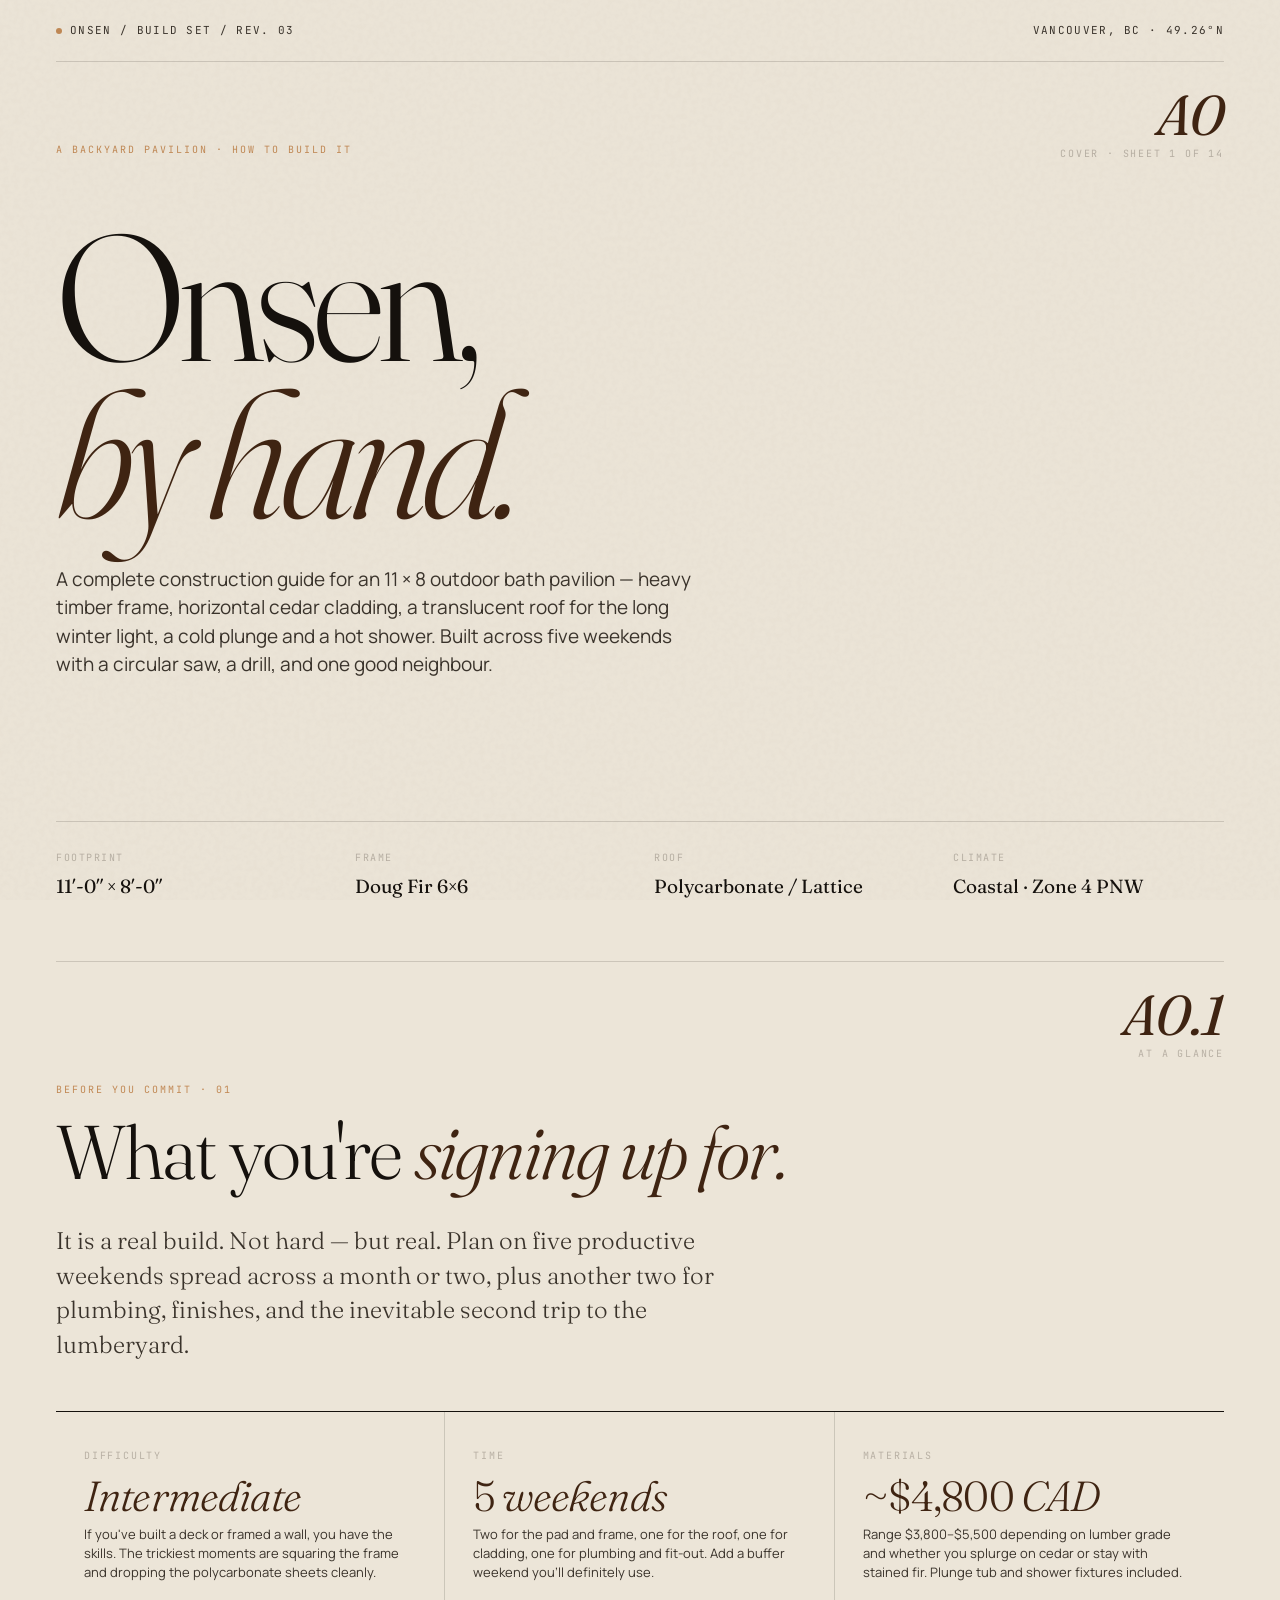
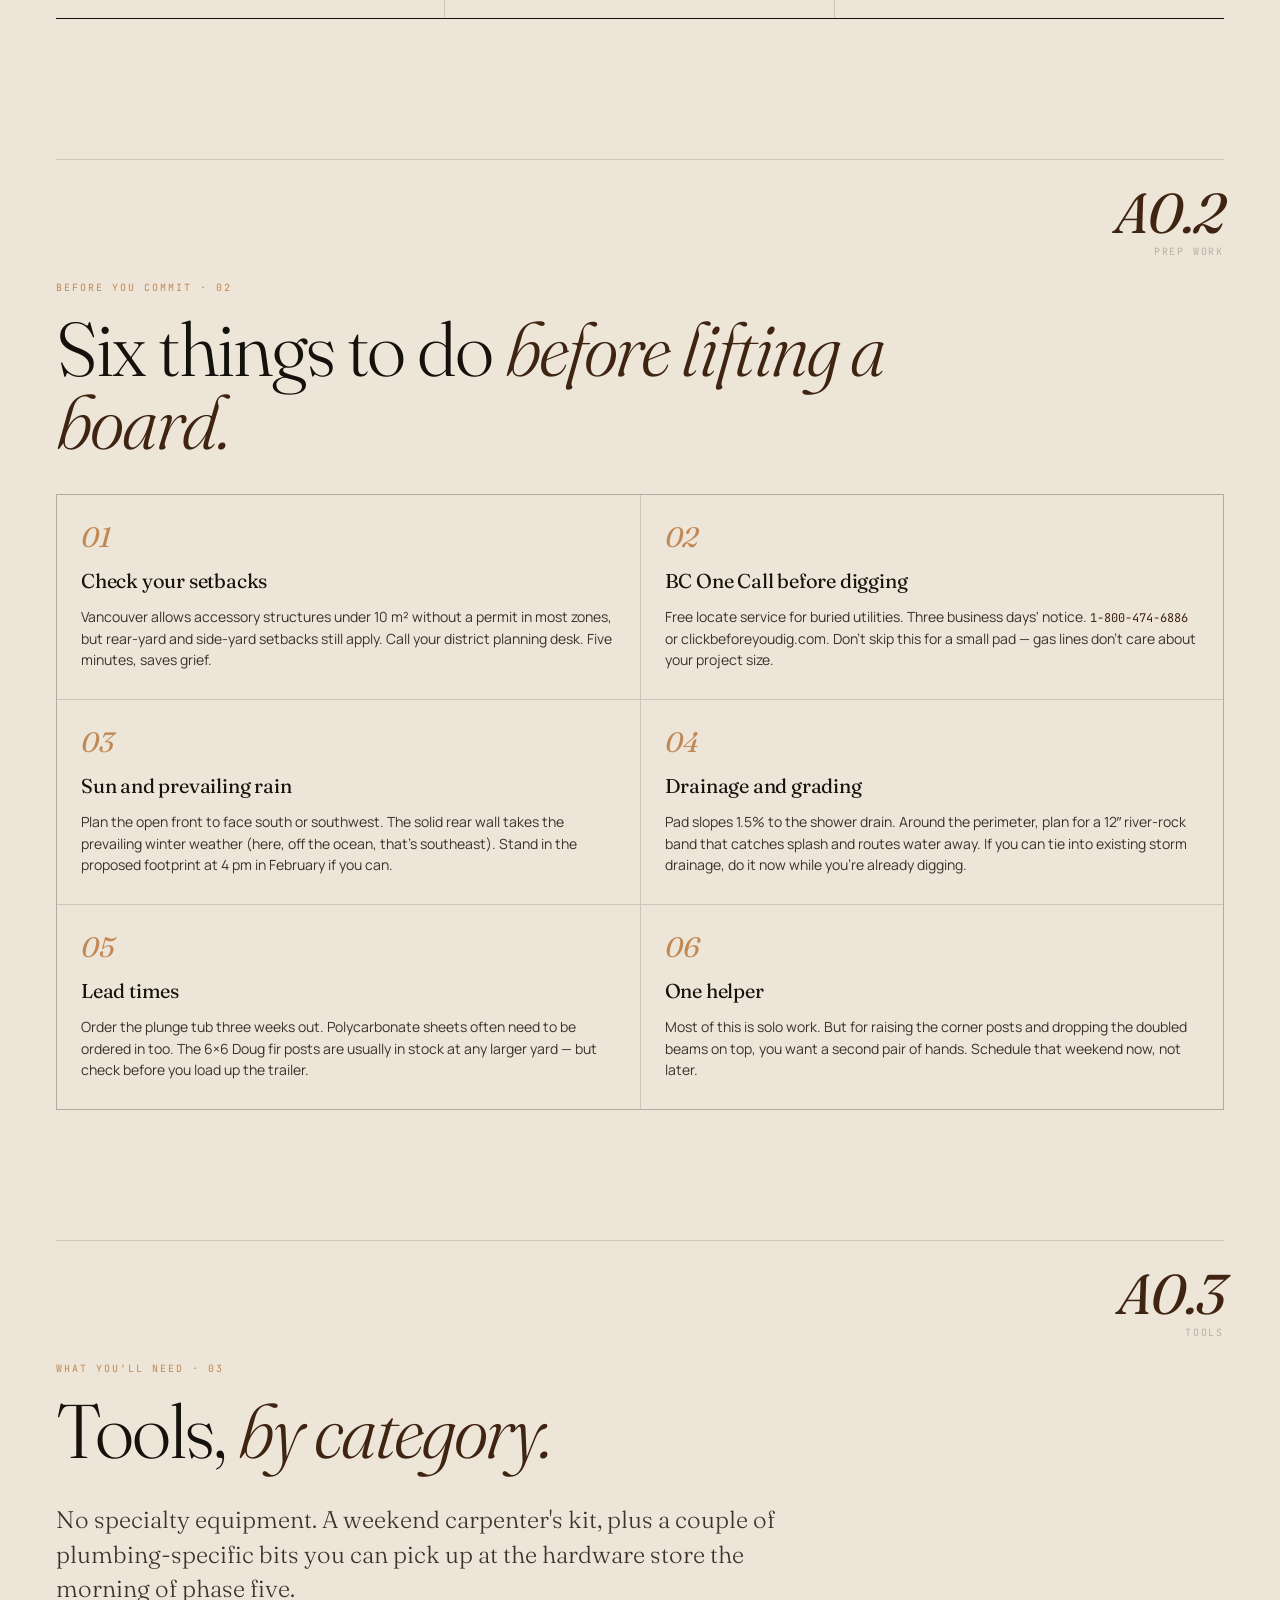
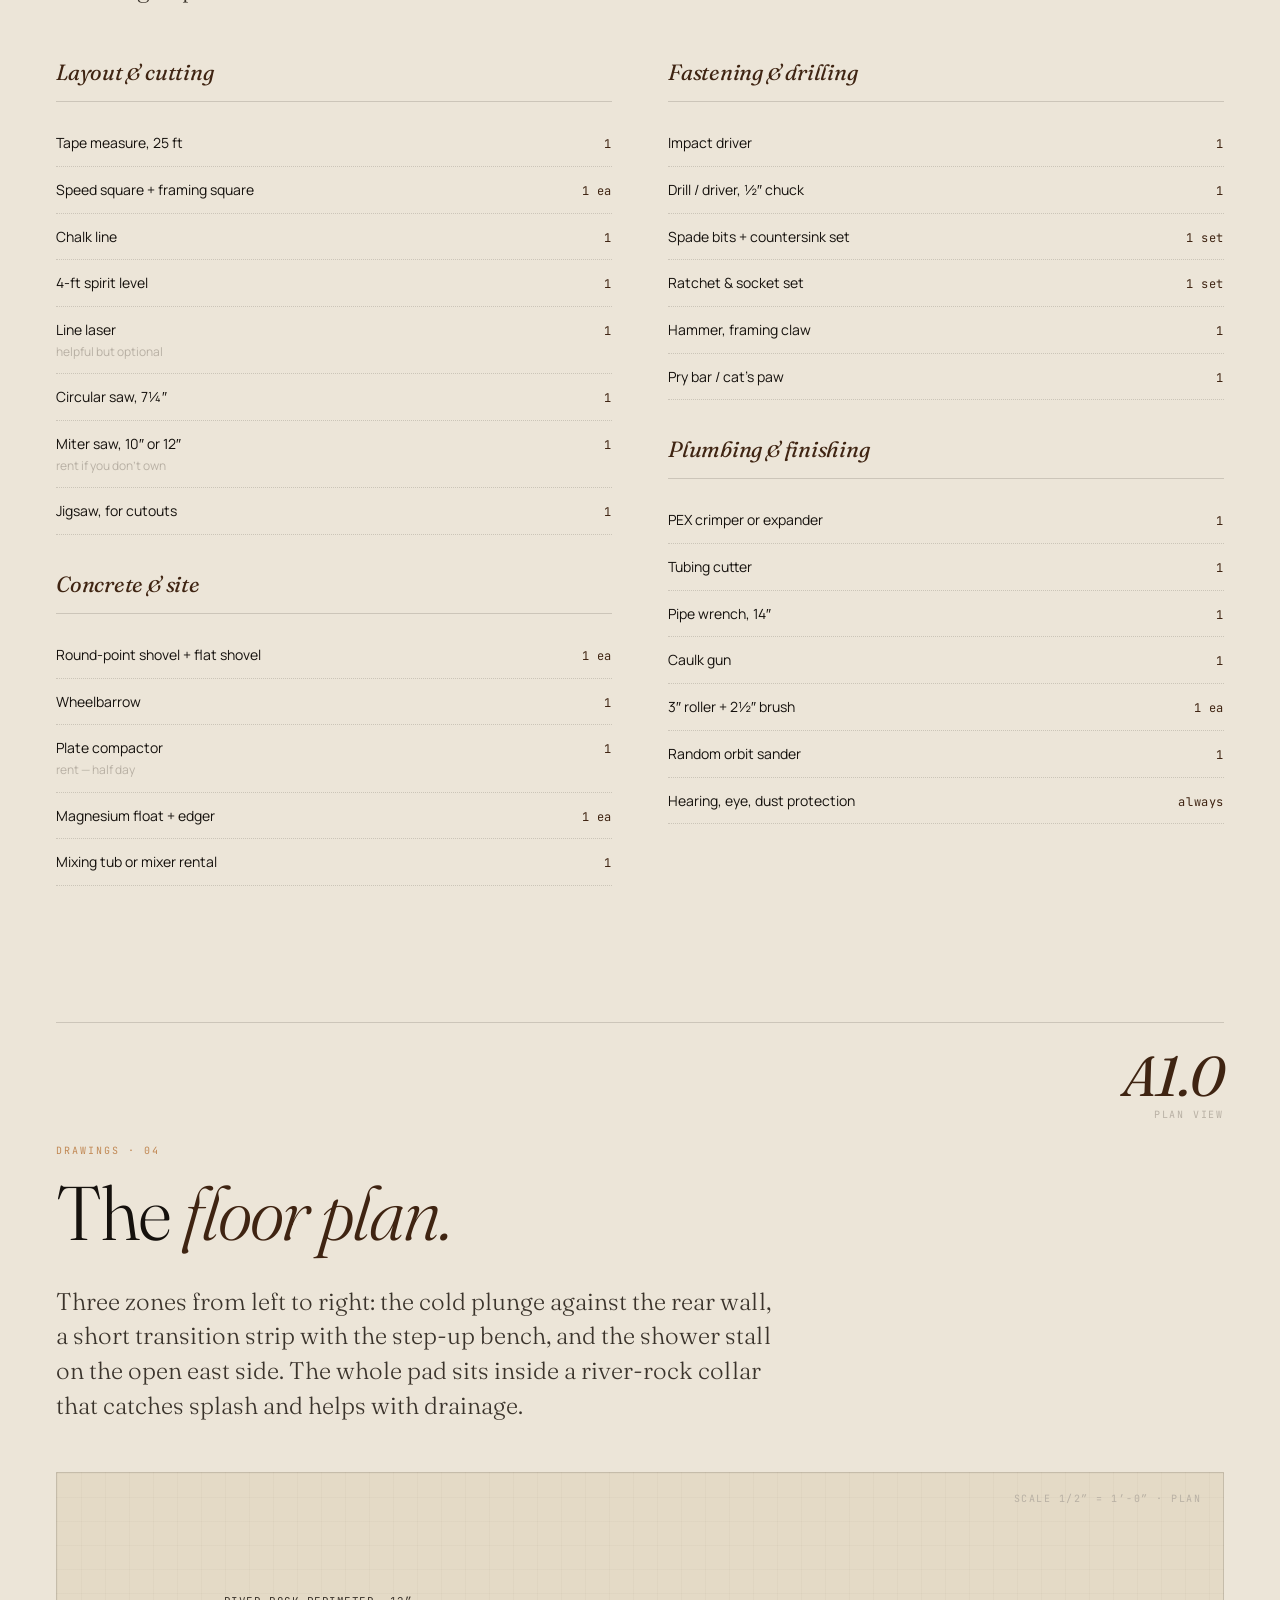
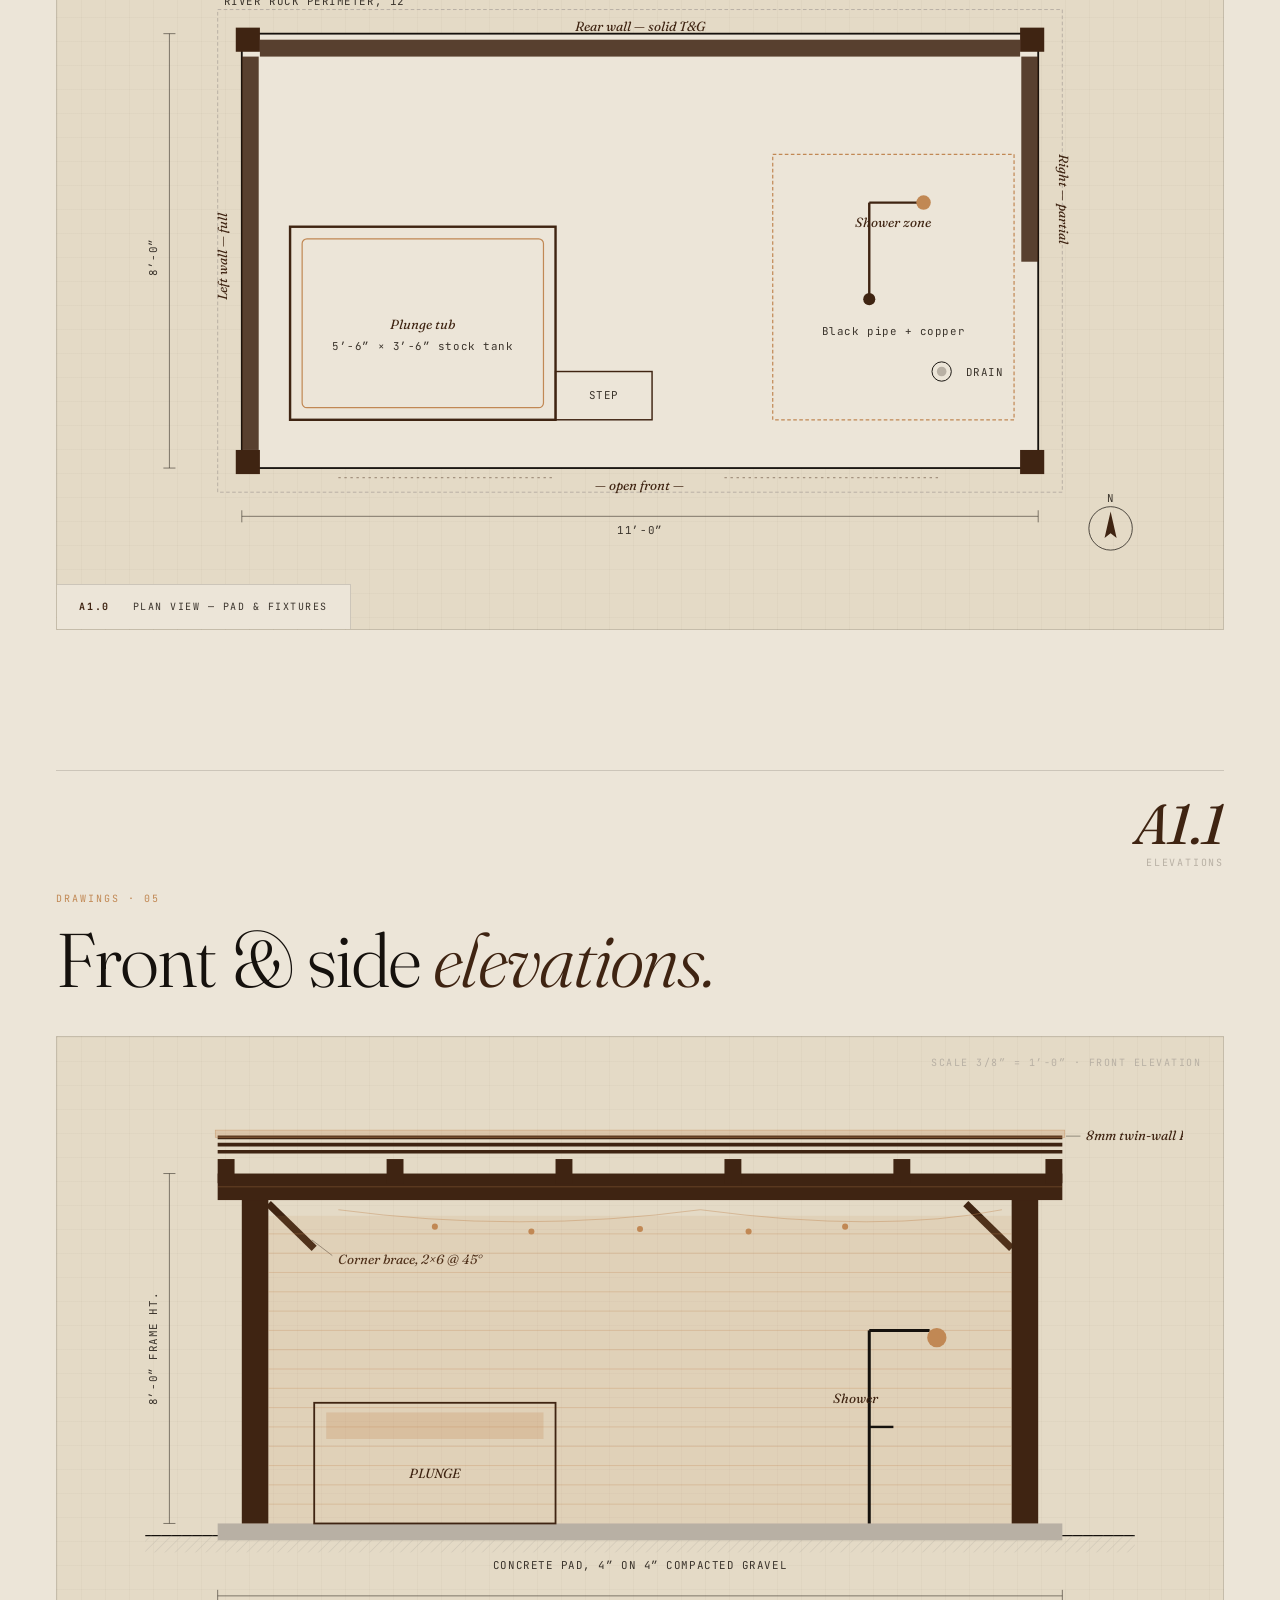
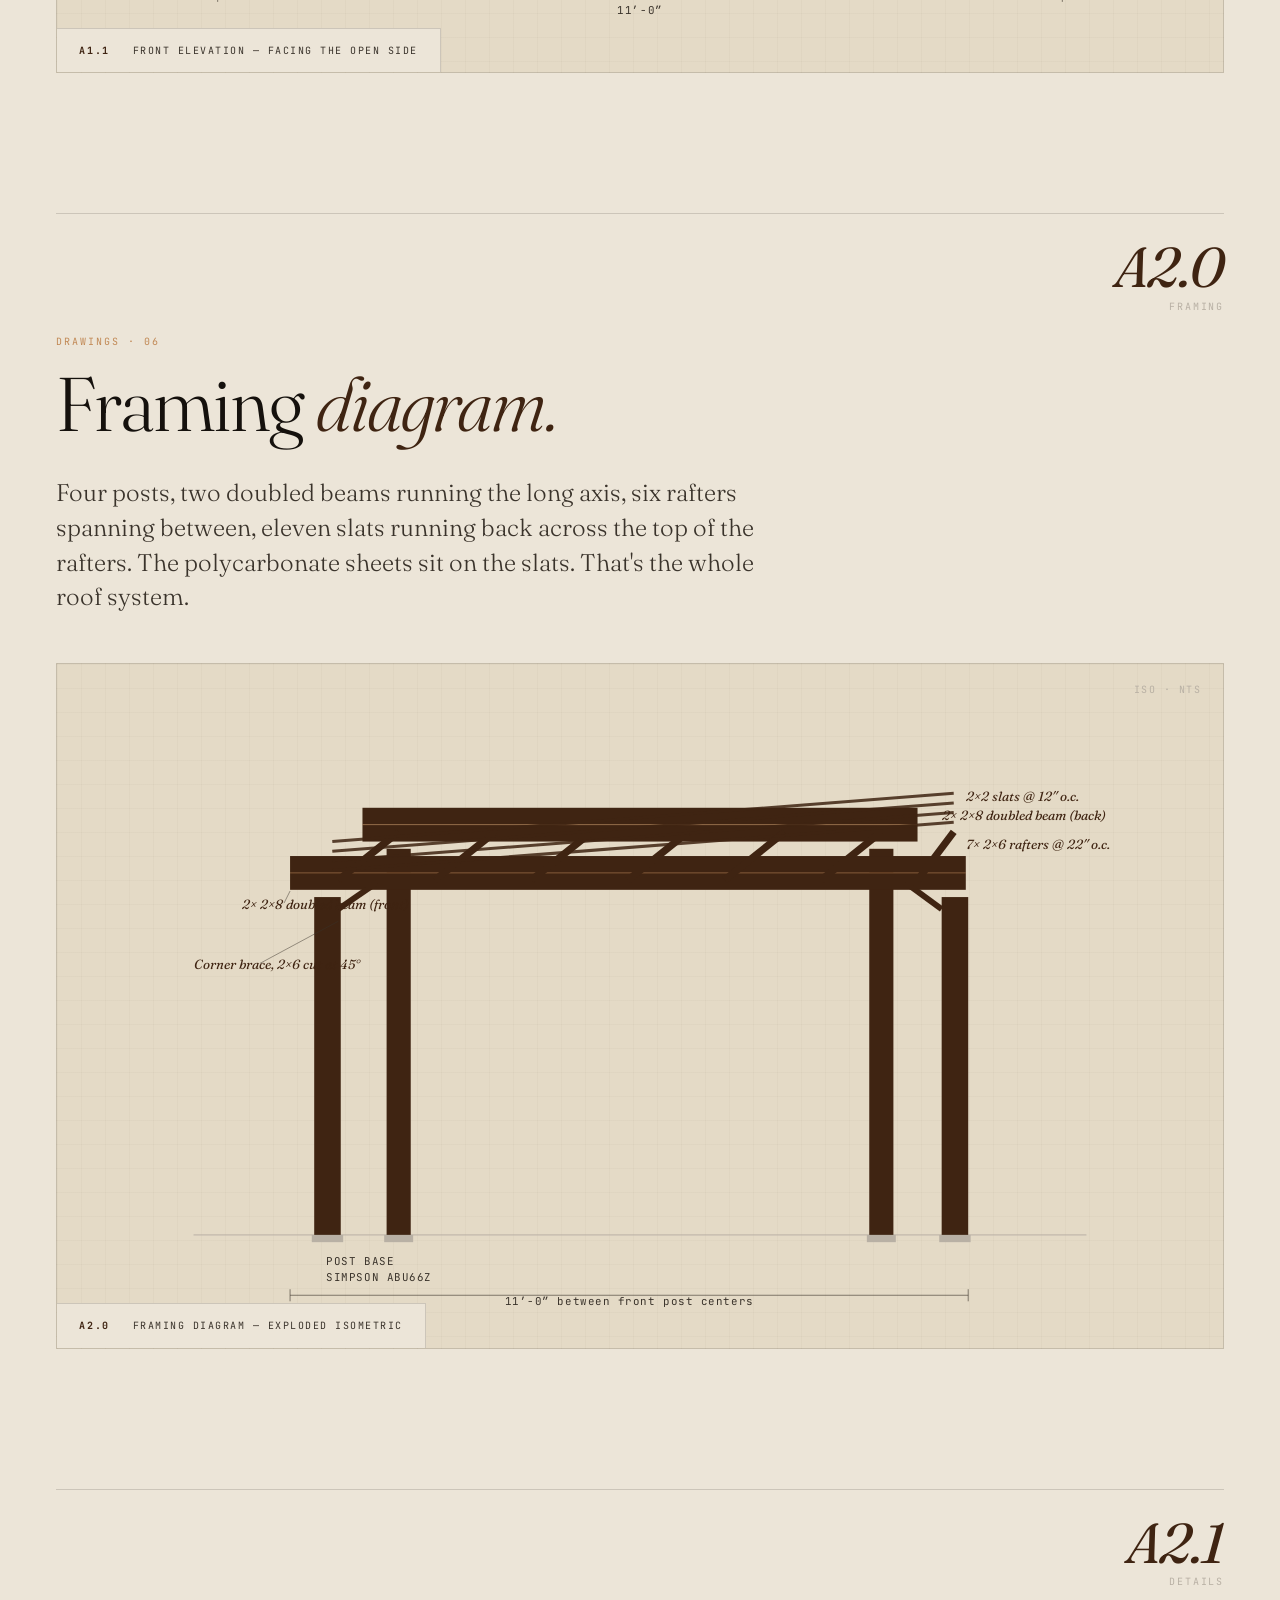
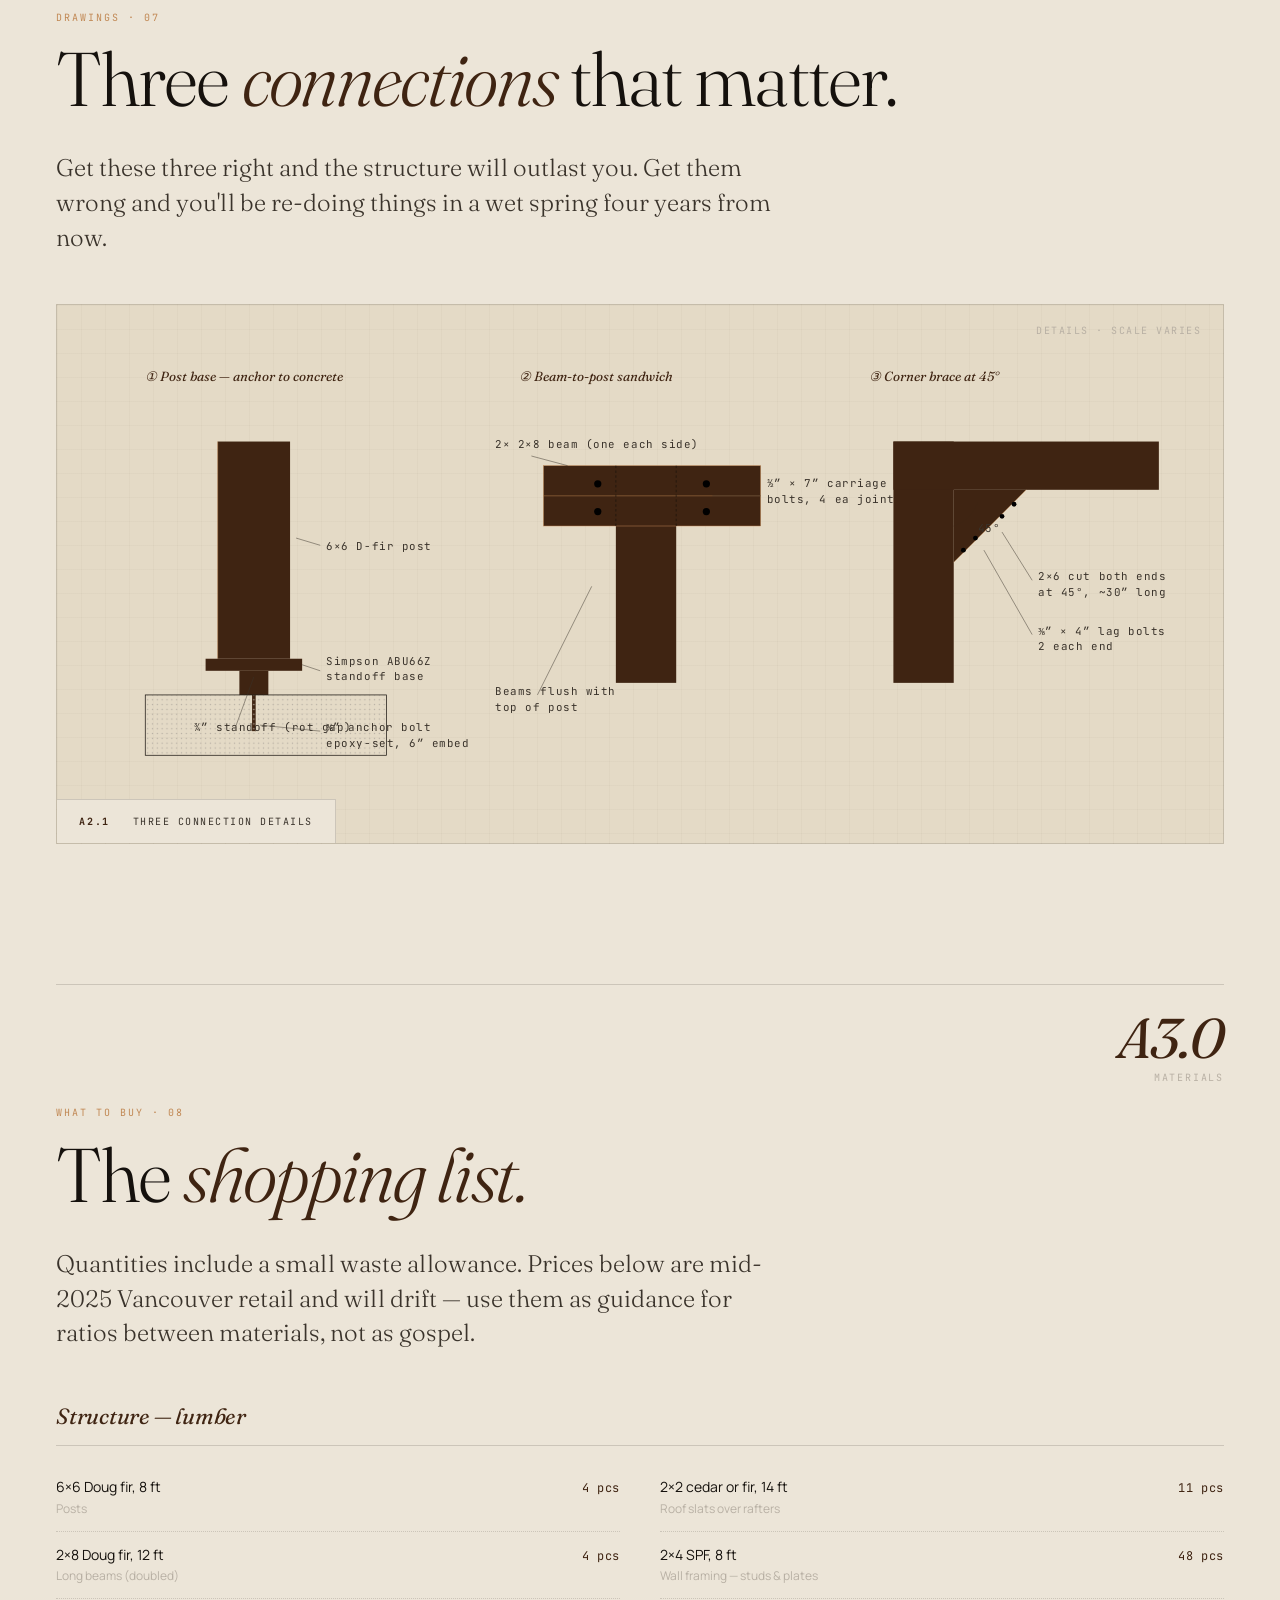
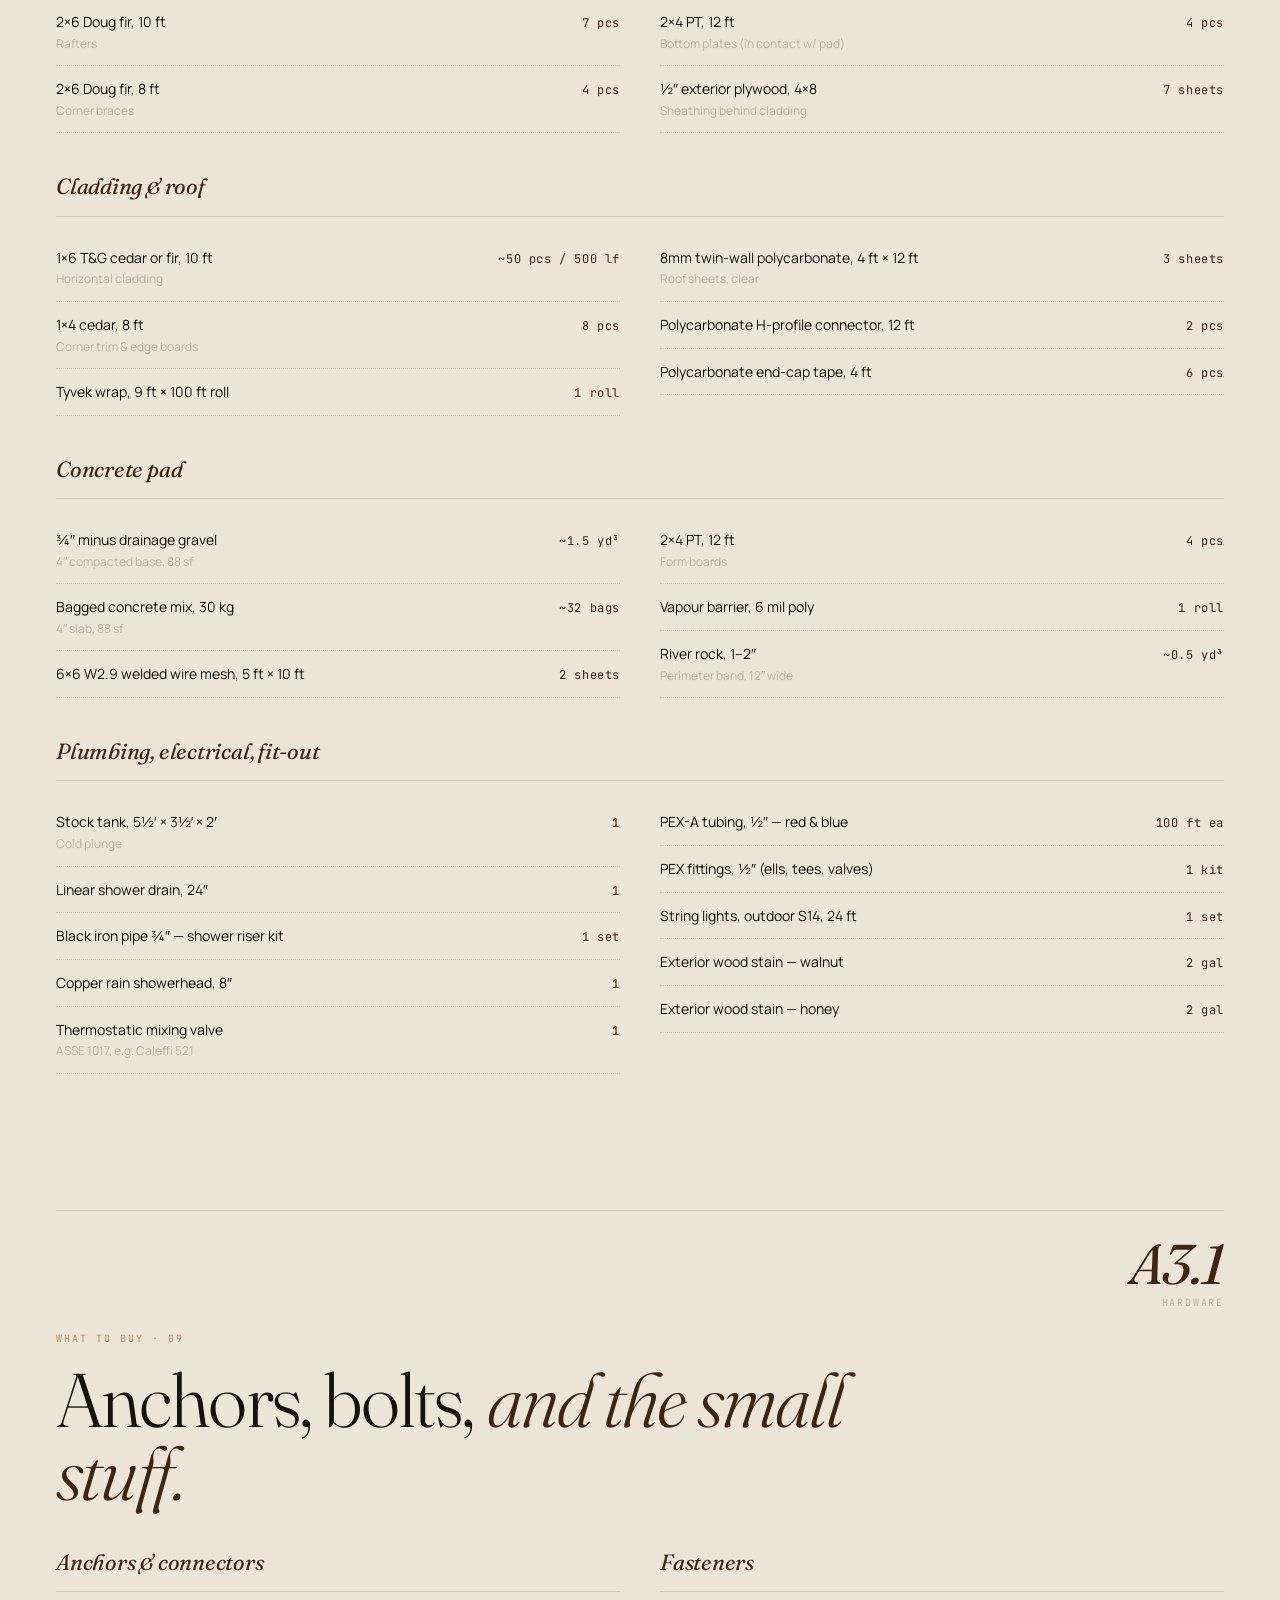
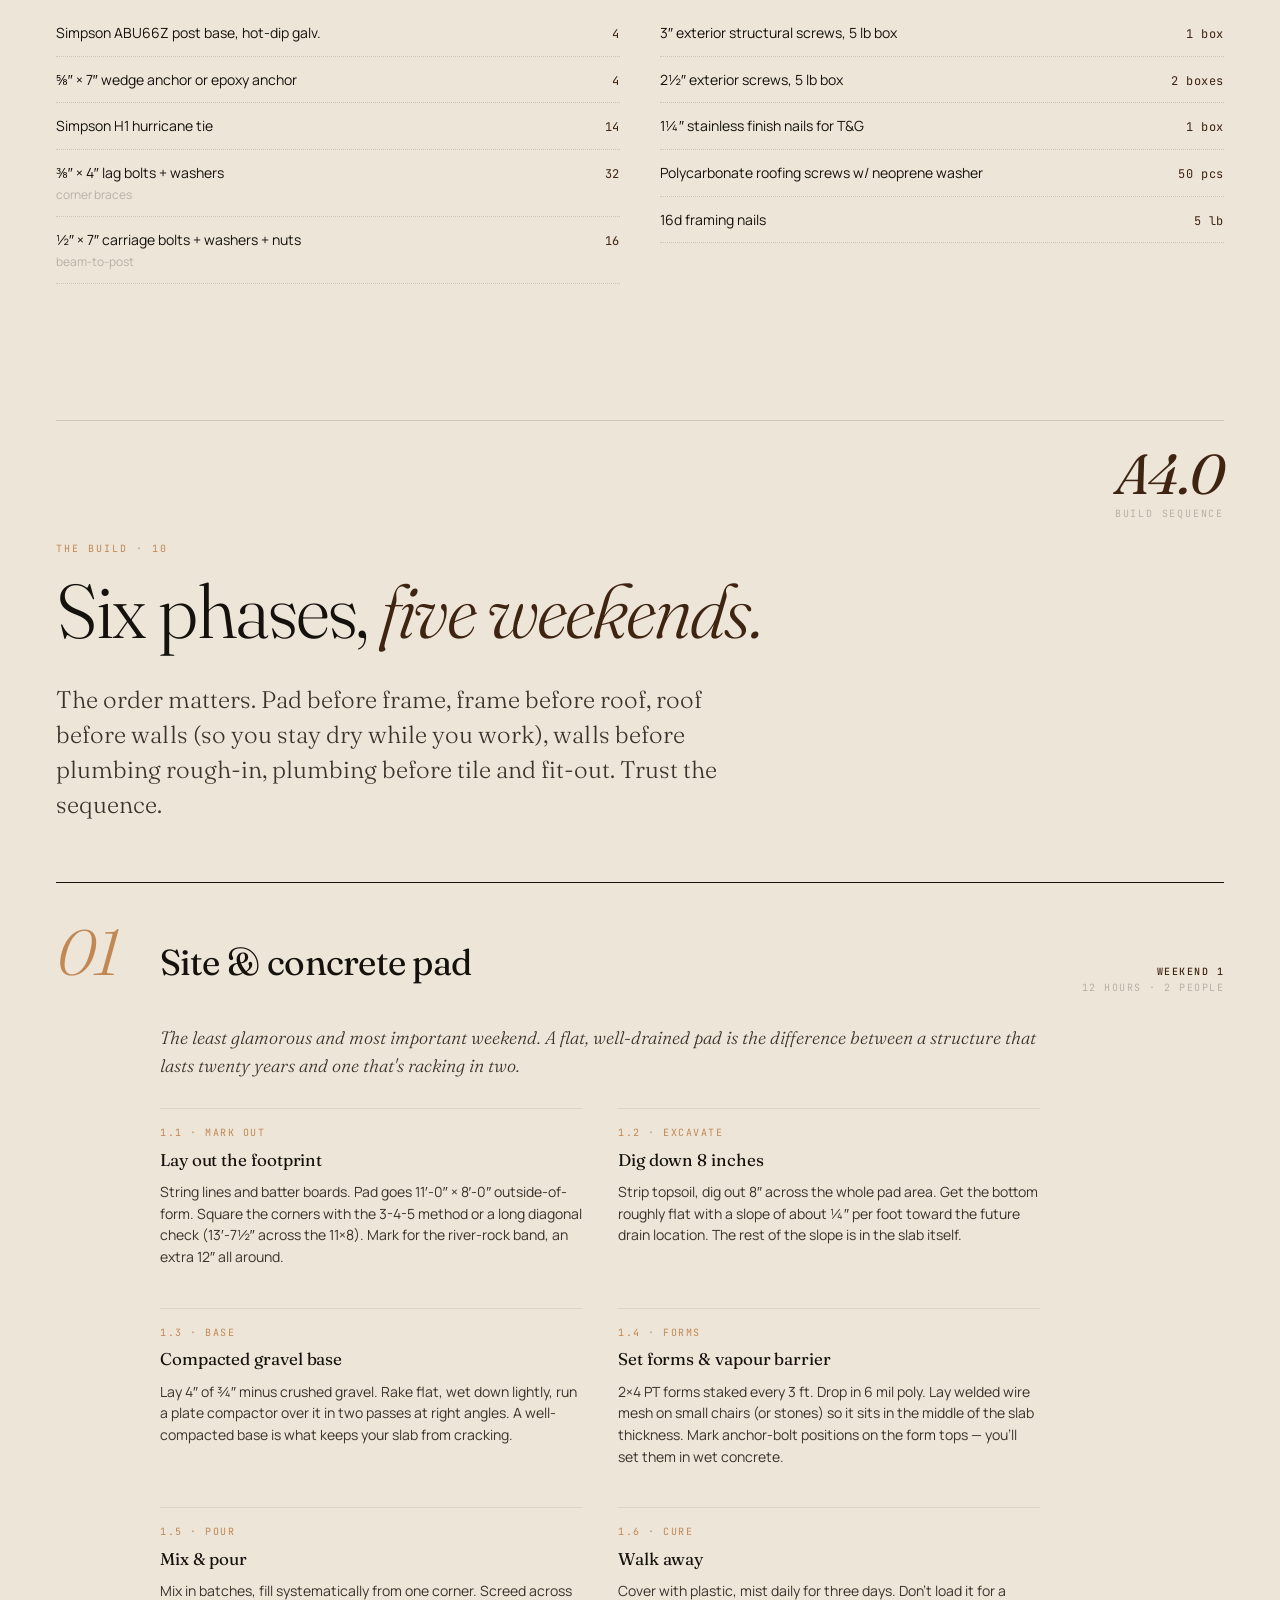
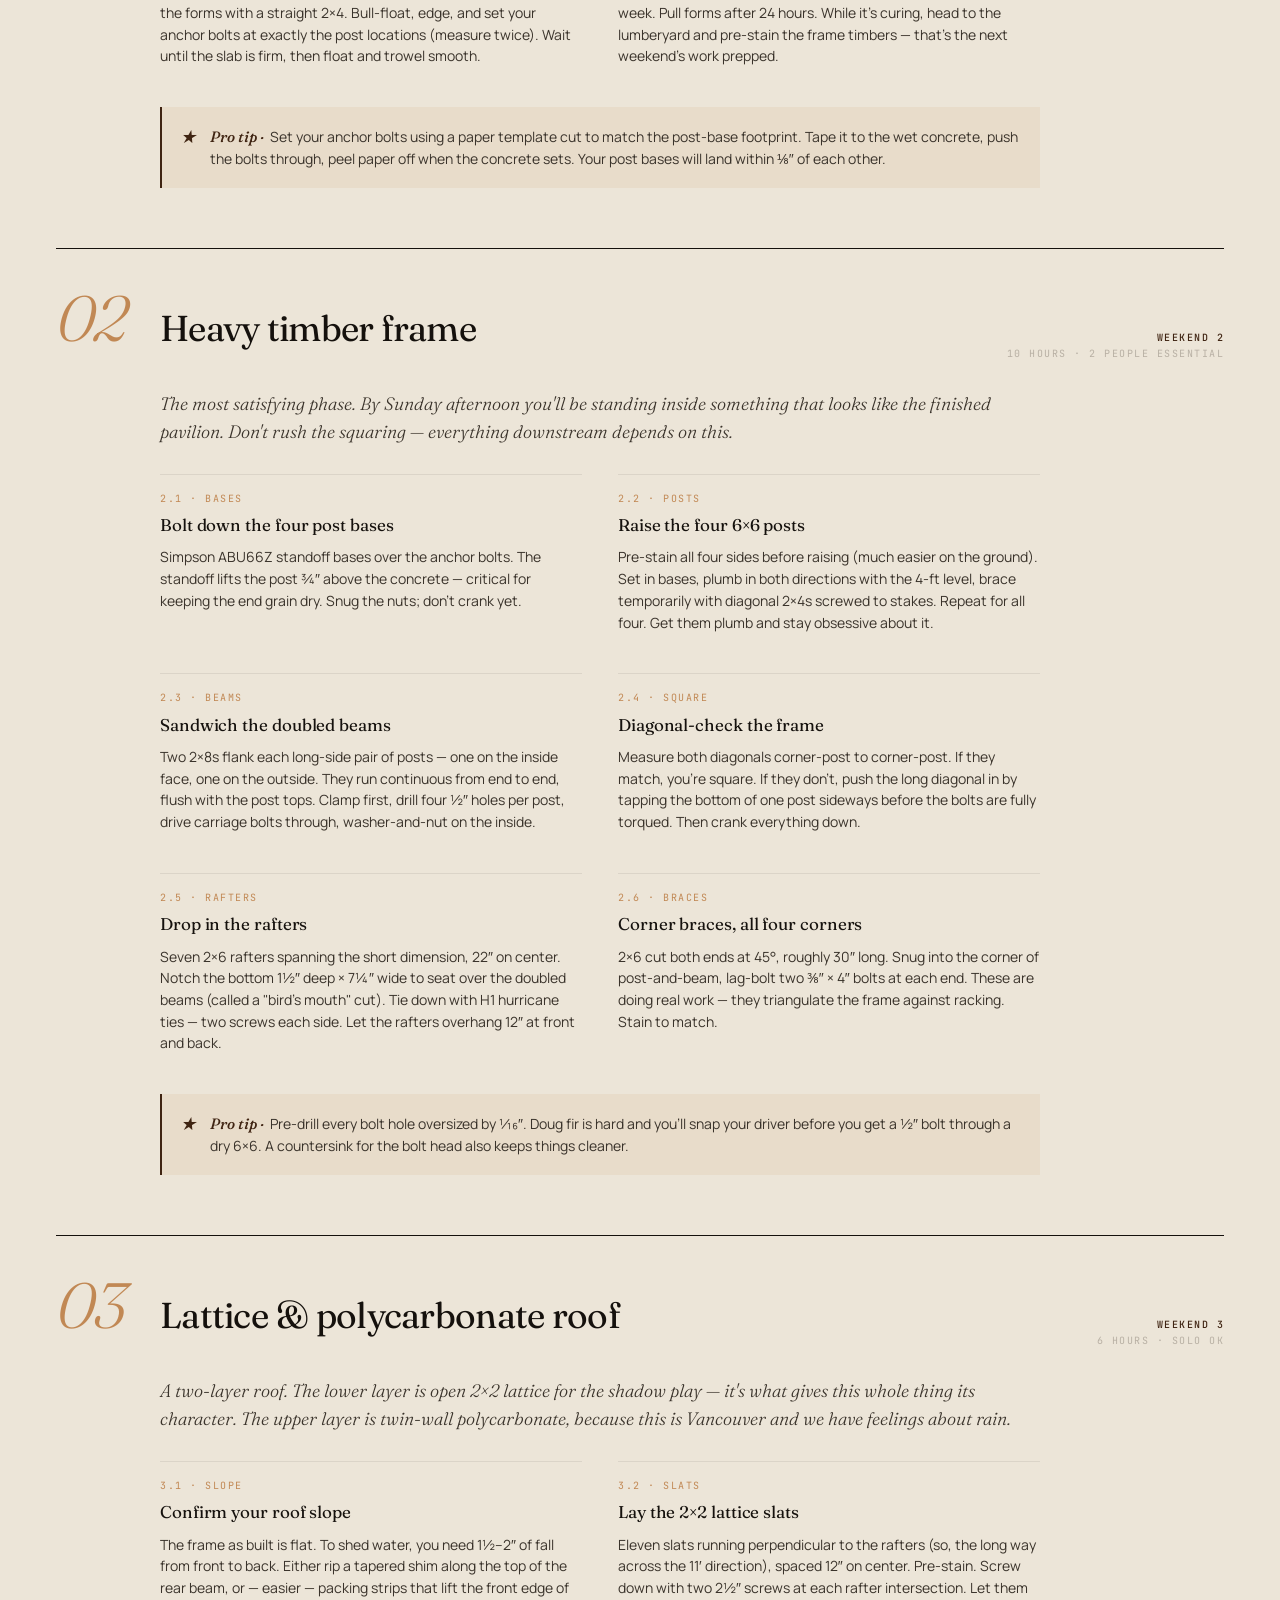
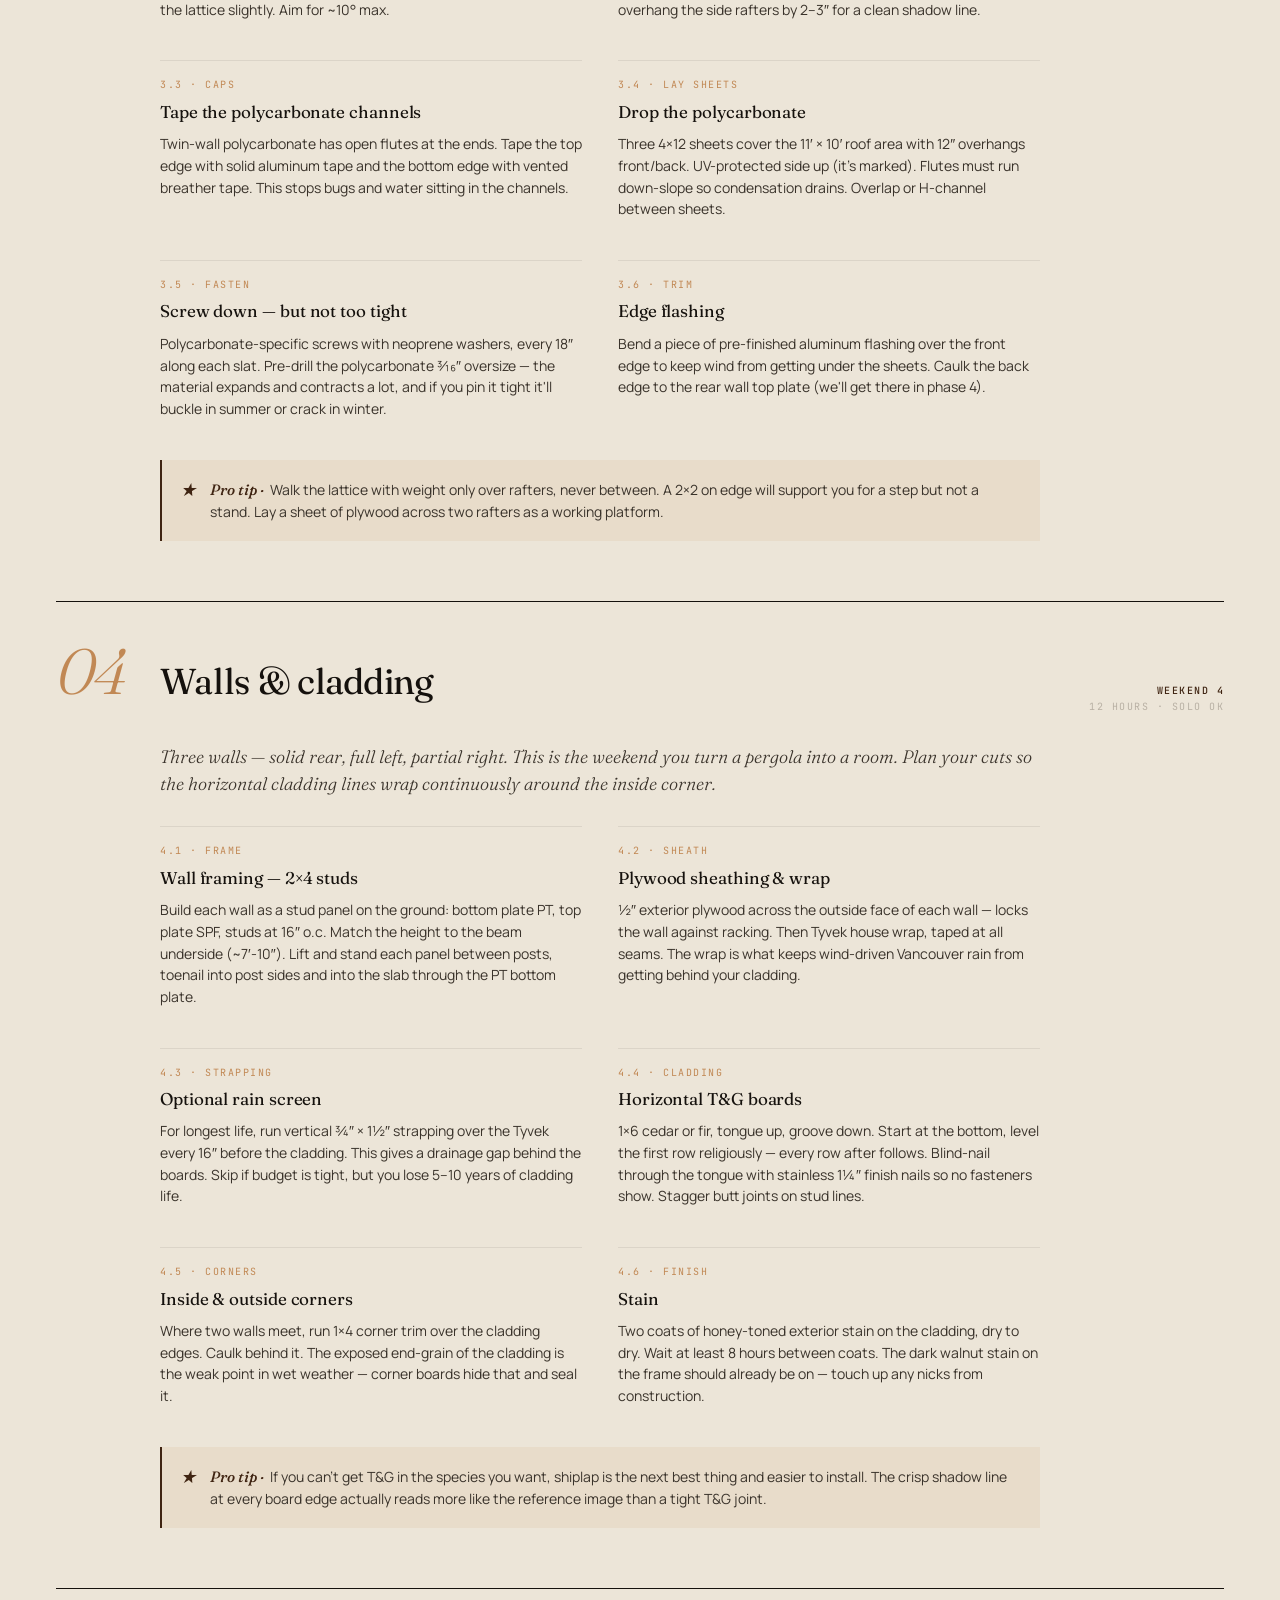
==== plunge748.html @ 0bdb3bbb "Add files via upload" ====
<!DOCTYPE html>
<html lang="en">
<head>
<meta charset="UTF-8">
<meta name="viewport" content="width=device-width, initial-scale=1.0">
<title>Onsen — A Build Guide</title>
<link rel="preconnect" href="https://fonts.googleapis.com">
<link rel="preconnect" href="https://fonts.gstatic.com" crossorigin>
<link href="https://fonts.googleapis.com/css2?family=Fraunces:ital,opsz,wght@0,9..144,300;0,9..144,400;0,9..144,500;0,9..144,600;1,9..144,300;1,9..144,400;1,9..144,500&family=Manrope:wght@300;400;500;600;700&family=JetBrains+Mono:wght@400;500&display=swap" rel="stylesheet">
<style>
  :root {
    --paper: #ECE5D8;
    --paper-warm: #E4DAC6;
    --ink: #15110D;
    --ink-soft: #3A332B;
    --walnut: #3F2412;
    --honey: #C18854;
    --honey-pale: #E2C8A8;
    --sage: #4D5B47;
    --concrete: #B8B0A4;
    --hairline: rgba(21, 17, 13, 0.15);
    --hairline-soft: rgba(21, 17, 13, 0.08);
  }
  * { box-sizing: border-box; margin: 0; padding: 0; }
  html { scroll-behavior: smooth; }
  body {
    background: var(--paper);
    color: var(--ink);
    font-family: 'Manrope', sans-serif;
    font-weight: 400;
    line-height: 1.55;
    font-size: 15px;
    overflow-x: hidden;
  }
  .grain {
    position: fixed; inset: 0;
    pointer-events: none;
    opacity: 0.4;
    mix-blend-mode: multiply;
    background-image: url("data:image/svg+xml,%3Csvg viewBox='0 0 200 200' xmlns='http://www.w3.org/2000/svg'%3E%3Cfilter id='n'%3E%3CfeTurbulence type='fractalNoise' baseFrequency='0.85' numOctaves='2'/%3E%3CfeColorMatrix values='0 0 0 0 0.15 0 0 0 0 0.12 0 0 0 0 0.08 0 0 0 0.08 0'/%3E%3C/filter%3E%3Crect width='100%25' height='100%25' filter='url(%23n)'/%3E%3C/svg%3E");
    z-index: 100;
  }
  .container { max-width: 1320px; margin: 0 auto; padding: 0 56px; }
  @media (max-width: 768px) { .container { padding: 0 24px; } }

  /* ===== TOP RULE ===== */
  .top-rule {
    display: flex; justify-content: space-between; align-items: center;
    padding: 22px 0;
    border-bottom: 1px solid var(--hairline);
    font-family: 'JetBrains Mono', monospace;
    font-size: 11px;
    letter-spacing: 0.12em;
    text-transform: uppercase;
    color: var(--ink-soft);
  }
  .top-rule .dot { width: 6px; height: 6px; background: var(--honey); border-radius: 50%; display: inline-block; margin-right: 8px; vertical-align: middle; }

  /* ===== SHEET MARKER ===== */
  .sheet-marker {
    position: absolute;
    top: 28px; right: 0;
    text-align: right;
    font-family: 'JetBrains Mono', monospace;
    font-size: 10px;
    letter-spacing: 0.18em;
    text-transform: uppercase;
    color: var(--concrete);
  }
  .sheet-marker .num {
    display: block;
    font-family: 'Fraunces', serif;
    font-style: italic;
    font-weight: 400;
    font-size: 56px;
    line-height: 0.9;
    color: var(--walnut);
    margin-bottom: 6px;
    letter-spacing: -0.02em;
  }

  /* ===== SHEET ===== */
  .sheet {
    position: relative;
    padding: 120px 0 100px;
    border-bottom: 1px solid var(--hairline);
  }
  .sheet:last-child { border-bottom: none; }

  /* ===== COVER ===== */
  .cover {
    min-height: 100vh;
    padding: 80px 0 60px;
    display: flex;
    flex-direction: column;
    justify-content: space-between;
  }
  .cover-title {
    font-family: 'Fraunces', serif;
    font-weight: 300;
    font-size: clamp(80px, 14vw, 220px);
    line-height: 0.88;
    letter-spacing: -0.04em;
    color: var(--ink);
    margin-top: 60px;
  }
  .cover-title em {
    font-style: italic;
    font-weight: 300;
    color: var(--walnut);
  }
  .cover-sub {
    margin-top: 32px;
    max-width: 640px;
    font-size: 19px;
    line-height: 1.5;
    color: var(--ink-soft);
  }
  .cover-meta {
    margin-top: 80px;
    display: grid;
    grid-template-columns: repeat(4, 1fr);
    gap: 28px;
    padding-top: 28px;
    border-top: 1px solid var(--hairline);
  }
  .cover-meta .item .label {
    font-family: 'JetBrains Mono', monospace;
    font-size: 10px;
    letter-spacing: 0.15em;
    text-transform: uppercase;
    color: var(--concrete);
    margin-bottom: 6px;
  }
  .cover-meta .item .val {
    font-family: 'Fraunces', serif;
    font-size: 19px;
    color: var(--ink);
  }
  @media (max-width: 768px) {
    .cover-meta { grid-template-columns: repeat(2, 1fr); }
  }

  /* ===== SECTION HEAD ===== */
  .eyebrow {
    font-family: 'JetBrains Mono', monospace;
    font-size: 10px;
    letter-spacing: 0.2em;
    text-transform: uppercase;
    color: var(--honey);
    margin-bottom: 18px;
  }
  .section-title {
    font-family: 'Fraunces', serif;
    font-weight: 300;
    font-size: clamp(44px, 6vw, 76px);
    line-height: 0.95;
    letter-spacing: -0.025em;
    color: var(--ink);
    margin-bottom: 36px;
    max-width: 900px;
  }
  .section-title em {
    font-style: italic;
    color: var(--walnut);
  }
  .lede {
    font-family: 'Fraunces', serif;
    font-weight: 300;
    font-size: 24px;
    line-height: 1.45;
    color: var(--ink-soft);
    max-width: 720px;
    margin-bottom: 48px;
  }
  .lede em { font-style: italic; color: var(--walnut); }

  /* ===== AT A GLANCE ===== */
  .glance-grid {
    display: grid;
    grid-template-columns: repeat(3, 1fr);
    gap: 0;
    border-top: 1px solid var(--ink);
    border-bottom: 1px solid var(--ink);
    margin: 40px 0;
  }
  .glance-cell {
    padding: 36px 28px;
    border-right: 1px solid var(--hairline);
  }
  .glance-cell:last-child { border-right: none; }
  .glance-cell .label {
    font-family: 'JetBrains Mono', monospace;
    font-size: 10px;
    letter-spacing: 0.18em;
    text-transform: uppercase;
    color: var(--concrete);
    margin-bottom: 12px;
  }
  .glance-cell .big {
    font-family: 'Fraunces', serif;
    font-weight: 300;
    font-size: 42px;
    line-height: 1;
    color: var(--walnut);
    margin-bottom: 8px;
    letter-spacing: -0.02em;
  }
  .glance-cell .big em { font-style: italic; }
  .glance-cell .desc {
    font-size: 13px;
    color: var(--ink-soft);
    line-height: 1.45;
  }
  @media (max-width: 768px) {
    .glance-grid { grid-template-columns: 1fr; }
    .glance-cell { border-right: none; border-bottom: 1px solid var(--hairline); }
    .glance-cell:last-child { border-bottom: none; }
  }

  /* ===== PREP CHECKLIST ===== */
  .prep-grid {
    display: grid;
    grid-template-columns: repeat(2, 1fr);
    gap: 1px;
    background: var(--hairline);
    border: 1px solid var(--hairline);
    margin: 30px 0;
  }
  .prep-cell {
    background: var(--paper);
    padding: 28px 24px;
    position: relative;
  }
  .prep-cell .num {
    font-family: 'Fraunces', serif;
    font-style: italic;
    font-weight: 400;
    font-size: 28px;
    color: var(--honey);
    line-height: 1;
    margin-bottom: 14px;
  }
  .prep-cell h4 {
    font-family: 'Fraunces', serif;
    font-weight: 400;
    font-size: 20px;
    color: var(--ink);
    margin-bottom: 10px;
    letter-spacing: -0.01em;
  }
  .prep-cell p {
    font-size: 14px;
    color: var(--ink-soft);
    line-height: 1.55;
  }
  @media (max-width: 768px) { .prep-grid { grid-template-columns: 1fr; } }

  /* ===== DRAWING FRAME ===== */
  .drawing {
    background: var(--paper-warm);
    border: 1px solid var(--hairline);
    padding: 40px;
    position: relative;
    margin: 40px 0;
    background-image:
      linear-gradient(rgba(21,17,13,0.025) 1px, transparent 1px),
      linear-gradient(90deg, rgba(21,17,13,0.025) 1px, transparent 1px);
    background-size: 24px 24px;
  }
  .drawing-title-block {
    position: absolute;
    bottom: 0; left: 0;
    background: var(--paper);
    padding: 14px 22px;
    border-top: 1px solid var(--hairline);
    border-right: 1px solid var(--hairline);
    font-family: 'JetBrains Mono', monospace;
    font-size: 10px;
    letter-spacing: 0.15em;
    text-transform: uppercase;
    color: var(--ink-soft);
  }
  .drawing-title-block strong { color: var(--walnut); letter-spacing: 0.18em; }
  .drawing-scale {
    position: absolute;
    top: 18px; right: 22px;
    font-family: 'JetBrains Mono', monospace;
    font-size: 10px;
    letter-spacing: 0.15em;
    text-transform: uppercase;
    color: var(--concrete);
  }
  .drawing svg { display: block; width: 100%; height: auto; }

  /* ===== TWO COLUMN ===== */
  .two-col {
    display: grid;
    grid-template-columns: 1fr 1fr;
    gap: 56px;
    align-items: start;
    margin: 40px 0;
  }
  @media (max-width: 900px) { .two-col { grid-template-columns: 1fr; gap: 40px; } }

  /* ===== TOOLS / SHOPPING LIST ===== */
  .list-section {
    margin: 36px 0;
  }
  .list-section h3 {
    font-family: 'Fraunces', serif;
    font-weight: 400;
    font-style: italic;
    font-size: 22px;
    color: var(--walnut);
    margin-bottom: 18px;
    padding-bottom: 12px;
    border-bottom: 1px solid var(--hairline);
    letter-spacing: -0.01em;
  }
  .list-grid {
    display: grid;
    grid-template-columns: repeat(2, 1fr);
    gap: 0 40px;
  }
  @media (max-width: 768px) { .list-grid { grid-template-columns: 1fr; } }
  .list-item {
    display: grid;
    grid-template-columns: 1fr auto;
    gap: 16px;
    padding: 12px 0;
    border-bottom: 1px dotted var(--hairline);
    font-size: 14px;
    align-items: baseline;
  }
  .list-item .name { color: var(--ink); }
  .list-item .name .detail { color: var(--concrete); font-size: 12px; display: block; margin-top: 2px; }
  .list-item .qty {
    font-family: 'JetBrains Mono', monospace;
    font-size: 12px;
    color: var(--walnut);
    letter-spacing: 0.05em;
    text-align: right;
    white-space: nowrap;
  }

  /* ===== PHASE ===== */
  .phase {
    margin: 60px 0;
    padding-top: 40px;
    border-top: 1px solid var(--ink);
    position: relative;
  }
  .phase-header {
    display: grid;
    grid-template-columns: 80px 1fr auto;
    gap: 24px;
    align-items: baseline;
    margin-bottom: 28px;
  }
  .phase-num {
    font-family: 'Fraunces', serif;
    font-style: italic;
    font-weight: 300;
    font-size: 64px;
    line-height: 0.9;
    color: var(--honey);
    letter-spacing: -0.03em;
  }
  .phase-title {
    font-family: 'Fraunces', serif;
    font-weight: 400;
    font-size: 36px;
    line-height: 1.1;
    color: var(--ink);
    letter-spacing: -0.02em;
  }
  .phase-meta {
    font-family: 'JetBrains Mono', monospace;
    font-size: 10px;
    letter-spacing: 0.15em;
    text-transform: uppercase;
    color: var(--concrete);
    text-align: right;
    line-height: 1.6;
  }
  .phase-meta strong { color: var(--walnut); display: block; font-weight: 500; }
  .phase-body {
    margin-left: 104px;
    max-width: 880px;
  }
  @media (max-width: 768px) {
    .phase-header { grid-template-columns: 56px 1fr; }
    .phase-num { font-size: 48px; }
    .phase-title { font-size: 26px; }
    .phase-meta { grid-column: 1 / -1; text-align: left; margin-top: 8px; }
    .phase-body { margin-left: 0; }
  }
  .phase-intro {
    font-family: 'Fraunces', serif;
    font-weight: 300;
    font-size: 18px;
    line-height: 1.55;
    color: var(--ink-soft);
    margin-bottom: 28px;
    font-style: italic;
  }
  .substeps {
    display: grid;
    grid-template-columns: repeat(2, 1fr);
    gap: 24px 36px;
  }
  @media (max-width: 768px) { .substeps { grid-template-columns: 1fr; } }
  .substep {
    padding: 16px 0;
    border-top: 1px solid var(--hairline-soft);
  }
  .substep .step-label {
    font-family: 'JetBrains Mono', monospace;
    font-size: 10px;
    letter-spacing: 0.15em;
    text-transform: uppercase;
    color: var(--honey);
    margin-bottom: 6px;
  }
  .substep h5 {
    font-family: 'Fraunces', serif;
    font-weight: 400;
    font-size: 17px;
    color: var(--ink);
    margin-bottom: 8px;
    letter-spacing: -0.005em;
  }
  .substep p {
    font-size: 14px;
    color: var(--ink-soft);
    line-height: 1.55;
  }

  /* ===== PRO TIP CALLOUT ===== */
  .tip {
    margin: 24px 0;
    padding: 18px 22px 18px 48px;
    background: rgba(193, 136, 84, 0.10);
    border-left: 2px solid var(--walnut);
    position: relative;
    font-size: 14px;
    color: var(--ink-soft);
    line-height: 1.55;
  }
  .tip::before {
    content: "★";
    position: absolute;
    left: 18px;
    top: 16px;
    font-family: 'Fraunces', serif;
    font-style: italic;
    color: var(--walnut);
    font-size: 18px;
  }
  .tip strong {
    color: var(--walnut);
    font-family: 'Fraunces', serif;
    font-style: italic;
    font-weight: 500;
    font-size: 15px;
    margin-right: 6px;
  }

  /* ===== CLOSING ===== */
  .closing {
    text-align: center;
    padding: 140px 0 100px;
  }
  .closing .mark {
    font-family: 'Fraunces', serif;
    font-style: italic;
    font-size: 28px;
    color: var(--walnut);
    margin-bottom: 40px;
  }
  .closing-text {
    font-family: 'Fraunces', serif;
    font-weight: 300;
    font-size: clamp(28px, 4vw, 48px);
    line-height: 1.25;
    color: var(--ink);
    letter-spacing: -0.02em;
    max-width: 800px;
    margin: 0 auto;
  }
  .closing-text em { font-style: italic; color: var(--walnut); }
  .colophon {
    margin-top: 80px;
    padding-top: 28px;
    border-top: 1px solid var(--hairline);
    font-family: 'JetBrains Mono', monospace;
    font-size: 10px;
    letter-spacing: 0.15em;
    text-transform: uppercase;
    color: var(--concrete);
    text-align: center;
  }

  /* ===== SVG STYLES ===== */
  .stroke-ink { stroke: var(--ink); fill: none; }
  .stroke-walnut { stroke: var(--walnut); fill: none; }
  .stroke-honey { stroke: var(--honey); fill: none; }
  .stroke-concrete { stroke: var(--concrete); fill: none; }
  .fill-walnut { fill: var(--walnut); }
  .fill-honey { fill: var(--honey); }
  .fill-paper { fill: var(--paper); }
  .fill-concrete { fill: var(--concrete); }
  .dim-label {
    font-family: 'JetBrains Mono', monospace;
    font-size: 9px;
    fill: var(--ink-soft);
    letter-spacing: 0.05em;
  }
  .anno-label {
    font-family: 'Fraunces', serif;
    font-style: italic;
    font-size: 11px;
    fill: var(--walnut);
  }
  .leader { stroke: var(--ink-soft); stroke-width: 0.4; fill: none; }
  .dim-line { stroke: var(--ink-soft); stroke-width: 0.5; fill: none; }
  .dashed { stroke-dasharray: 4 3; }
</style>
</head>
<body>
<div class="grain"></div>

<div class="container">

  <!-- TOP RULE -->
  <div class="top-rule">
    <div><span class="dot"></span>Onsen / Build Set / Rev. 03</div>
    <div>Vancouver, BC · 49.26°N</div>
  </div>

  <!-- ===== COVER ===== -->
  <section class="cover sheet" style="border-bottom: 1px solid var(--hairline);">
    <div class="sheet-marker">
      <span class="num">A0</span>
      Cover · Sheet 1 of 14
    </div>

    <div>
      <div class="eyebrow">A backyard pavilion · how to build it</div>
      <h1 class="cover-title">Onsen,<br><em>by hand.</em></h1>
      <p class="cover-sub">A complete construction guide for an 11 × 8 outdoor bath pavilion — heavy timber frame, horizontal cedar cladding, a translucent roof for the long winter light, a cold plunge and a hot shower. Built across five weekends with a circular saw, a drill, and one good neighbour.</p>
    </div>

    <div class="cover-meta">
      <div class="item"><div class="label">Footprint</div><div class="val">11′-0″ × 8′-0″</div></div>
      <div class="item"><div class="label">Frame</div><div class="val">Doug Fir 6×6</div></div>
      <div class="item"><div class="label">Roof</div><div class="val">Polycarbonate / Lattice</div></div>
      <div class="item"><div class="label">Climate</div><div class="val">Coastal · Zone 4 PNW</div></div>
    </div>
  </section>

  <!-- ===== AT A GLANCE ===== -->
  <section class="sheet">
    <div class="sheet-marker">
      <span class="num">A0.1</span>
      At a Glance
    </div>
    <div class="eyebrow">Before you commit · 01</div>
    <h2 class="section-title">What you're <em>signing up for.</em></h2>
    <p class="lede">It is a real build. Not hard — but real. Plan on five productive weekends spread across a month or two, plus another two for plumbing, finishes, and the inevitable second trip to the lumberyard.</p>

    <div class="glance-grid">
      <div class="glance-cell">
        <div class="label">Difficulty</div>
        <div class="big"><em>Intermediate</em></div>
        <div class="desc">If you've built a deck or framed a wall, you have the skills. The trickiest moments are squaring the frame and dropping the polycarbonate sheets cleanly.</div>
      </div>
      <div class="glance-cell">
        <div class="label">Time</div>
        <div class="big">5<em> weekends</em></div>
        <div class="desc">Two for the pad and frame, one for the roof, one for cladding, one for plumbing and fit-out. Add a buffer weekend you'll definitely use.</div>
      </div>
      <div class="glance-cell">
        <div class="label">Materials</div>
        <div class="big">~$4,800<em> CAD</em></div>
        <div class="desc">Range $3,800–$5,500 depending on lumber grade and whether you splurge on cedar or stay with stained fir. Plunge tub and shower fixtures included.</div>
      </div>
    </div>
  </section>

  <!-- ===== BEFORE YOU START ===== -->
  <section class="sheet">
    <div class="sheet-marker">
      <span class="num">A0.2</span>
      Prep Work
    </div>
    <div class="eyebrow">Before you commit · 02</div>
    <h2 class="section-title">Six things to do <em>before lifting a board.</em></h2>

    <div class="prep-grid">
      <div class="prep-cell">
        <div class="num">01</div>
        <h4>Check your setbacks</h4>
        <p>Vancouver allows accessory structures under 10 m² without a permit in most zones, but rear-yard and side-yard setbacks still apply. Call your district planning desk. Five minutes, saves grief.</p>
      </div>
      <div class="prep-cell">
        <div class="num">02</div>
        <h4>BC One Call before digging</h4>
        <p>Free locate service for buried utilities. Three business days' notice. <code style="font-family: 'JetBrains Mono', monospace; font-size: 12px; color: var(--walnut);">1-800-474-6886</code> or clickbeforeyoudig.com. Don't skip this for a small pad — gas lines don't care about your project size.</p>
      </div>
      <div class="prep-cell">
        <div class="num">03</div>
        <h4>Sun and prevailing rain</h4>
        <p>Plan the open front to face south or southwest. The solid rear wall takes the prevailing winter weather (here, off the ocean, that's southeast). Stand in the proposed footprint at 4 pm in February if you can.</p>
      </div>
      <div class="prep-cell">
        <div class="num">04</div>
        <h4>Drainage and grading</h4>
        <p>Pad slopes 1.5% to the shower drain. Around the perimeter, plan for a 12″ river-rock band that catches splash and routes water away. If you can tie into existing storm drainage, do it now while you're already digging.</p>
      </div>
      <div class="prep-cell">
        <div class="num">05</div>
        <h4>Lead times</h4>
        <p>Order the plunge tub three weeks out. Polycarbonate sheets often need to be ordered in too. The 6×6 Doug fir posts are usually in stock at any larger yard — but check before you load up the trailer.</p>
      </div>
      <div class="prep-cell">
        <div class="num">06</div>
        <h4>One helper</h4>
        <p>Most of this is solo work. But for raising the corner posts and dropping the doubled beams on top, you want a second pair of hands. Schedule that weekend now, not later.</p>
      </div>
    </div>
  </section>

  <!-- ===== TOOLS ===== -->
  <section class="sheet">
    <div class="sheet-marker">
      <span class="num">A0.3</span>
      Tools
    </div>
    <div class="eyebrow">What you'll need · 03</div>
    <h2 class="section-title">Tools, <em>by category.</em></h2>
    <p class="lede">No specialty equipment. A weekend carpenter's kit, plus a couple of plumbing-specific bits you can pick up at the hardware store the morning of phase five.</p>

    <div class="list-section">
      <div class="two-col" style="margin: 0;">
        <div>
          <h3>Layout & cutting</h3>
          <div class="list-item"><div class="name">Tape measure, 25 ft</div><div class="qty">1</div></div>
          <div class="list-item"><div class="name">Speed square + framing square</div><div class="qty">1 ea</div></div>
          <div class="list-item"><div class="name">Chalk line</div><div class="qty">1</div></div>
          <div class="list-item"><div class="name">4-ft spirit level</div><div class="qty">1</div></div>
          <div class="list-item"><div class="name">Line laser <span class="detail">helpful but optional</span></div><div class="qty">1</div></div>
          <div class="list-item"><div class="name">Circular saw, 7¼″</div><div class="qty">1</div></div>
          <div class="list-item"><div class="name">Miter saw, 10″ or 12″ <span class="detail">rent if you don't own</span></div><div class="qty">1</div></div>
          <div class="list-item"><div class="name">Jigsaw, for cutouts</div><div class="qty">1</div></div>

          <h3 style="margin-top: 32px;">Concrete & site</h3>
          <div class="list-item"><div class="name">Round-point shovel + flat shovel</div><div class="qty">1 ea</div></div>
          <div class="list-item"><div class="name">Wheelbarrow</div><div class="qty">1</div></div>
          <div class="list-item"><div class="name">Plate compactor <span class="detail">rent — half day</span></div><div class="qty">1</div></div>
          <div class="list-item"><div class="name">Magnesium float + edger</div><div class="qty">1 ea</div></div>
          <div class="list-item"><div class="name">Mixing tub or mixer rental</div><div class="qty">1</div></div>
        </div>

        <div>
          <h3>Fastening & drilling</h3>
          <div class="list-item"><div class="name">Impact driver</div><div class="qty">1</div></div>
          <div class="list-item"><div class="name">Drill / driver, ½″ chuck</div><div class="qty">1</div></div>
          <div class="list-item"><div class="name">Spade bits + countersink set</div><div class="qty">1 set</div></div>
          <div class="list-item"><div class="name">Ratchet & socket set</div><div class="qty">1 set</div></div>
          <div class="list-item"><div class="name">Hammer, framing claw</div><div class="qty">1</div></div>
          <div class="list-item"><div class="name">Pry bar / cat's paw</div><div class="qty">1</div></div>

          <h3 style="margin-top: 32px;">Plumbing & finishing</h3>
          <div class="list-item"><div class="name">PEX crimper or expander</div><div class="qty">1</div></div>
          <div class="list-item"><div class="name">Tubing cutter</div><div class="qty">1</div></div>
          <div class="list-item"><div class="name">Pipe wrench, 14″</div><div class="qty">1</div></div>
          <div class="list-item"><div class="name">Caulk gun</div><div class="qty">1</div></div>
          <div class="list-item"><div class="name">3″ roller + 2½″ brush</div><div class="qty">1 ea</div></div>
          <div class="list-item"><div class="name">Random orbit sander</div><div class="qty">1</div></div>
          <div class="list-item"><div class="name">Hearing, eye, dust protection</div><div class="qty">always</div></div>
        </div>
      </div>
    </div>
  </section>

  <!-- ===== PLAN VIEW ===== -->
  <section class="sheet">
    <div class="sheet-marker">
      <span class="num">A1.0</span>
      Plan View
    </div>
    <div class="eyebrow">Drawings · 04</div>
    <h2 class="section-title">The <em>floor plan.</em></h2>
    <p class="lede">Three zones from left to right: the cold plunge against the rear wall, a short transition strip with the step-up bench, and the shower stall on the open east side. The whole pad sits inside a river-rock collar that catches splash and helps with drainage.</p>

    <div class="drawing">
      <div class="drawing-scale">Scale 1/2″ = 1′-0″ · Plan</div>
      <svg viewBox="0 0 900 560" xmlns="http://www.w3.org/2000/svg">
        <!-- Pad outline -->
        <rect x="120" y="100" width="660" height="360" class="stroke-ink fill-paper" stroke-width="1.5"/>

        <!-- River rock collar -->
        <rect x="100" y="80" width="700" height="400" class="stroke-concrete" stroke-width="0.8" stroke-dasharray="3 2"/>
        <text x="105" y="76" class="dim-label">RIVER ROCK PERIMETER, 12″</text>

        <!-- Posts -->
        <rect x="115" y="95" width="20" height="20" class="fill-walnut"/>
        <rect x="765" y="95" width="20" height="20" class="fill-walnut"/>
        <rect x="115" y="445" width="20" height="20" class="fill-walnut"/>
        <rect x="765" y="445" width="20" height="20" class="fill-walnut"/>

        <!-- Rear wall (solid) -->
        <rect x="135" y="105" width="630" height="14" class="fill-walnut" opacity="0.85"/>
        <text x="450" y="98" class="anno-label" text-anchor="middle">Rear wall — solid T&G</text>

        <!-- Left wall (full) -->
        <rect x="120" y="119" width="14" height="326" class="fill-walnut" opacity="0.85"/>
        <text x="108" y="285" class="anno-label" text-anchor="middle" transform="rotate(-90 108 285)">Left wall — full</text>

        <!-- Right wall (partial, behind shower) -->
        <rect x="766" y="119" width="14" height="170" class="fill-walnut" opacity="0.85"/>
        <text x="797" y="200" class="anno-label" transform="rotate(90 797 200)">Right — partial</text>

        <!-- Plunge tub -->
        <rect x="160" y="260" width="220" height="160" class="stroke-walnut" stroke-width="2" fill="none"/>
        <rect x="170" y="270" width="200" height="140" rx="4" class="stroke-honey" stroke-width="1" fill="rgba(193,136,84,0.08)"/>
        <text x="270" y="345" class="anno-label" text-anchor="middle">Plunge tub</text>
        <text x="270" y="362" class="dim-label" text-anchor="middle">5′-6″ × 3′-6″ stock tank</text>

        <!-- Bench step -->
        <rect x="380" y="380" width="80" height="40" class="stroke-walnut" stroke-width="1.2" fill="rgba(63,36,18,0.1)"/>
        <text x="420" y="403" class="dim-label" text-anchor="middle">STEP</text>

        <!-- Shower zone -->
        <rect x="560" y="200" width="200" height="220" class="stroke-honey" stroke-width="1" stroke-dasharray="3 2" fill="rgba(193,136,84,0.05)"/>
        <text x="660" y="260" class="anno-label" text-anchor="middle">Shower zone</text>

        <!-- Shower fixture -->
        <circle cx="640" cy="320" r="5" class="fill-walnut"/>
        <line x1="640" y1="320" x2="640" y2="240" class="stroke-walnut" stroke-width="2"/>
        <line x1="640" y1="240" x2="680" y2="240" class="stroke-walnut" stroke-width="2"/>
        <circle cx="685" cy="240" r="6" class="fill-honey"/>
        <text x="660" y="350" class="dim-label" text-anchor="middle">Black pipe + copper</text>

        <!-- Drain -->
        <circle cx="700" cy="380" r="8" class="stroke-ink" stroke-width="0.8" fill="none"/>
        <circle cx="700" cy="380" r="4" class="fill-concrete"/>
        <text x="720" y="384" class="dim-label">DRAIN</text>

        <!-- Dimensions -->
        <line x1="120" y1="500" x2="780" y2="500" class="dim-line"/>
        <line x1="120" y1="495" x2="120" y2="505" class="dim-line"/>
        <line x1="780" y1="495" x2="780" y2="505" class="dim-line"/>
        <text x="450" y="515" class="dim-label" text-anchor="middle">11′-0″</text>

        <line x1="60" y1="100" x2="60" y2="460" class="dim-line"/>
        <line x1="55" y1="100" x2="65" y2="100" class="dim-line"/>
        <line x1="55" y1="460" x2="65" y2="460" class="dim-line"/>
        <text x="50" y="285" class="dim-label" text-anchor="middle" transform="rotate(-90 50 285)">8′-0″</text>

        <!-- Open front indicator -->
        <text x="450" y="478" class="anno-label" text-anchor="middle">— open front —</text>
        <line x1="200" y1="468" x2="380" y2="468" class="stroke-walnut" stroke-width="0.4" stroke-dasharray="2 3"/>
        <line x1="520" y1="468" x2="700" y2="468" class="stroke-walnut" stroke-width="0.4" stroke-dasharray="2 3"/>

        <!-- North arrow -->
        <g transform="translate(840, 510)">
          <circle r="18" class="stroke-ink" stroke-width="0.6" fill="none"/>
          <path d="M 0,-14 L 5,8 L 0,4 L -5,8 Z" class="fill-walnut"/>
          <text x="0" y="-22" class="dim-label" text-anchor="middle">N</text>
        </g>
      </svg>
      <div class="drawing-title-block"><strong>A1.0</strong> &nbsp; Plan view — pad &amp; fixtures</div>
    </div>
  </section>

  <!-- ===== ELEVATIONS ===== -->
  <section class="sheet">
    <div class="sheet-marker">
      <span class="num">A1.1</span>
      Elevations
    </div>
    <div class="eyebrow">Drawings · 05</div>
    <h2 class="section-title">Front & side <em>elevations.</em></h2>

    <div class="drawing">
      <div class="drawing-scale">Scale 3/8″ = 1′-0″ · Front Elevation</div>
      <svg viewBox="0 0 900 460" xmlns="http://www.w3.org/2000/svg">
        <!-- Ground -->
        <line x1="40" y1="380" x2="860" y2="380" class="stroke-ink" stroke-width="1"/>
        <pattern id="hatch" patternUnits="userSpaceOnUse" width="6" height="6" patternTransform="rotate(45)">
          <line x1="0" y1="0" x2="0" y2="6" class="stroke-concrete" stroke-width="0.5"/>
        </pattern>
        <rect x="40" y="380" width="820" height="14" fill="url(#hatch)"/>

        <!-- Concrete pad -->
        <rect x="100" y="370" width="700" height="14" class="fill-concrete"/>
        <text x="450" y="408" class="dim-label" text-anchor="middle">CONCRETE PAD, 4″ ON 4″ COMPACTED GRAVEL</text>

        <!-- Posts -->
        <rect x="120" y="100" width="22" height="270" class="fill-walnut"/>
        <rect x="758" y="100" width="22" height="270" class="fill-walnut"/>

        <!-- Doubled beam (front) -->
        <rect x="100" y="80" width="700" height="22" class="fill-walnut"/>
        <line x1="100" y1="91" x2="800" y2="91" class="stroke-honey" stroke-width="0.5" opacity="0.5"/>

        <!-- Rafters (visible end) -->
        <g class="fill-walnut">
          <rect x="100" y="68" width="14" height="20"/>
          <rect x="240" y="68" width="14" height="20"/>
          <rect x="380" y="68" width="14" height="20"/>
          <rect x="520" y="68" width="14" height="20"/>
          <rect x="660" y="68" width="14" height="20"/>
          <rect x="786" y="68" width="14" height="20"/>
        </g>

        <!-- Lattice slats (perpendicular, shown as horizontal lines on top) -->
        <g class="stroke-walnut" stroke-width="3">
          <line x1="100" y1="62" x2="800" y2="62"/>
          <line x1="100" y1="56" x2="800" y2="56"/>
          <line x1="100" y1="50" x2="800" y2="50"/>
        </g>

        <!-- Polycarbonate (translucent) -->
        <rect x="98" y="44" width="704" height="6" fill="rgba(193,136,84,0.25)" stroke="rgba(193,136,84,0.6)" stroke-width="0.5"/>
        <text x="820" y="52" class="anno-label">8mm twin-wall PC</text>
        <line x1="815" y1="49" x2="803" y2="49" class="leader"/>

        <!-- Corner braces -->
        <line x1="142" y1="105" x2="180" y2="142" class="stroke-walnut" stroke-width="6"/>
        <line x1="758" y1="142" x2="720" y2="105" class="stroke-walnut" stroke-width="6"/>
        <text x="200" y="155" class="anno-label">Corner brace, 2×6 @ 45°</text>
        <line x1="195" y1="148" x2="178" y2="135" class="leader"/>

        <!-- Cladding lines on rear wall (visible behind posts) -->
        <g class="stroke-honey" stroke-width="0.4" opacity="0.6">
          <line x1="142" y1="130" x2="758" y2="130"/>
          <line x1="142" y1="146" x2="758" y2="146"/>
          <line x1="142" y1="162" x2="758" y2="162"/>
          <line x1="142" y1="178" x2="758" y2="178"/>
          <line x1="142" y1="194" x2="758" y2="194"/>
          <line x1="142" y1="210" x2="758" y2="210"/>
          <line x1="142" y1="226" x2="758" y2="226"/>
          <line x1="142" y1="242" x2="758" y2="242"/>
          <line x1="142" y1="258" x2="758" y2="258"/>
          <line x1="142" y1="274" x2="758" y2="274"/>
          <line x1="142" y1="290" x2="758" y2="290"/>
          <line x1="142" y1="306" x2="758" y2="306"/>
          <line x1="142" y1="322" x2="758" y2="322"/>
          <line x1="142" y1="338" x2="758" y2="338"/>
          <line x1="142" y1="354" x2="758" y2="354"/>
        </g>
        <rect x="142" y="115" width="616" height="255" fill="rgba(193,136,84,0.12)"/>

        <!-- Plunge tub silhouette -->
        <rect x="180" y="270" width="200" height="100" class="stroke-walnut" stroke-width="1.5" fill="rgba(63,36,18,0.4)"/>
        <rect x="190" y="278" width="180" height="22" fill="rgba(193,136,84,0.25)"/>
        <text x="280" y="332" class="anno-label" text-anchor="middle" fill="rgba(236,229,216,0.9)">PLUNGE</text>

        <!-- Shower fixture -->
        <line x1="640" y1="370" x2="640" y2="210" class="stroke-ink" stroke-width="2.5"/>
        <line x1="640" y1="210" x2="690" y2="210" class="stroke-ink" stroke-width="2.5"/>
        <circle cx="696" cy="216" r="8" class="fill-honey"/>
        <line x1="640" y1="290" x2="660" y2="290" class="stroke-ink" stroke-width="2"/>
        <text x="610" y="270" class="anno-label">Shower</text>

        <!-- String lights -->
        <path d="M 200 110 Q 350 130 500 110 Q 650 130 750 110" class="stroke-honey" stroke-width="0.5" fill="none" opacity="0.7"/>
        <g class="fill-honey">
          <circle cx="280" cy="124" r="2.5"/>
          <circle cx="360" cy="128" r="2.5"/>
          <circle cx="450" cy="126" r="2.5"/>
          <circle cx="540" cy="128" r="2.5"/>
          <circle cx="620" cy="124" r="2.5"/>
        </g>

        <!-- Dimensions -->
        <line x1="100" y1="430" x2="800" y2="430" class="dim-line"/>
        <line x1="100" y1="425" x2="100" y2="435" class="dim-line"/>
        <line x1="800" y1="425" x2="800" y2="435" class="dim-line"/>
        <text x="450" y="445" class="dim-label" text-anchor="middle">11′-0″</text>

        <line x1="60" y1="80" x2="60" y2="370" class="dim-line"/>
        <line x1="55" y1="80" x2="65" y2="80" class="dim-line"/>
        <line x1="55" y1="370" x2="65" y2="370" class="dim-line"/>
        <text x="50" y="225" class="dim-label" text-anchor="middle" transform="rotate(-90 50 225)">8′-0″ FRAME HT.</text>
      </svg>
      <div class="drawing-title-block"><strong>A1.1</strong> &nbsp; Front elevation — facing the open side</div>
    </div>
  </section>

  <!-- ===== FRAMING ===== -->
  <section class="sheet">
    <div class="sheet-marker">
      <span class="num">A2.0</span>
      Framing
    </div>
    <div class="eyebrow">Drawings · 06</div>
    <h2 class="section-title">Framing <em>diagram.</em></h2>
    <p class="lede">Four posts, two doubled beams running the long axis, six rafters spanning between, eleven slats running back across the top of the rafters. The polycarbonate sheets sit on the slats. That's the whole roof system.</p>

    <div class="drawing">
      <div class="drawing-scale">Iso · NTS</div>
      <svg viewBox="0 0 900 500" xmlns="http://www.w3.org/2000/svg">
        <!-- Ground -->
        <line x1="80" y1="440" x2="820" y2="440" class="stroke-concrete" stroke-width="0.8"/>

        <!-- Back posts -->
        <g class="fill-walnut">
          <rect x="240" y="120" width="20" height="320"/>
          <rect x="640" y="120" width="20" height="320"/>
        </g>
        <!-- Front posts -->
        <g class="fill-walnut">
          <rect x="180" y="160" width="22" height="280"/>
          <rect x="700" y="160" width="22" height="280"/>
        </g>

        <!-- Back doubled beam -->
        <rect x="220" y="100" width="460" height="14" class="fill-walnut"/>
        <rect x="220" y="86" width="460" height="14" class="fill-walnut"/>
        <line x1="220" y1="100" x2="680" y2="100" class="stroke-honey" stroke-width="0.4"/>
        <text x="700" y="96" class="anno-label">2× 2×8 doubled beam (back)</text>

        <!-- Front doubled beam -->
        <rect x="160" y="140" width="560" height="14" class="fill-walnut"/>
        <rect x="160" y="126" width="560" height="14" class="fill-walnut"/>
        <line x1="160" y1="140" x2="720" y2="140" class="stroke-honey" stroke-width="0.4"/>
        <text x="120" y="170" class="anno-label">2× 2×8 doubled beam (front)</text>
        <line x1="155" y1="165" x2="160" y2="155" class="leader"/>

        <!-- Rafters spanning front-back -->
        <g>
          <line x1="200" y1="146" x2="250" y2="106" class="stroke-walnut" stroke-width="6"/>
          <line x1="280" y1="146" x2="330" y2="106" class="stroke-walnut" stroke-width="6"/>
          <line x1="360" y1="146" x2="410" y2="106" class="stroke-walnut" stroke-width="6"/>
          <line x1="440" y1="146" x2="490" y2="106" class="stroke-walnut" stroke-width="6"/>
          <line x1="520" y1="146" x2="570" y2="106" class="stroke-walnut" stroke-width="6"/>
          <line x1="600" y1="146" x2="650" y2="106" class="stroke-walnut" stroke-width="6"/>
          <line x1="680" y1="146" x2="710" y2="106" class="stroke-walnut" stroke-width="6"/>
        </g>
        <text x="720" y="120" class="anno-label">7× 2×6 rafters @ 22″ o.c.</text>

        <!-- Top slats running perpendicular (shown as lighter lines) -->
        <g class="stroke-walnut" stroke-width="2.5" opacity="0.85">
          <line x1="195" y1="138" x2="710" y2="98"/>
          <line x1="195" y1="130" x2="710" y2="90"/>
          <line x1="195" y1="122" x2="710" y2="82"/>
          <line x1="195" y1="114" x2="710" y2="74"/>
        </g>
        <text x="720" y="80" class="anno-label">2×2 slats @ 12″ o.c.</text>

        <!-- Corner brace, visible -->
        <line x1="200" y1="170" x2="232" y2="148" class="stroke-walnut" stroke-width="5"/>
        <line x1="700" y1="170" x2="670" y2="148" class="stroke-walnut" stroke-width="5"/>
        <text x="80" y="220" class="anno-label">Corner brace, 2×6 cut at 45°</text>
        <line x1="135" y1="215" x2="200" y2="180" class="leader"/>

        <!-- Post base anchors -->
        <g class="fill-concrete">
          <rect x="178" y="440" width="26" height="6"/>
          <rect x="238" y="440" width="24" height="6"/>
          <rect x="638" y="440" width="24" height="6"/>
          <rect x="698" y="440" width="26" height="6"/>
        </g>
        <text x="190" y="465" class="dim-label">POST BASE</text>
        <text x="190" y="478" class="dim-label">SIMPSON ABU66Z</text>

        <!-- Dimensions -->
        <line x1="160" y1="490" x2="722" y2="490" class="dim-line"/>
        <line x1="160" y1="485" x2="160" y2="495" class="dim-line"/>
        <line x1="722" y1="485" x2="722" y2="495" class="dim-line"/>
        <text x="441" y="498" class="dim-label" text-anchor="middle" style="background: var(--paper-warm);">11′-0″ between front post centers</text>
      </svg>
      <div class="drawing-title-block"><strong>A2.0</strong> &nbsp; Framing diagram — exploded isometric</div>
    </div>
  </section>

  <!-- ===== CONNECTION DETAILS ===== -->
  <section class="sheet">
    <div class="sheet-marker">
      <span class="num">A2.1</span>
      Details
    </div>
    <div class="eyebrow">Drawings · 07</div>
    <h2 class="section-title">Three <em>connections</em> that matter.</h2>
    <p class="lede">Get these three right and the structure will outlast you. Get them wrong and you'll be re-doing things in a wet spring four years from now.</p>

    <div class="drawing">
      <div class="drawing-scale">Details · Scale varies</div>
      <svg viewBox="0 0 900 380" xmlns="http://www.w3.org/2000/svg">
        <!-- DETAIL 1: POST BASE -->
        <g transform="translate(0, 0)">
          <text x="40" y="30" class="anno-label">① Post base — anchor to concrete</text>

          <!-- Post -->
          <rect x="100" y="80" width="60" height="180" class="fill-walnut"/>
          <line x1="100" y1="80" x2="100" y2="260" class="stroke-honey" stroke-width="0.4"/>

          <!-- Anchor -->
          <rect x="90" y="260" width="80" height="10" class="fill-walnut"/>
          <rect x="118" y="270" width="24" height="20" class="fill-walnut"/>
          <line x1="130" y1="290" x2="130" y2="320" class="stroke-walnut" stroke-width="3"/>

          <!-- Concrete -->
          <pattern id="conc1" patternUnits="userSpaceOnUse" width="4" height="4">
            <circle cx="2" cy="2" r="0.6" class="fill-concrete"/>
          </pattern>
          <rect x="40" y="290" width="200" height="50" fill="url(#conc1)"/>
          <rect x="40" y="290" width="200" height="50" class="stroke-ink" stroke-width="0.6" fill="none"/>

          <!-- Labels -->
          <text x="190" y="170" class="dim-label">6×6 D-fir post</text>
          <line x1="185" y1="166" x2="165" y2="160" class="leader"/>

          <text x="190" y="265" class="dim-label">Simpson ABU66Z</text>
          <text x="190" y="278" class="dim-label">standoff base</text>
          <line x1="185" y1="270" x2="170" y2="265" class="leader"/>

          <text x="190" y="320" class="dim-label">⅝″ anchor bolt</text>
          <text x="190" y="333" class="dim-label">epoxy-set, 6″ embed</text>
          <line x1="185" y1="320" x2="135" y2="315" class="leader"/>

          <text x="80" y="320" class="dim-label">¾″ standoff (rot gap)</text>
          <line x1="115" y1="316" x2="130" y2="275" class="leader"/>
        </g>

        <!-- DETAIL 2: BEAM SANDWICH -->
        <g transform="translate(310, 0)">
          <text x="40" y="30" class="anno-label">② Beam-to-post sandwich</text>

          <!-- Post -->
          <rect x="120" y="120" width="50" height="160" class="fill-walnut"/>

          <!-- Two 2x8 beams sandwiching -->
          <rect x="60" y="100" width="180" height="50" class="fill-walnut"/>
          <rect x="60" y="100" width="180" height="50" class="stroke-honey" stroke-width="0.4" fill="none"/>
          <line x1="60" y1="125" x2="240" y2="125" class="stroke-honey" stroke-width="0.4"/>

          <!-- Hidden post edge dashed through beams -->
          <line x1="120" y1="100" x2="120" y2="150" class="stroke-ink" stroke-width="0.5" stroke-dasharray="2 2"/>
          <line x1="170" y1="100" x2="170" y2="150" class="stroke-ink" stroke-width="0.5" stroke-dasharray="2 2"/>

          <!-- Through-bolts -->
          <g class="fill-ink">
            <circle cx="105" cy="115" r="3"/>
            <circle cx="105" cy="138" r="3"/>
            <circle cx="195" cy="115" r="3"/>
            <circle cx="195" cy="138" r="3"/>
          </g>

          <!-- Labels -->
          <text x="20" y="85" class="dim-label">2× 2×8 beam (one each side)</text>
          <line x1="50" y1="92" x2="80" y2="100" class="leader"/>

          <text x="245" y="118" class="dim-label">½″ × 7″ carriage</text>
          <text x="245" y="131" class="dim-label">bolts, 4 ea joint</text>
          <line x1="240" y1="125" x2="200" y2="125" class="leader"/>

          <text x="20" y="290" class="dim-label">Beams flush with</text>
          <text x="20" y="303" class="dim-label">top of post</text>
          <line x1="55" y1="290" x2="100" y2="200" class="leader"/>
        </g>

        <!-- DETAIL 3: CORNER BRACE -->
        <g transform="translate(620, 0)">
          <text x="20" y="30" class="anno-label">③ Corner brace at 45°</text>

          <!-- Post -->
          <rect x="40" y="80" width="50" height="200" class="fill-walnut"/>

          <!-- Beam -->
          <rect x="40" y="80" width="220" height="40" class="fill-walnut"/>

          <!-- Brace -->
          <polygon points="90,120 90,180 150,120" class="fill-walnut"/>
          <line x1="90" y1="180" x2="150" y2="120" class="stroke-honey" stroke-width="0.4"/>

          <!-- Lag bolts shown as dots -->
          <g class="fill-ink">
            <circle cx="98" cy="170" r="2"/>
            <circle cx="108" cy="160" r="2"/>
            <circle cx="140" cy="132" r="2"/>
            <circle cx="130" cy="142" r="2"/>
          </g>

          <!-- Angle indicator -->
          <path d="M 90 150 A 30 30 0 0 0 110 130" class="stroke-walnut" stroke-width="0.6" fill="none"/>
          <text x="110" y="155" class="dim-label">45°</text>

          <!-- Labels -->
          <text x="160" y="195" class="dim-label">2×6 cut both ends</text>
          <text x="160" y="208" class="dim-label">at 45°, ~30″ long</text>
          <line x1="155" y1="195" x2="130" y2="155" class="leader"/>

          <text x="160" y="240" class="dim-label">⅜″ × 4″ lag bolts</text>
          <text x="160" y="253" class="dim-label">2 each end</text>
          <line x1="155" y1="240" x2="115" y2="170" class="leader"/>
        </g>
      </svg>
      <div class="drawing-title-block"><strong>A2.1</strong> &nbsp; Three connection details</div>
    </div>
  </section>

  <!-- ===== SHOPPING LIST ===== -->
  <section class="sheet">
    <div class="sheet-marker">
      <span class="num">A3.0</span>
      Materials
    </div>
    <div class="eyebrow">What to buy · 08</div>
    <h2 class="section-title">The <em>shopping list.</em></h2>
    <p class="lede">Quantities include a small waste allowance. Prices below are mid-2025 Vancouver retail and will drift — use them as guidance for ratios between materials, not as gospel.</p>

    <div class="list-section">
      <h3>Structure — lumber</h3>
      <div class="list-grid">
        <div>
          <div class="list-item"><div class="name">6×6 Doug fir, 8 ft <span class="detail">Posts</span></div><div class="qty">4 pcs</div></div>
          <div class="list-item"><div class="name">2×8 Doug fir, 12 ft <span class="detail">Long beams (doubled)</span></div><div class="qty">4 pcs</div></div>
          <div class="list-item"><div class="name">2×6 Doug fir, 10 ft <span class="detail">Rafters</span></div><div class="qty">7 pcs</div></div>
          <div class="list-item"><div class="name">2×6 Doug fir, 8 ft <span class="detail">Corner braces</span></div><div class="qty">4 pcs</div></div>
        </div>
        <div>
          <div class="list-item"><div class="name">2×2 cedar or fir, 14 ft <span class="detail">Roof slats over rafters</span></div><div class="qty">11 pcs</div></div>
          <div class="list-item"><div class="name">2×4 SPF, 8 ft <span class="detail">Wall framing — studs &amp; plates</span></div><div class="qty">48 pcs</div></div>
          <div class="list-item"><div class="name">2×4 PT, 12 ft <span class="detail">Bottom plates (in contact w/ pad)</span></div><div class="qty">4 pcs</div></div>
          <div class="list-item"><div class="name">½″ exterior plywood, 4×8 <span class="detail">Sheathing behind cladding</span></div><div class="qty">7 sheets</div></div>
        </div>
      </div>
    </div>

    <div class="list-section">
      <h3>Cladding &amp; roof</h3>
      <div class="list-grid">
        <div>
          <div class="list-item"><div class="name">1×6 T&G cedar or fir, 10 ft <span class="detail">Horizontal cladding</span></div><div class="qty">~50 pcs / 500 lf</div></div>
          <div class="list-item"><div class="name">1×4 cedar, 8 ft <span class="detail">Corner trim &amp; edge boards</span></div><div class="qty">8 pcs</div></div>
          <div class="list-item"><div class="name">Tyvek wrap, 9 ft × 100 ft roll</div><div class="qty">1 roll</div></div>
        </div>
        <div>
          <div class="list-item"><div class="name">8mm twin-wall polycarbonate, 4 ft × 12 ft <span class="detail">Roof sheets, clear</span></div><div class="qty">3 sheets</div></div>
          <div class="list-item"><div class="name">Polycarbonate H-profile connector, 12 ft</div><div class="qty">2 pcs</div></div>
          <div class="list-item"><div class="name">Polycarbonate end-cap tape, 4 ft</div><div class="qty">6 pcs</div></div>
        </div>
      </div>
    </div>

    <div class="list-section">
      <h3>Concrete pad</h3>
      <div class="list-grid">
        <div>
          <div class="list-item"><div class="name">¾″ minus drainage gravel <span class="detail">4″ compacted base, 88 sf</span></div><div class="qty">~1.5 yd³</div></div>
          <div class="list-item"><div class="name">Bagged concrete mix, 30 kg <span class="detail">4″ slab, 88 sf</span></div><div class="qty">~32 bags</div></div>
          <div class="list-item"><div class="name">6×6 W2.9 welded wire mesh, 5 ft × 10 ft</div><div class="qty">2 sheets</div></div>
        </div>
        <div>
          <div class="list-item"><div class="name">2×4 PT, 12 ft <span class="detail">Form boards</span></div><div class="qty">4 pcs</div></div>
          <div class="list-item"><div class="name">Vapour barrier, 6 mil poly</div><div class="qty">1 roll</div></div>
          <div class="list-item"><div class="name">River rock, 1–2″ <span class="detail">Perimeter band, 12″ wide</span></div><div class="qty">~0.5 yd³</div></div>
        </div>
      </div>
    </div>

    <div class="list-section">
      <h3>Plumbing, electrical, fit-out</h3>
      <div class="list-grid">
        <div>
          <div class="list-item"><div class="name">Stock tank, 5½′ × 3½′ × 2′ <span class="detail">Cold plunge</span></div><div class="qty">1</div></div>
          <div class="list-item"><div class="name">Linear shower drain, 24″</div><div class="qty">1</div></div>
          <div class="list-item"><div class="name">Black iron pipe ¾″ — shower riser kit</div><div class="qty">1 set</div></div>
          <div class="list-item"><div class="name">Copper rain showerhead, 8″</div><div class="qty">1</div></div>
          <div class="list-item"><div class="name">Thermostatic mixing valve <span class="detail">ASSE 1017, e.g. Caleffi 521</span></div><div class="qty">1</div></div>
        </div>
        <div>
          <div class="list-item"><div class="name">PEX-A tubing, ½″ — red &amp; blue</div><div class="qty">100 ft ea</div></div>
          <div class="list-item"><div class="name">PEX fittings, ½″ (ells, tees, valves)</div><div class="qty">1 kit</div></div>
          <div class="list-item"><div class="name">String lights, outdoor S14, 24 ft</div><div class="qty">1 set</div></div>
          <div class="list-item"><div class="name">Exterior wood stain — walnut</div><div class="qty">2 gal</div></div>
          <div class="list-item"><div class="name">Exterior wood stain — honey</div><div class="qty">2 gal</div></div>
        </div>
      </div>
    </div>
  </section>

  <!-- ===== HARDWARE ===== -->
  <section class="sheet">
    <div class="sheet-marker">
      <span class="num">A3.1</span>
      Hardware
    </div>
    <div class="eyebrow">What to buy · 09</div>
    <h2 class="section-title">Anchors, bolts, <em>and the small stuff.</em></h2>

    <div class="list-section">
      <div class="list-grid">
        <div>
          <h3>Anchors &amp; connectors</h3>
          <div class="list-item"><div class="name">Simpson ABU66Z post base, hot-dip galv.</div><div class="qty">4</div></div>
          <div class="list-item"><div class="name">⅝″ × 7″ wedge anchor or epoxy anchor</div><div class="qty">4</div></div>
          <div class="list-item"><div class="name">Simpson H1 hurricane tie</div><div class="qty">14</div></div>
          <div class="list-item"><div class="name">⅜″ × 4″ lag bolts + washers <span class="detail">corner braces</span></div><div class="qty">32</div></div>
          <div class="list-item"><div class="name">½″ × 7″ carriage bolts + washers + nuts <span class="detail">beam-to-post</span></div><div class="qty">16</div></div>
        </div>
        <div>
          <h3>Fasteners</h3>
          <div class="list-item"><div class="name">3″ exterior structural screws, 5 lb box</div><div class="qty">1 box</div></div>
          <div class="list-item"><div class="name">2½″ exterior screws, 5 lb box</div><div class="qty">2 boxes</div></div>
          <div class="list-item"><div class="name">1¼″ stainless finish nails for T&G</div><div class="qty">1 box</div></div>
          <div class="list-item"><div class="name">Polycarbonate roofing screws w/ neoprene washer</div><div class="qty">50 pcs</div></div>
          <div class="list-item"><div class="name">16d framing nails</div><div class="qty">5 lb</div></div>
        </div>
      </div>
    </div>
  </section>

  <!-- ===== BUILD SEQUENCE ===== -->
  <section class="sheet">
    <div class="sheet-marker">
      <span class="num">A4.0</span>
      Build Sequence
    </div>
    <div class="eyebrow">The build · 10</div>
    <h2 class="section-title">Six phases, <em>five weekends.</em></h2>
    <p class="lede">The order matters. Pad before frame, frame before roof, roof before walls (so you stay dry while you work), walls before plumbing rough-in, plumbing before tile and fit-out. Trust the sequence.</p>

    <!-- PHASE 1 -->
    <div class="phase">
      <div class="phase-header">
        <div class="phase-num">01</div>
        <div class="phase-title">Site &amp; concrete pad</div>
        <div class="phase-meta"><strong>Weekend 1</strong>12 hours · 2 people</div>
      </div>
      <div class="phase-body">
        <p class="phase-intro">The least glamorous and most important weekend. A flat, well-drained pad is the difference between a structure that lasts twenty years and one that's racking in two.</p>

        <div class="substeps">
          <div class="substep">
            <div class="step-label">1.1 · Mark out</div>
            <h5>Lay out the footprint</h5>
            <p>String lines and batter boards. Pad goes 11′-0″ × 8′-0″ outside-of-form. Square the corners with the 3-4-5 method or a long diagonal check (13′-7½″ across the 11×8). Mark for the river-rock band, an extra 12″ all around.</p>
          </div>
          <div class="substep">
            <div class="step-label">1.2 · Excavate</div>
            <h5>Dig down 8 inches</h5>
            <p>Strip topsoil, dig out 8″ across the whole pad area. Get the bottom roughly flat with a slope of about ¼″ per foot toward the future drain location. The rest of the slope is in the slab itself.</p>
          </div>
          <div class="substep">
            <div class="step-label">1.3 · Base</div>
            <h5>Compacted gravel base</h5>
            <p>Lay 4″ of ¾″ minus crushed gravel. Rake flat, wet down lightly, run a plate compactor over it in two passes at right angles. A well-compacted base is what keeps your slab from cracking.</p>
          </div>
          <div class="substep">
            <div class="step-label">1.4 · Forms</div>
            <h5>Set forms &amp; vapour barrier</h5>
            <p>2×4 PT forms staked every 3 ft. Drop in 6 mil poly. Lay welded wire mesh on small chairs (or stones) so it sits in the middle of the slab thickness. Mark anchor-bolt positions on the form tops — you'll set them in wet concrete.</p>
          </div>
          <div class="substep">
            <div class="step-label">1.5 · Pour</div>
            <h5>Mix &amp; pour</h5>
            <p>Mix in batches, fill systematically from one corner. Screed across the forms with a straight 2×4. Bull-float, edge, and set your anchor bolts at exactly the post locations (measure twice). Wait until the slab is firm, then float and trowel smooth.</p>
          </div>
          <div class="substep">
            <div class="step-label">1.6 · Cure</div>
            <h5>Walk away</h5>
            <p>Cover with plastic, mist daily for three days. Don't load it for a week. Pull forms after 24 hours. While it's curing, head to the lumberyard and pre-stain the frame timbers — that's the next weekend's work prepped.</p>
          </div>
        </div>

        <div class="tip">
          <strong>Pro tip ·</strong>Set your anchor bolts using a paper template cut to match the post-base footprint. Tape it to the wet concrete, push the bolts through, peel paper off when the concrete sets. Your post bases will land within ⅛″ of each other.
        </div>
      </div>
    </div>

    <!-- PHASE 2 -->
    <div class="phase">
      <div class="phase-header">
        <div class="phase-num">02</div>
        <div class="phase-title">Heavy timber frame</div>
        <div class="phase-meta"><strong>Weekend 2</strong>10 hours · 2 people essential</div>
      </div>
      <div class="phase-body">
        <p class="phase-intro">The most satisfying phase. By Sunday afternoon you'll be standing inside something that looks like the finished pavilion. Don't rush the squaring — everything downstream depends on this.</p>

        <div class="substeps">
          <div class="substep">
            <div class="step-label">2.1 · Bases</div>
            <h5>Bolt down the four post bases</h5>
            <p>Simpson ABU66Z standoff bases over the anchor bolts. The standoff lifts the post ¾″ above the concrete — critical for keeping the end grain dry. Snug the nuts; don't crank yet.</p>
          </div>
          <div class="substep">
            <div class="step-label">2.2 · Posts</div>
            <h5>Raise the four 6×6 posts</h5>
            <p>Pre-stain all four sides before raising (much easier on the ground). Set in bases, plumb in both directions with the 4-ft level, brace temporarily with diagonal 2×4s screwed to stakes. Repeat for all four. Get them plumb and stay obsessive about it.</p>
          </div>
          <div class="substep">
            <div class="step-label">2.3 · Beams</div>
            <h5>Sandwich the doubled beams</h5>
            <p>Two 2×8s flank each long-side pair of posts — one on the inside face, one on the outside. They run continuous from end to end, flush with the post tops. Clamp first, drill four ½″ holes per post, drive carriage bolts through, washer-and-nut on the inside.</p>
          </div>
          <div class="substep">
            <div class="step-label">2.4 · Square</div>
            <h5>Diagonal-check the frame</h5>
            <p>Measure both diagonals corner-post to corner-post. If they match, you're square. If they don't, push the long diagonal in by tapping the bottom of one post sideways before the bolts are fully torqued. Then crank everything down.</p>
          </div>
          <div class="substep">
            <div class="step-label">2.5 · Rafters</div>
            <h5>Drop in the rafters</h5>
            <p>Seven 2×6 rafters spanning the short dimension, 22″ on center. Notch the bottom 1½″ deep × 7¼″ wide to seat over the doubled beams (called a "bird's mouth" cut). Tie down with H1 hurricane ties — two screws each side. Let the rafters overhang 12″ at front and back.</p>
          </div>
          <div class="substep">
            <div class="step-label">2.6 · Braces</div>
            <h5>Corner braces, all four corners</h5>
            <p>2×6 cut both ends at 45°, roughly 30″ long. Snug into the corner of post-and-beam, lag-bolt two ⅜″ × 4″ bolts at each end. These are doing real work — they triangulate the frame against racking. Stain to match.</p>
          </div>
        </div>

        <div class="tip">
          <strong>Pro tip ·</strong>Pre-drill every bolt hole oversized by ¹⁄₁₆″. Doug fir is hard and you'll snap your driver before you get a ½″ bolt through a dry 6×6. A countersink for the bolt head also keeps things cleaner.
        </div>
      </div>
    </div>

    <!-- PHASE 3 -->
    <div class="phase">
      <div class="phase-header">
        <div class="phase-num">03</div>
        <div class="phase-title">Lattice &amp; polycarbonate roof</div>
        <div class="phase-meta"><strong>Weekend 3</strong>6 hours · solo OK</div>
      </div>
      <div class="phase-body">
        <p class="phase-intro">A two-layer roof. The lower layer is open 2×2 lattice for the shadow play — it's what gives this whole thing its character. The upper layer is twin-wall polycarbonate, because this is Vancouver and we have feelings about rain.</p>

        <div class="substeps">
          <div class="substep">
            <div class="step-label">3.1 · Slope</div>
            <h5>Confirm your roof slope</h5>
            <p>The frame as built is flat. To shed water, you need 1½–2″ of fall from front to back. Either rip a tapered shim along the top of the rear beam, or — easier — packing strips that lift the front edge of the lattice slightly. Aim for ~10° max.</p>
          </div>
          <div class="substep">
            <div class="step-label">3.2 · Slats</div>
            <h5>Lay the 2×2 lattice slats</h5>
            <p>Eleven slats running perpendicular to the rafters (so, the long way across the 11′ direction), spaced 12″ on center. Pre-stain. Screw down with two 2½″ screws at each rafter intersection. Let them overhang the side rafters by 2–3″ for a clean shadow line.</p>
          </div>
          <div class="substep">
            <div class="step-label">3.3 · Caps</div>
            <h5>Tape the polycarbonate channels</h5>
            <p>Twin-wall polycarbonate has open flutes at the ends. Tape the top edge with solid aluminum tape and the bottom edge with vented breather tape. This stops bugs and water sitting in the channels.</p>
          </div>
          <div class="substep">
            <div class="step-label">3.4 · Lay sheets</div>
            <h5>Drop the polycarbonate</h5>
            <p>Three 4×12 sheets cover the 11′ × 10′ roof area with 12″ overhangs front/back. UV-protected side up (it's marked). Flutes must run down-slope so condensation drains. Overlap or H-channel between sheets.</p>
          </div>
          <div class="substep">
            <div class="step-label">3.5 · Fasten</div>
            <h5>Screw down — but not too tight</h5>
            <p>Polycarbonate-specific screws with neoprene washers, every 18″ along each slat. Pre-drill the polycarbonate ³⁄₁₆″ oversize — the material expands and contracts a lot, and if you pin it tight it'll buckle in summer or crack in winter.</p>
          </div>
          <div class="substep">
            <div class="step-label">3.6 · Trim</div>
            <h5>Edge flashing</h5>
            <p>Bend a piece of pre-finished aluminum flashing over the front edge to keep wind from getting under the sheets. Caulk the back edge to the rear wall top plate (we'll get there in phase 4).</p>
          </div>
        </div>

        <div class="tip">
          <strong>Pro tip ·</strong>Walk the lattice with weight only over rafters, never between. A 2×2 on edge will support you for a step but not a stand. Lay a sheet of plywood across two rafters as a working platform.
        </div>
      </div>
    </div>

    <!-- PHASE 4 -->
    <div class="phase">
      <div class="phase-header">
        <div class="phase-num">04</div>
        <div class="phase-title">Walls &amp; cladding</div>
        <div class="phase-meta"><strong>Weekend 4</strong>12 hours · solo OK</div>
      </div>
      <div class="phase-body">
        <p class="phase-intro">Three walls — solid rear, full left, partial right. This is the weekend you turn a pergola into a room. Plan your cuts so the horizontal cladding lines wrap continuously around the inside corner.</p>

        <div class="substeps">
          <div class="substep">
            <div class="step-label">4.1 · Frame</div>
            <h5>Wall framing — 2×4 studs</h5>
            <p>Build each wall as a stud panel on the ground: bottom plate PT, top plate SPF, studs at 16″ o.c. Match the height to the beam underside (~7′-10″). Lift and stand each panel between posts, toenail into post sides and into the slab through the PT bottom plate.</p>
          </div>
          <div class="substep">
            <div class="step-label">4.2 · Sheath</div>
            <h5>Plywood sheathing &amp; wrap</h5>
            <p>½″ exterior plywood across the outside face of each wall — locks the wall against racking. Then Tyvek house wrap, taped at all seams. The wrap is what keeps wind-driven Vancouver rain from getting behind your cladding.</p>
          </div>
          <div class="substep">
            <div class="step-label">4.3 · Strapping</div>
            <h5>Optional rain screen</h5>
            <p>For longest life, run vertical ¾″ × 1½″ strapping over the Tyvek every 16″ before the cladding. This gives a drainage gap behind the boards. Skip if budget is tight, but you lose 5–10 years of cladding life.</p>
          </div>
          <div class="substep">
            <div class="step-label">4.4 · Cladding</div>
            <h5>Horizontal T&G boards</h5>
            <p>1×6 cedar or fir, tongue up, groove down. Start at the bottom, level the first row religiously — every row after follows. Blind-nail through the tongue with stainless 1¼″ finish nails so no fasteners show. Stagger butt joints on stud lines.</p>
          </div>
          <div class="substep">
            <div class="step-label">4.5 · Corners</div>
            <h5>Inside &amp; outside corners</h5>
            <p>Where two walls meet, run 1×4 corner trim over the cladding edges. Caulk behind it. The exposed end-grain of the cladding is the weak point in wet weather — corner boards hide that and seal it.</p>
          </div>
          <div class="substep">
            <div class="step-label">4.6 · Finish</div>
            <h5>Stain</h5>
            <p>Two coats of honey-toned exterior stain on the cladding, dry to dry. Wait at least 8 hours between coats. The dark walnut stain on the frame should already be on — touch up any nicks from construction.</p>
          </div>
        </div>

        <div class="tip">
          <strong>Pro tip ·</strong>If you can't get T&G in the species you want, shiplap is the next best thing and easier to install. The crisp shadow line at every board edge actually reads more like the reference image than a tight T&G joint.
        </div>
      </div>
    </div>

    <!-- PHASE 5 -->
    <div class="phase">
      <div class="phase-header">
        <div class="phase-num">05</div>
        <div class="phase-title">Plumbing, drain &amp; lights</div>
        <div class="phase-meta"><strong>Weekend 5</strong>10 hours · plumber if uncertain</div>
      </div>
      <div class="phase-body">
        <p class="phase-intro">The shower drain and supply lines are best roughed in before the pad pour — but if you didn't, you can surface-mount everything with black iron pipe and chase the supply through a shallow channel. This is the weekend the building becomes useful.</p>

        <div class="substeps">
          <div class="substep">
            <div class="step-label">5.1 · Drain</div>
            <h5>Connect the drain</h5>
            <p>Linear drain at the low point of the shower zone. Run a 2″ ABS line under the pad (if pre-poured) or trench around the outside to your existing storm drain. Vent if your local code requires it — a 1¼″ AAV up inside the partial right wall works.</p>
          </div>
          <div class="substep">
            <div class="step-label">5.2 · Supply</div>
            <h5>Hot &amp; cold supply lines</h5>
            <p>½″ PEX-A from your house — red for hot, blue for cold. Bury 24″ deep below frost line for the run from the house. Pop up inside the partial right wall, leave 18″ of pigtail at shower height.</p>
          </div>
          <div class="substep">
            <div class="step-label">5.3 · Valve</div>
            <h5>Install the mixing valve</h5>
            <p>Thermostatic mixing valve (Caleffi 521 or equivalent) inside the wall cavity, hot and cold in, tempered out. Set to 105°F. This is your anti-scald — non-negotiable if you ever hook up solar pre-heat later.</p>
          </div>
          <div class="substep">
            <div class="step-label">5.4 · Fixture</div>
            <h5>Build the black-pipe shower</h5>
            <p>¾″ black iron pipe assembled with elbows: floor flange, 80″ riser, 90° to a 12″ horizontal arm, then the copper rain head. Thread-seal every joint. Spray-paint matte black where the pipe was scratched. Anchor the floor flange to the pad with concrete screws.</p>
          </div>
          <div class="substep">
            <div class="step-label">5.5 · Plunge</div>
            <h5>Set the plunge tub</h5>
            <p>Stock tank on a level pad of its own (3″ above main pad helps with overflow). Clad the outside in vertical 1×4 boards matching the frame stain. Drain plumbed to the same line as the shower. Fill manually from the cold supply, or plumb in a dedicated cold tap.</p>
          </div>
          <div class="substep">
            <div class="step-label">5.6 · Lights</div>
            <h5>String lights &amp; GFCI outlet</h5>
            <p>Outdoor S14 string lights along the underside of the lattice — staple the cable along a rafter, drape between. One GFCI-protected exterior outlet on the partial right wall, run from the house circuit. If you don't have an outdoor circuit, a licensed electrician for this part.</p>
          </div>
        </div>

        <div class="tip">
          <strong>Pro tip ·</strong>Pressure-test the supply lines for 24 hours before closing up the wall cavity. PEX joints fail at the connections, never in the middle of a run — and you want any leak to be obvious now, not three months from now when it has soaked your sheathing.
        </div>
      </div>
    </div>

    <!-- PHASE 6 -->
    <div class="phase">
      <div class="phase-header">
        <div class="phase-num">06</div>
        <div class="phase-title">Fit-out &amp; ritual</div>
        <div class="phase-meta"><strong>Weekend 6</strong>6 hours · enjoy</div>
      </div>
      <div class="phase-body">
        <p class="phase-intro">The pieces that turn a building into a place. Bench, hooks, the river rock band, the small things you'll forget you needed until you stand inside the finished thing for the first time.</p>

        <div class="substeps">
          <div class="substep">
            <div class="step-label">6.1 · Step</div>
            <h5>Build the step bench</h5>
            <p>A simple box of 2×4 frame clad in 1×6 boards matching the plunge cladding. Sized to land at half the plunge height — 12″ tall, 18″ × 24″ footprint. Position so it's a comfortable step in and a usable bench when you're not getting in.</p>
          </div>
          <div class="substep">
            <div class="step-label">6.2 · Rock</div>
            <h5>River rock perimeter</h5>
            <p>Spread the 1–2″ river rock in the 12″ collar around the pad. About 0.5 yd³ for the full perimeter. It catches splash, deters mud, and makes the building feel like it sits in a landscape rather than on top of one.</p>
          </div>
          <div class="substep">
            <div class="step-label">6.3 · Hooks</div>
            <h5>Towel hooks &amp; the small stuff</h5>
            <p>Two or three matte-black hooks on the inside face of the left wall, about 60″ off the pad. A small open shelf for soap and salt. A peg for the bath thermometer. These details cost almost nothing and matter every time.</p>
          </div>
          <div class="substep">
            <div class="step-label">6.4 · Stain</div>
            <h5>Final stain touch-ups</h5>
            <p>Walk the whole structure and touch up every nick from construction. The frame's dark walnut should be saturated and even. The cladding's honey tone should be uniform front-to-back. Don't skip the cut ends of the rafter tails.</p>
          </div>
          <div class="substep">
            <div class="step-label">6.5 · Test</div>
            <h5>Run a full cycle</h5>
            <p>Fill the plunge, get the shower hot, sit on the bench. Find what's missing. A hook in the wrong place, a step that wobbles, a slat that vibrates in the wind. Fix those before you call it done.</p>
          </div>
          <div class="substep">
            <div class="step-label">6.6 · Use</div>
            <h5>Use it tonight</h5>
            <p>This is the most important step. Buildings that don't get used in their first week tend not to get used. Make a fire in a portable pit nearby, light the string lights, run the shower hot, and step into the cold. You're done.</p>
          </div>
        </div>

        <div class="tip">
          <strong>Pro tip ·</strong>Buy a single good bath sheet — a proper thick cotton or linen one — and keep it in a sealed bin inside the pavilion. The ritual works better when the towel is right there waiting.
        </div>
      </div>
    </div>
  </section>

  <!-- ===== CLOSING ===== -->
  <section class="closing">
    <div class="mark">✦</div>
    <p class="closing-text">The point isn't the building. <em>The point is the ten minutes after the sauna.</em></p>
    <div class="colophon">
      Onsen · Build Set Rev. 03 · 14 Sheets · Vancouver BC<br>
      Drawings &amp; specifications · For your own backyard
    </div>
  </section>

</div>

</body>
</html>
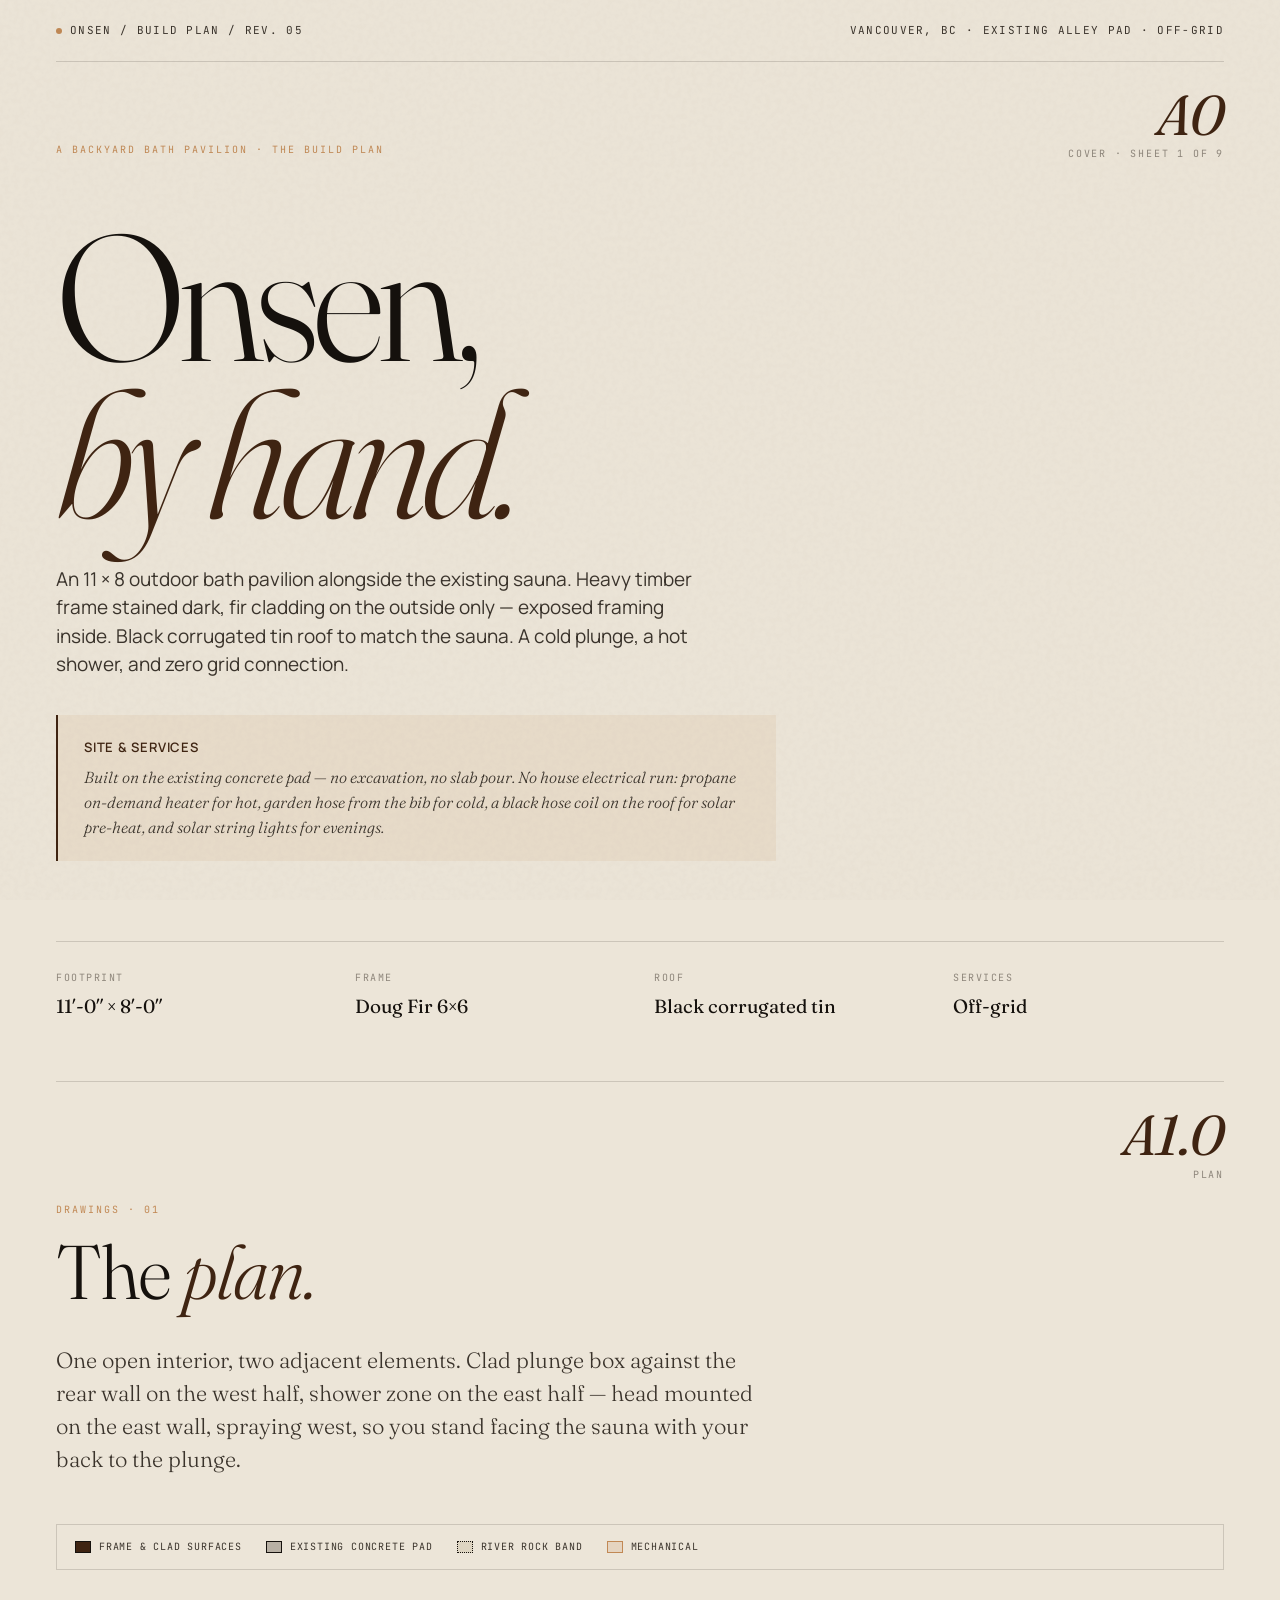
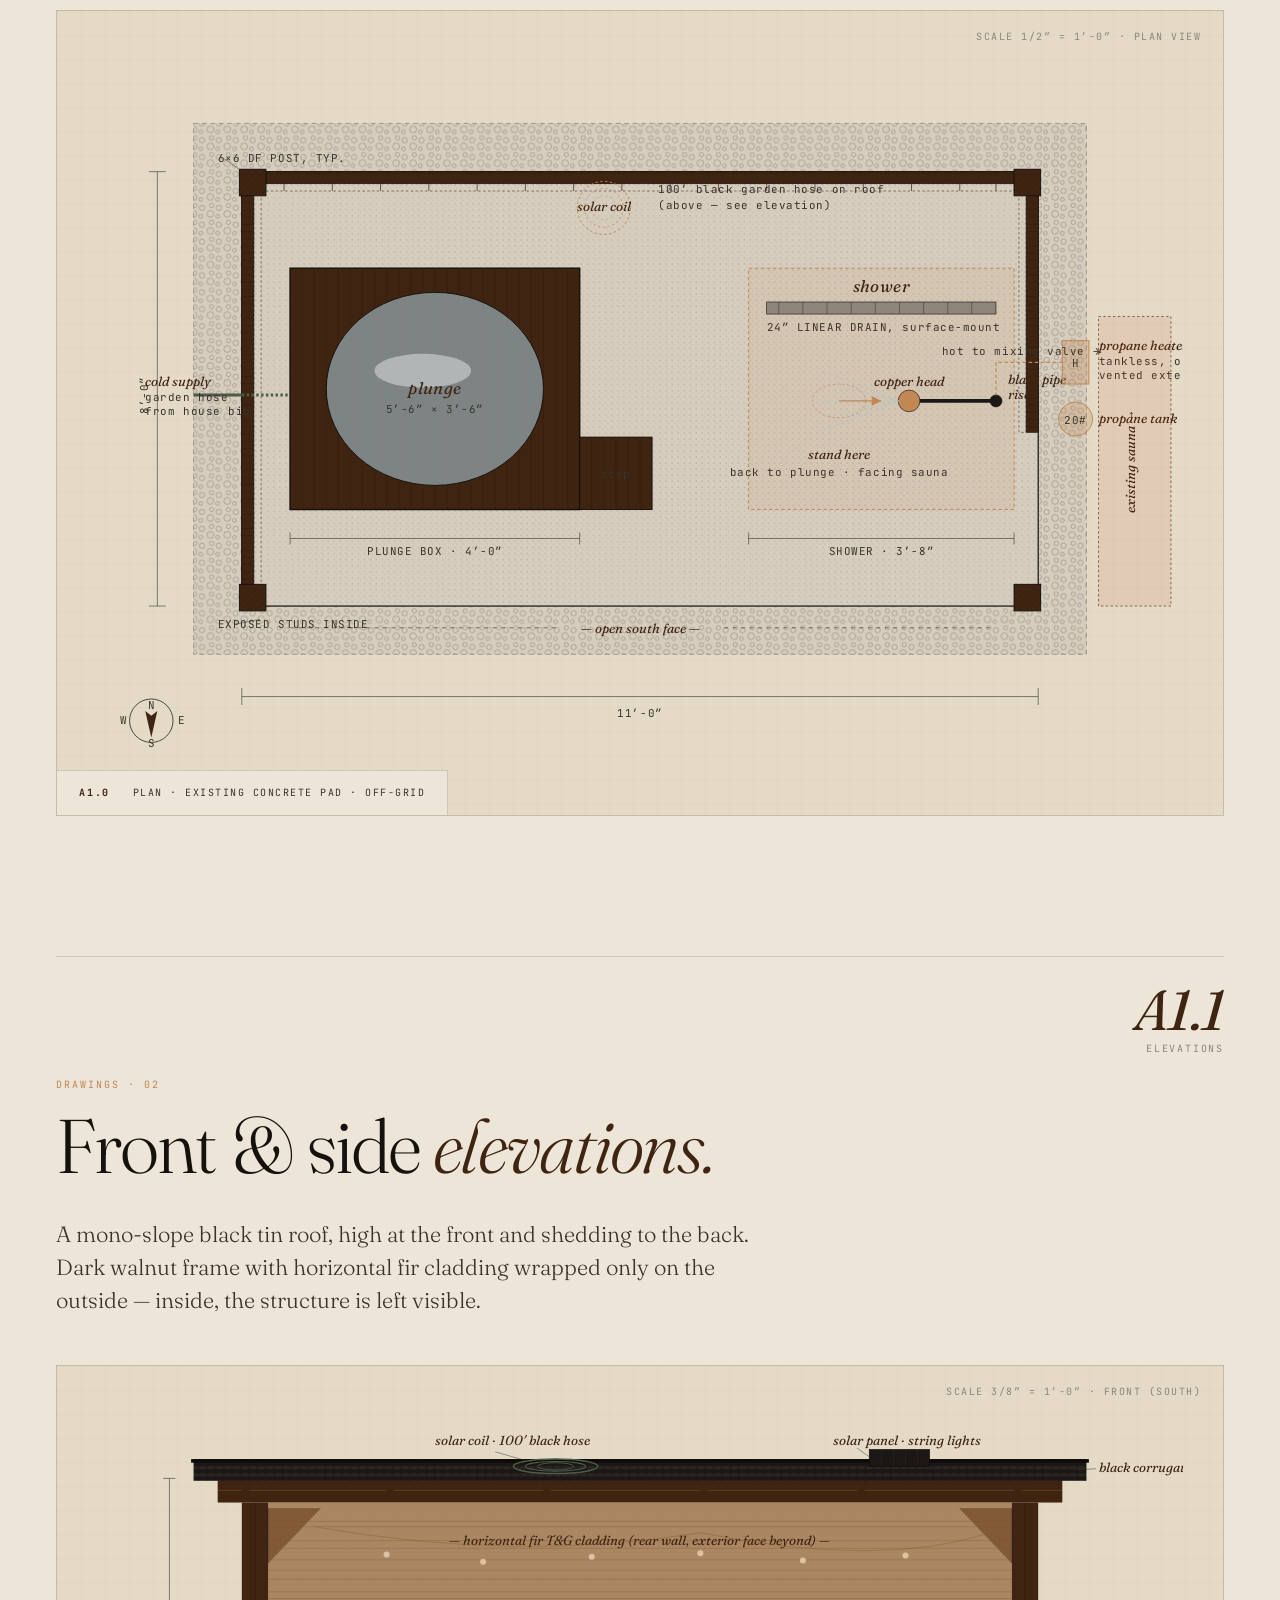
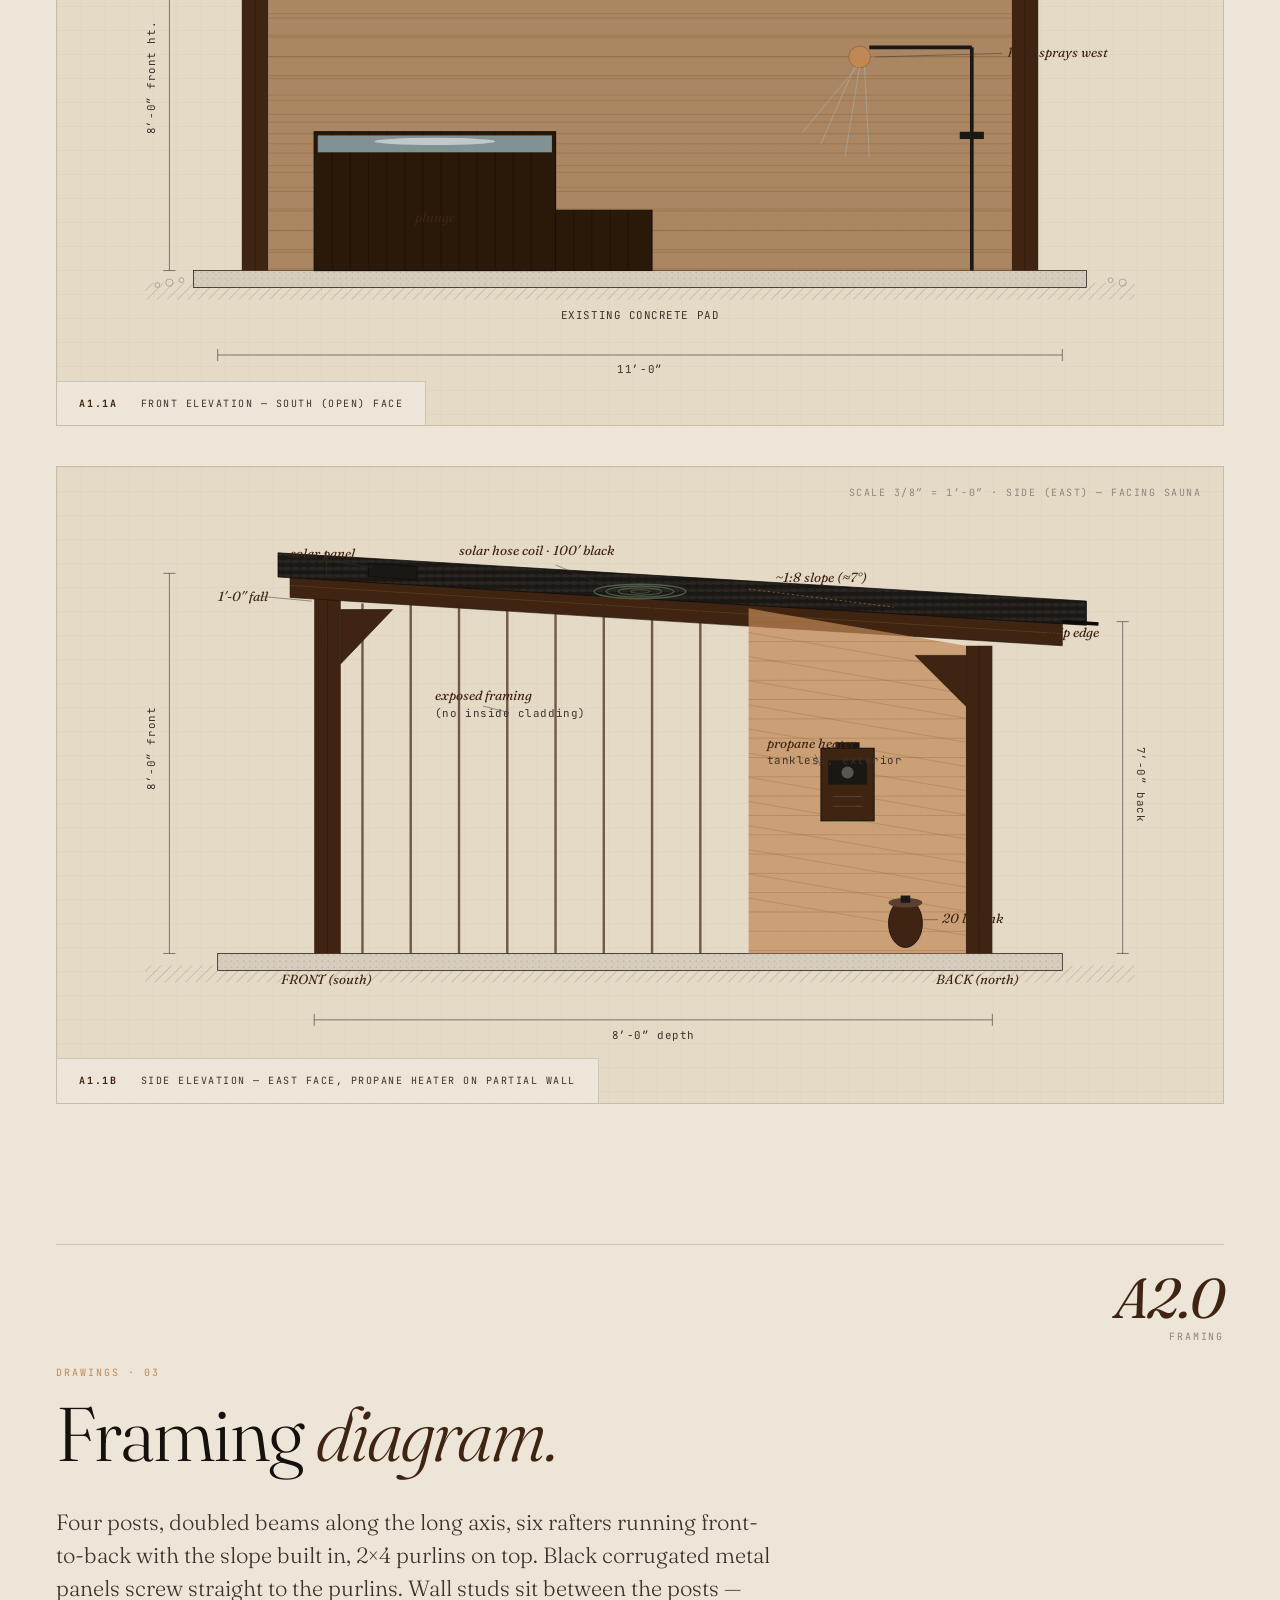
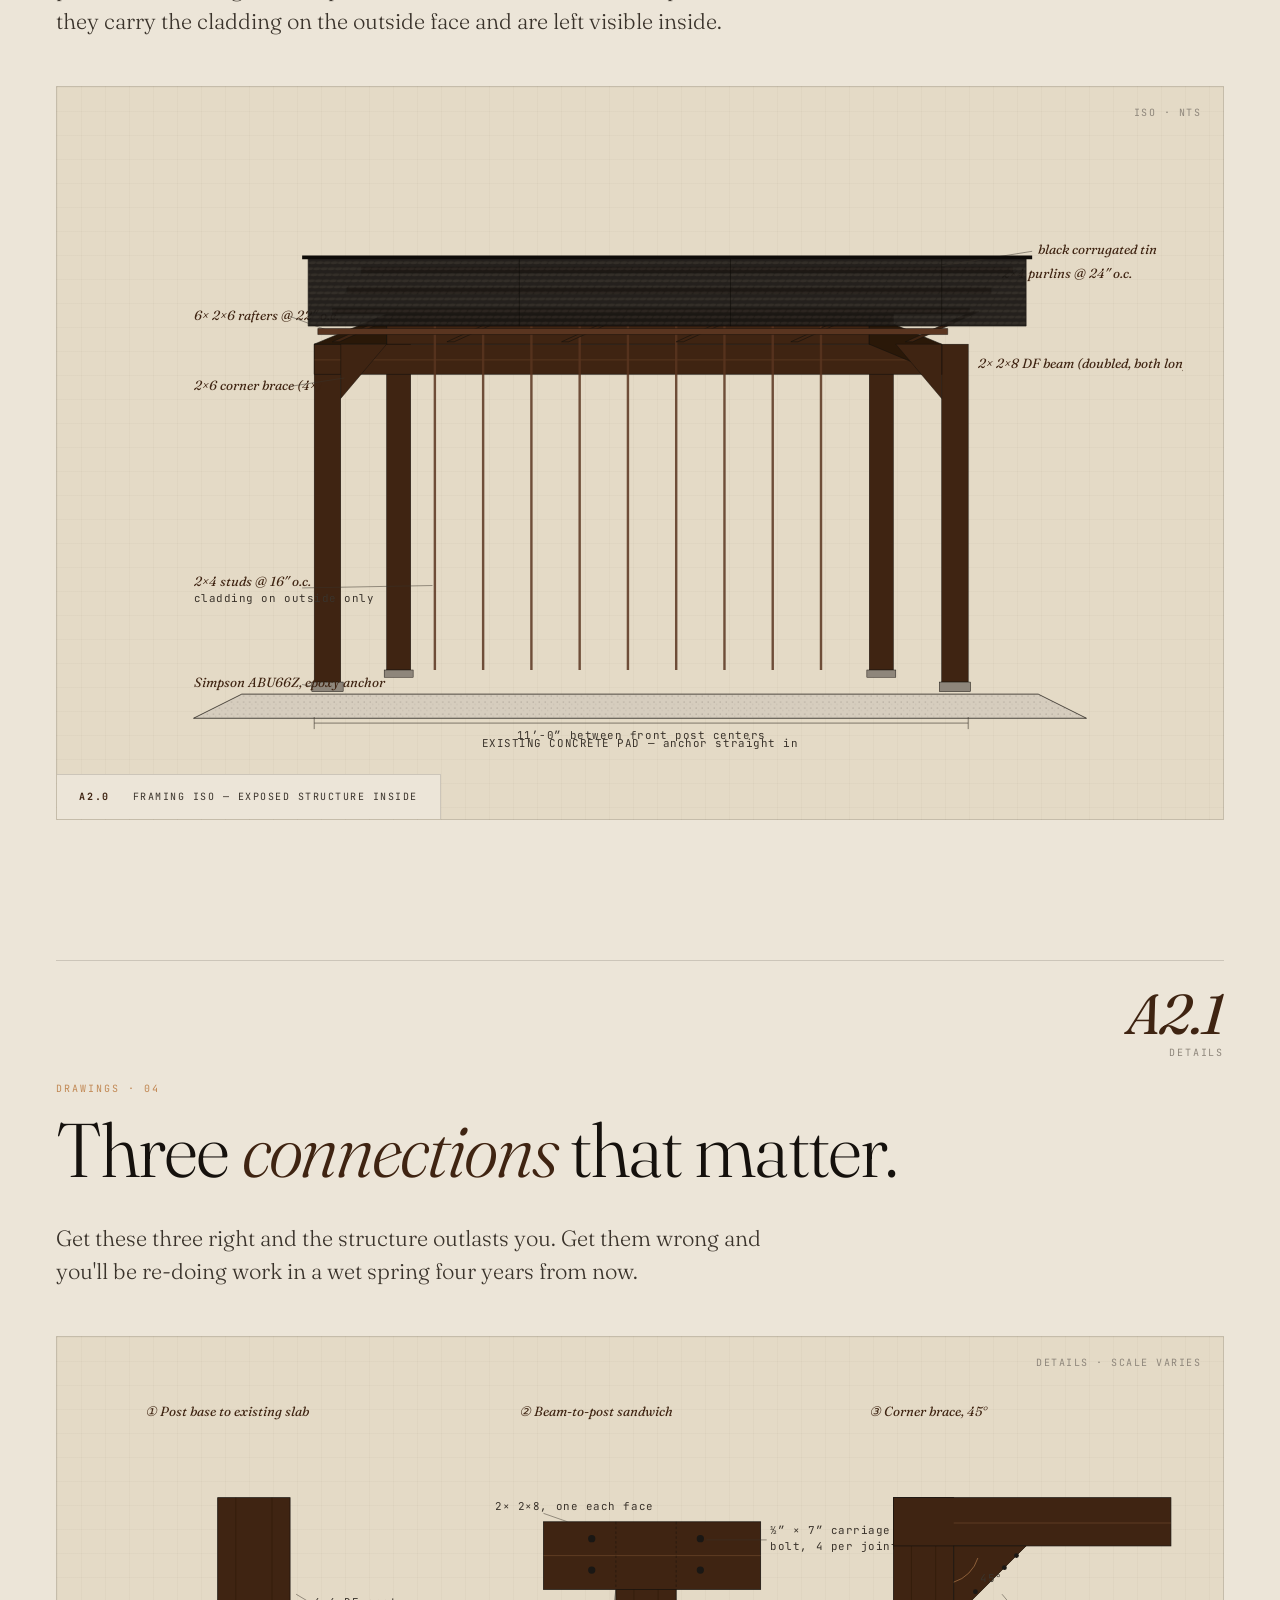
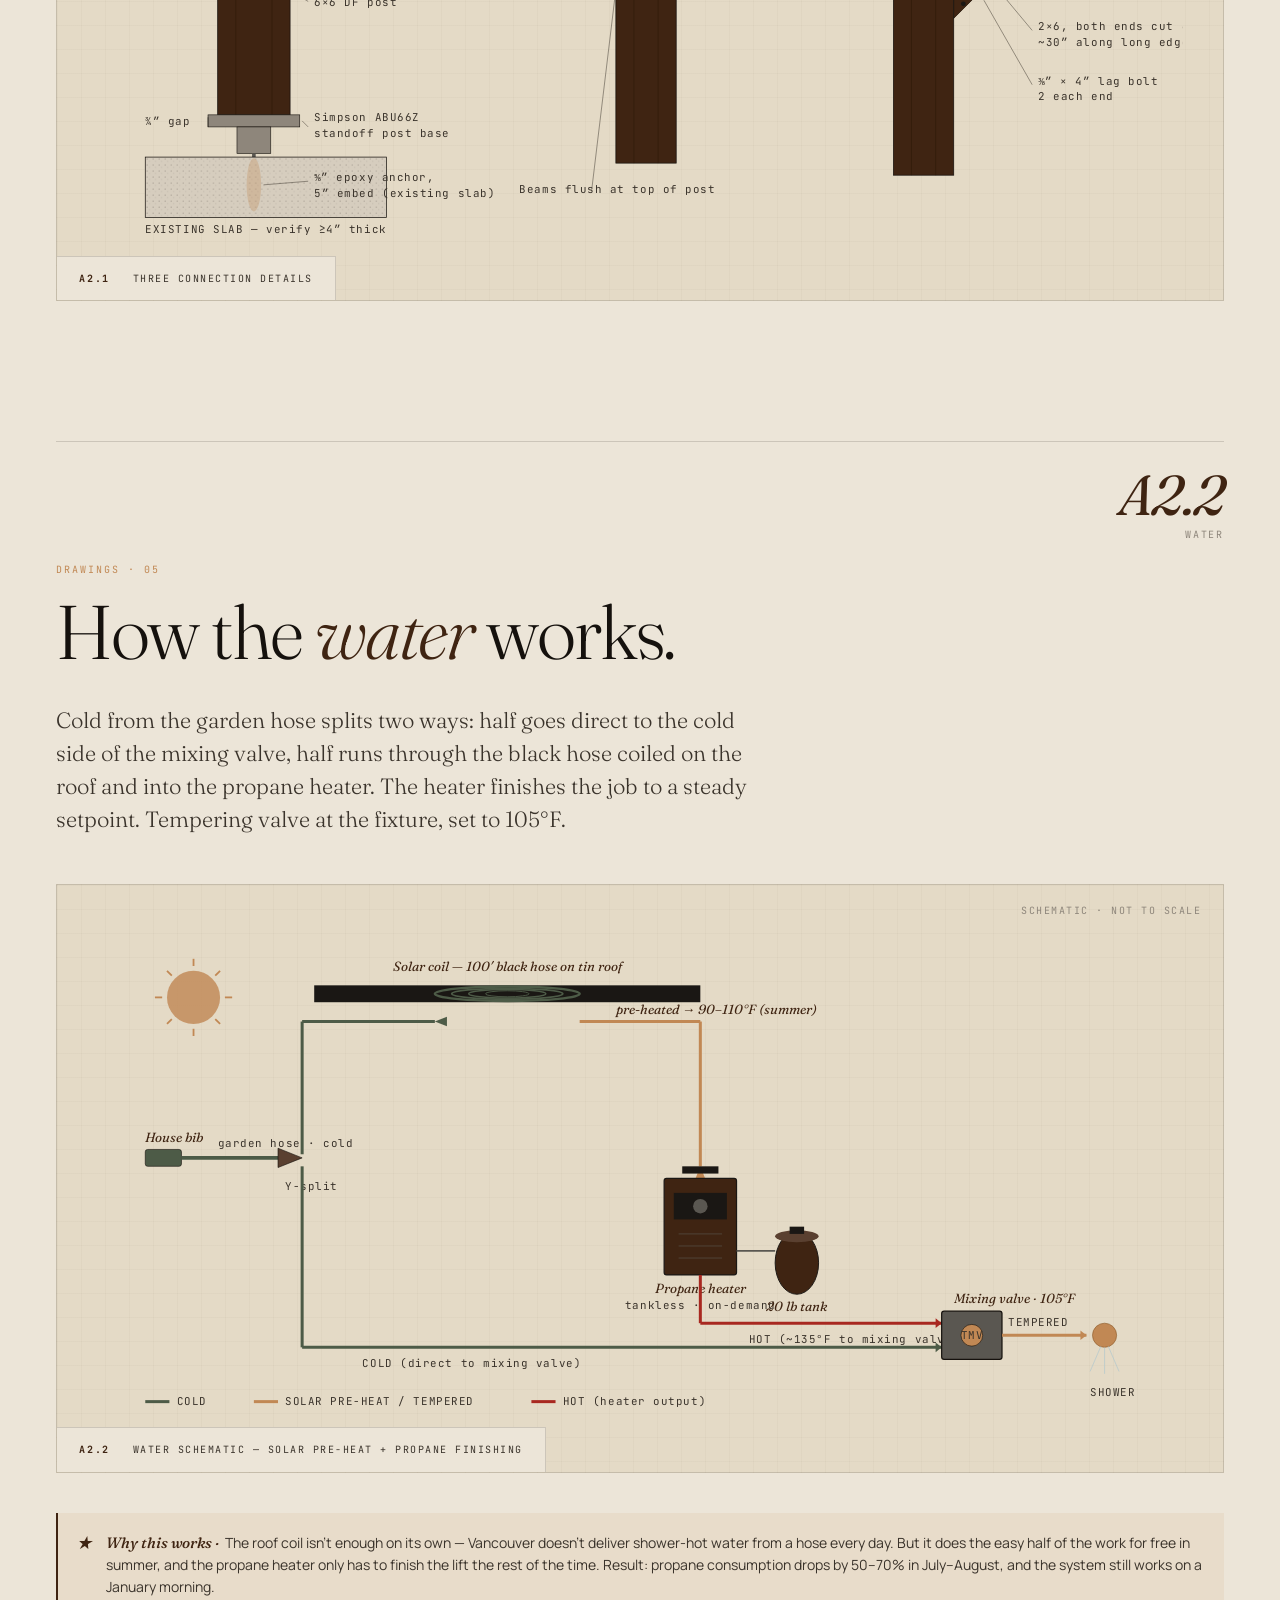
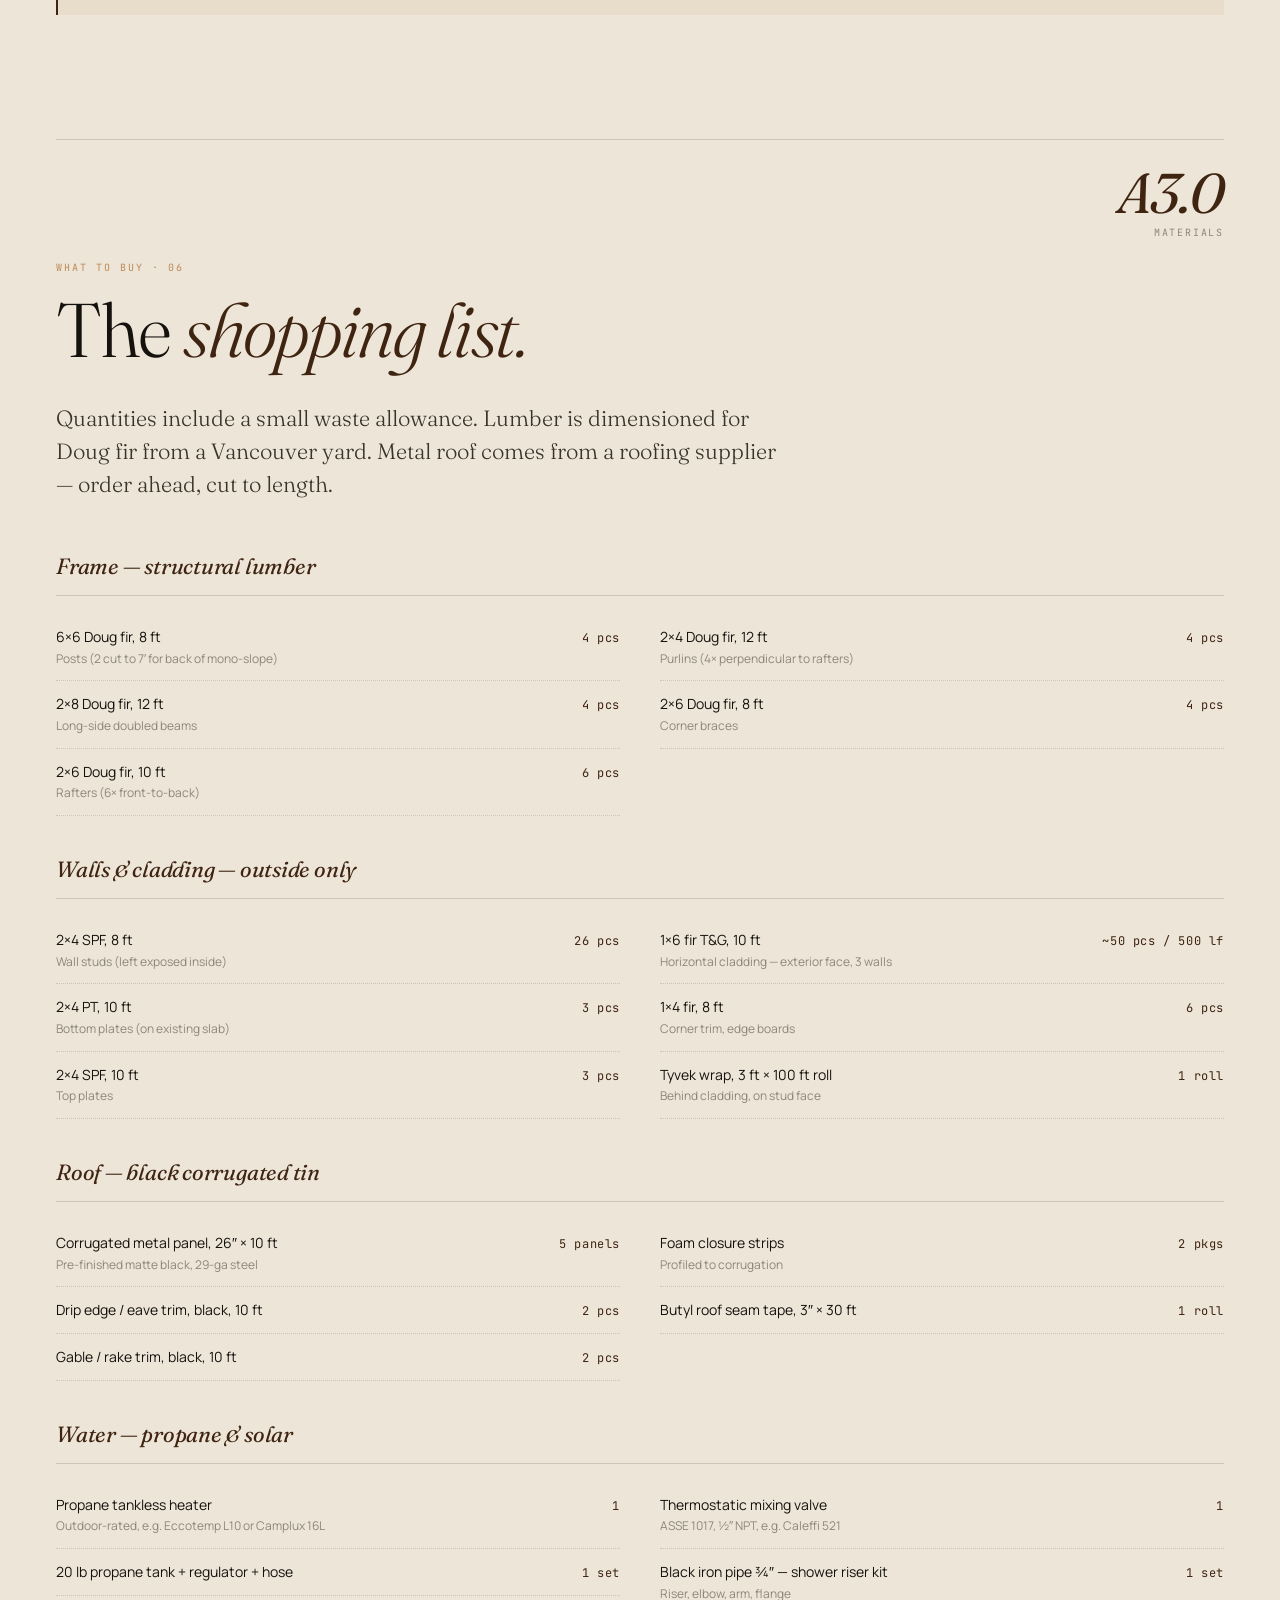
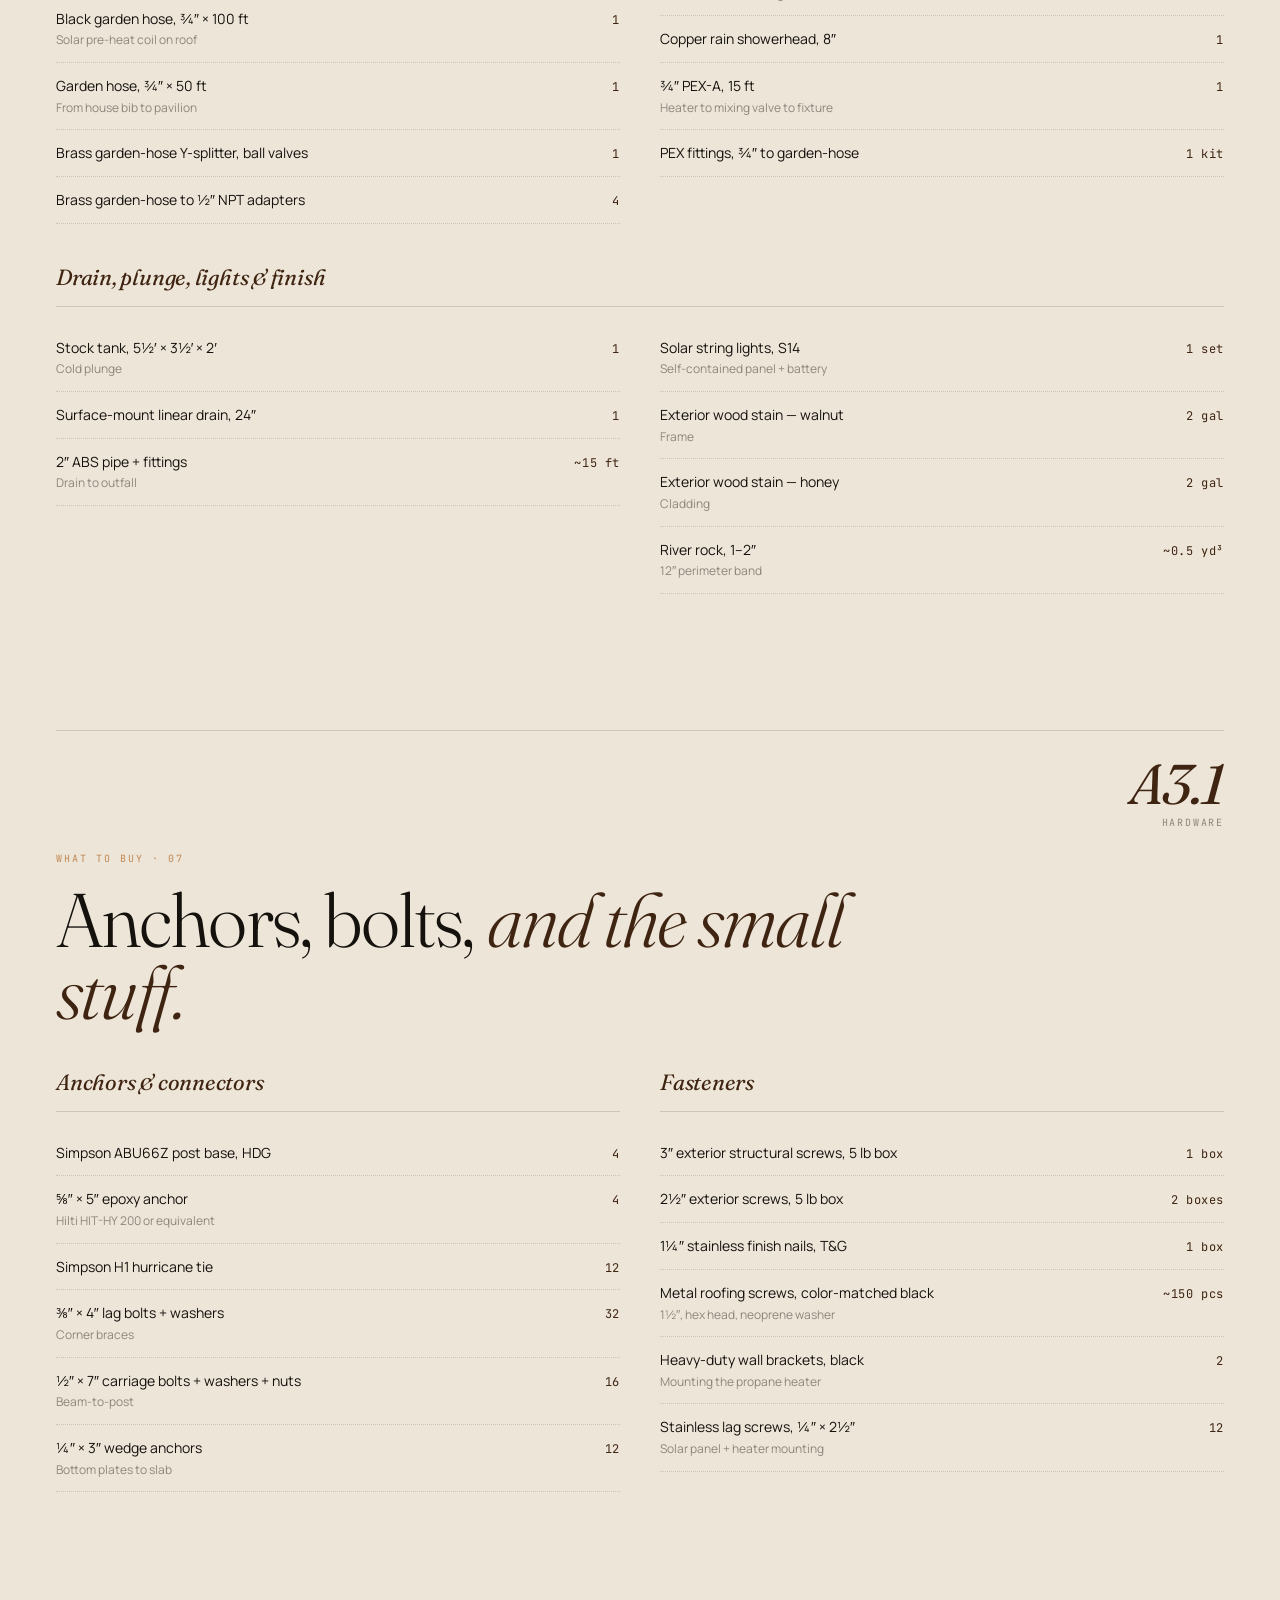
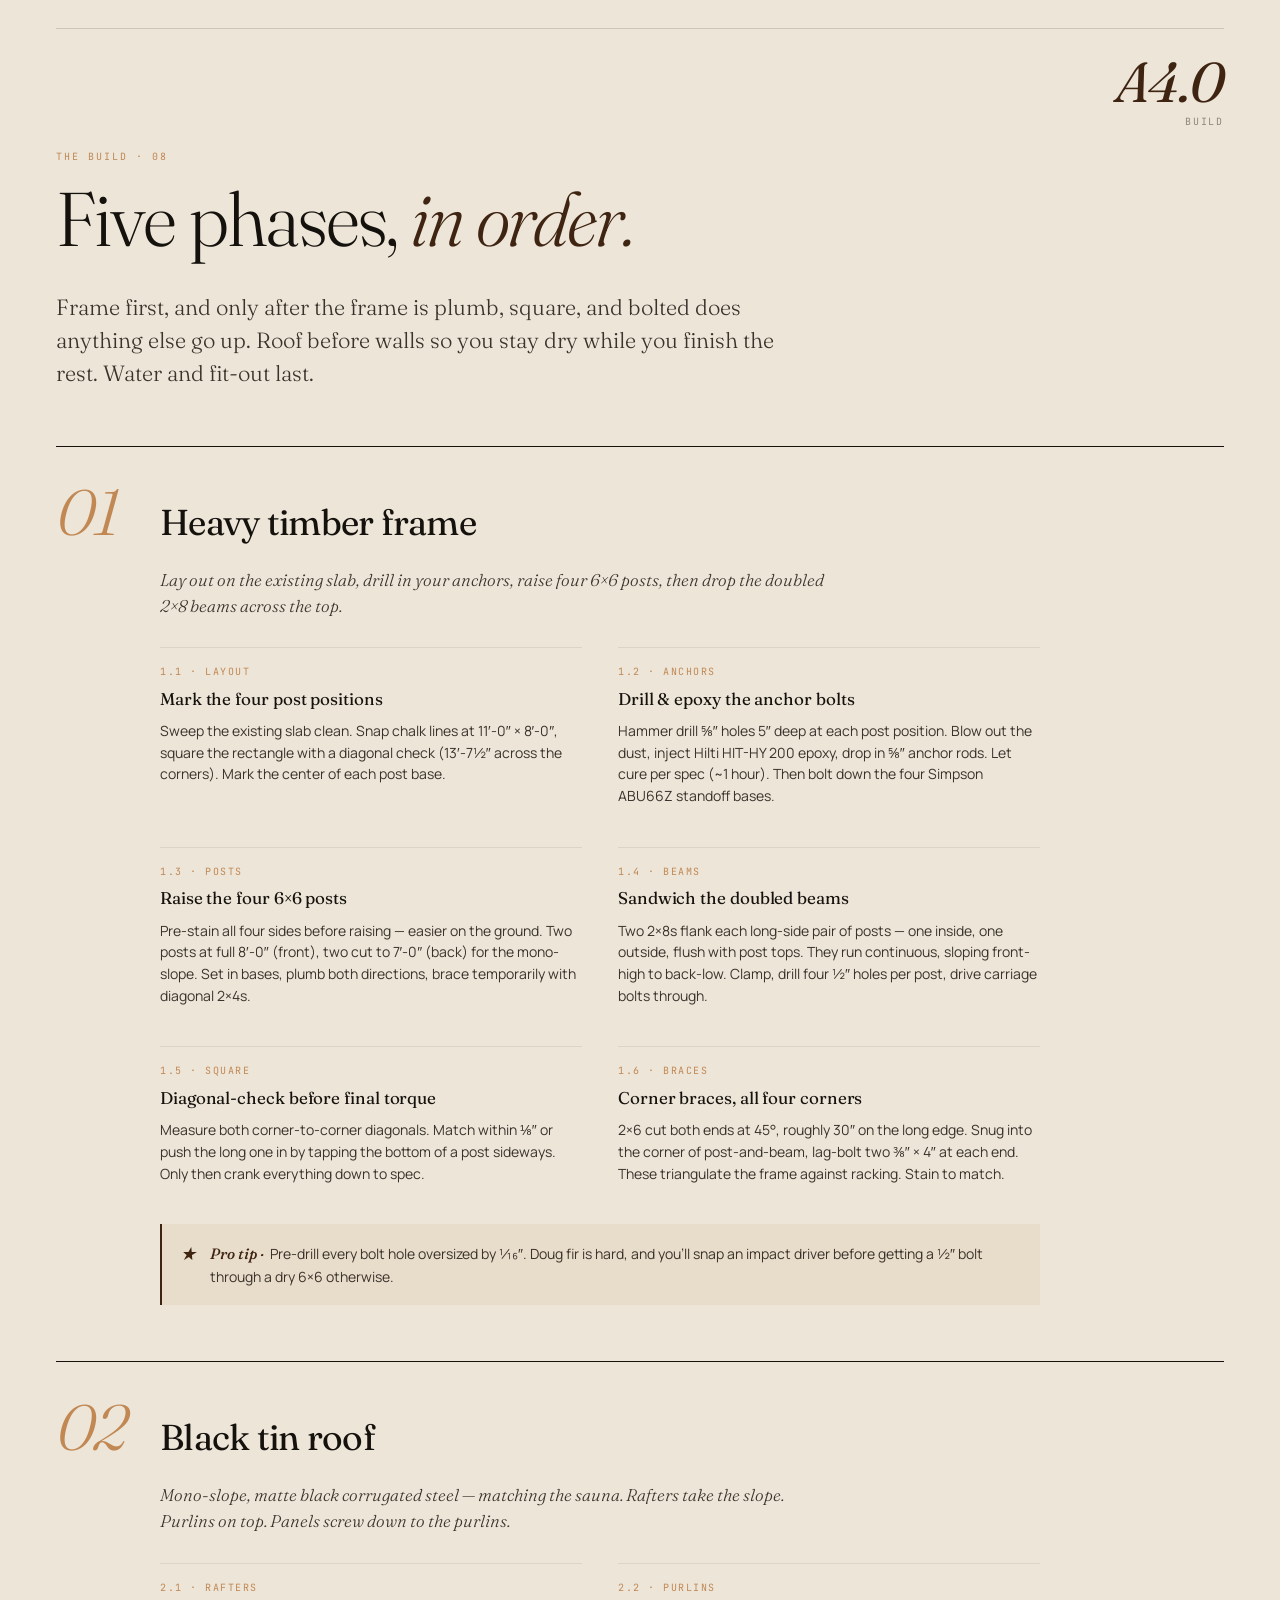
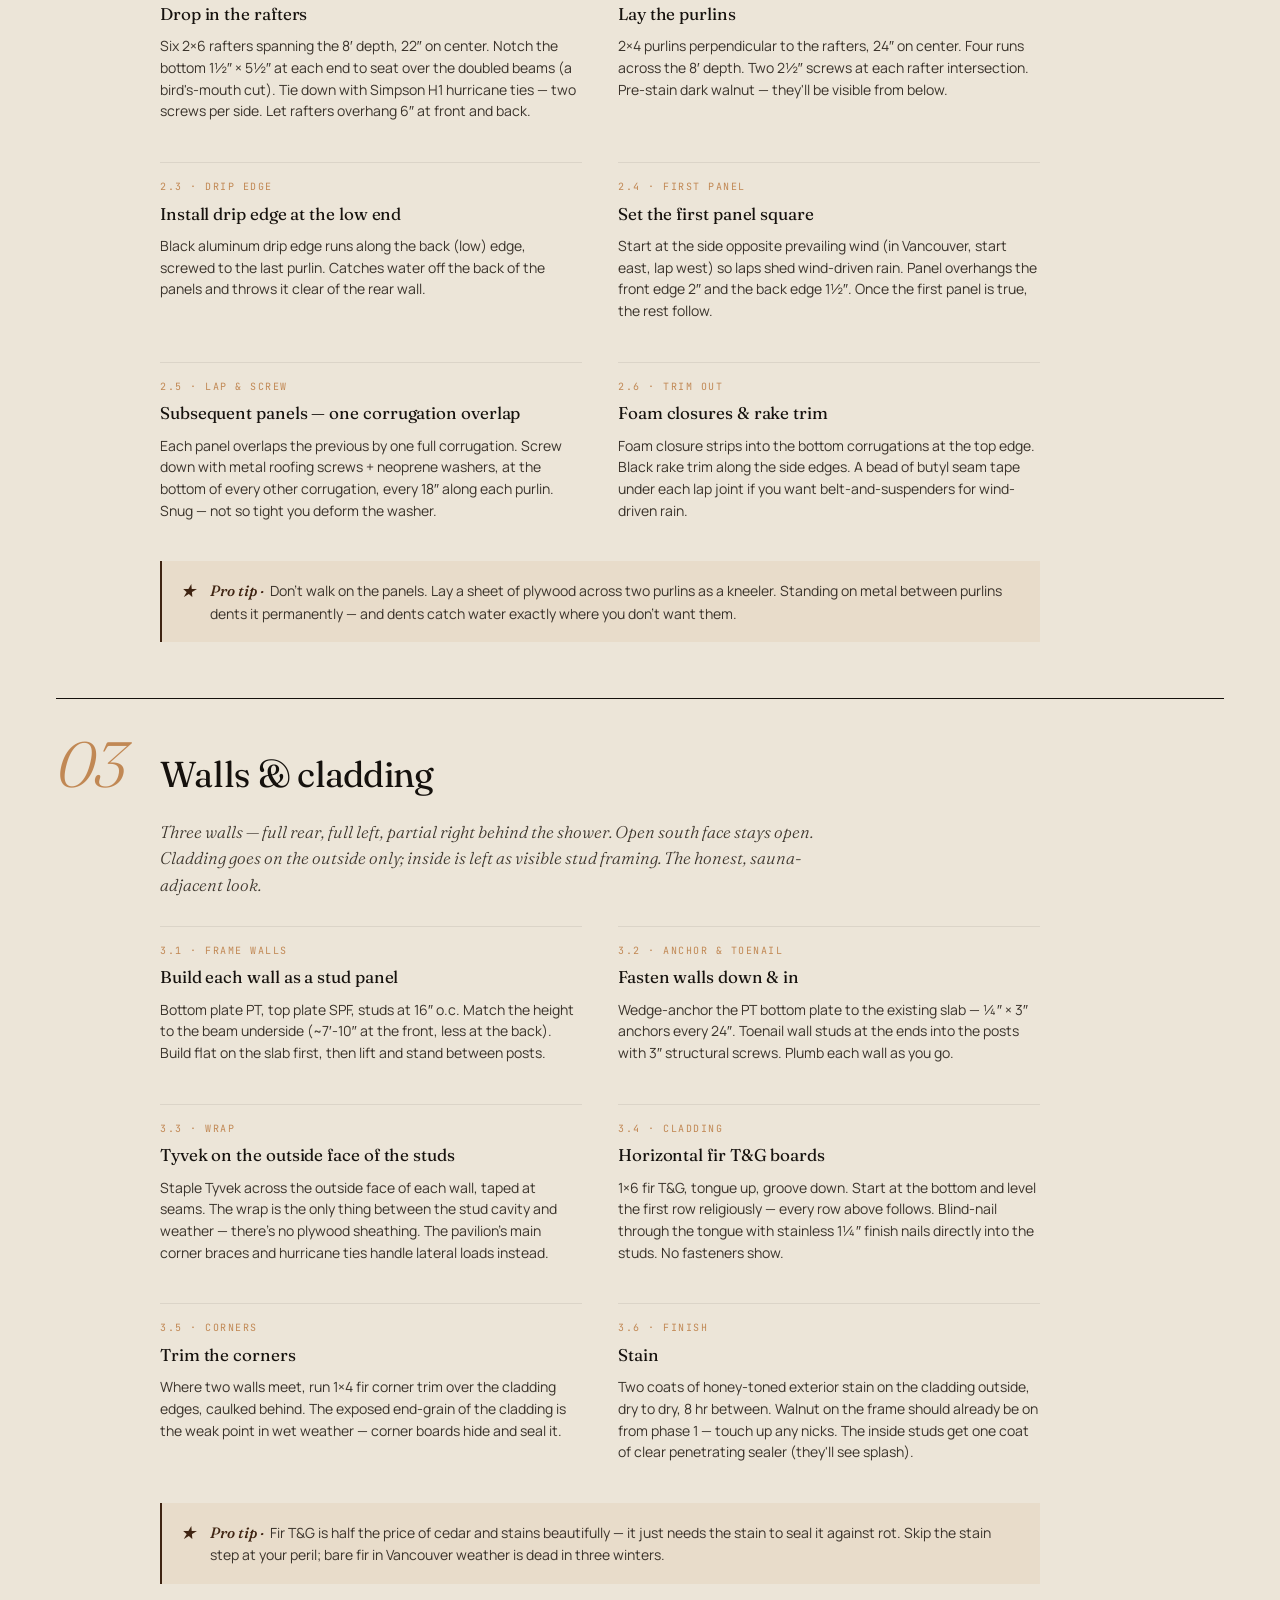
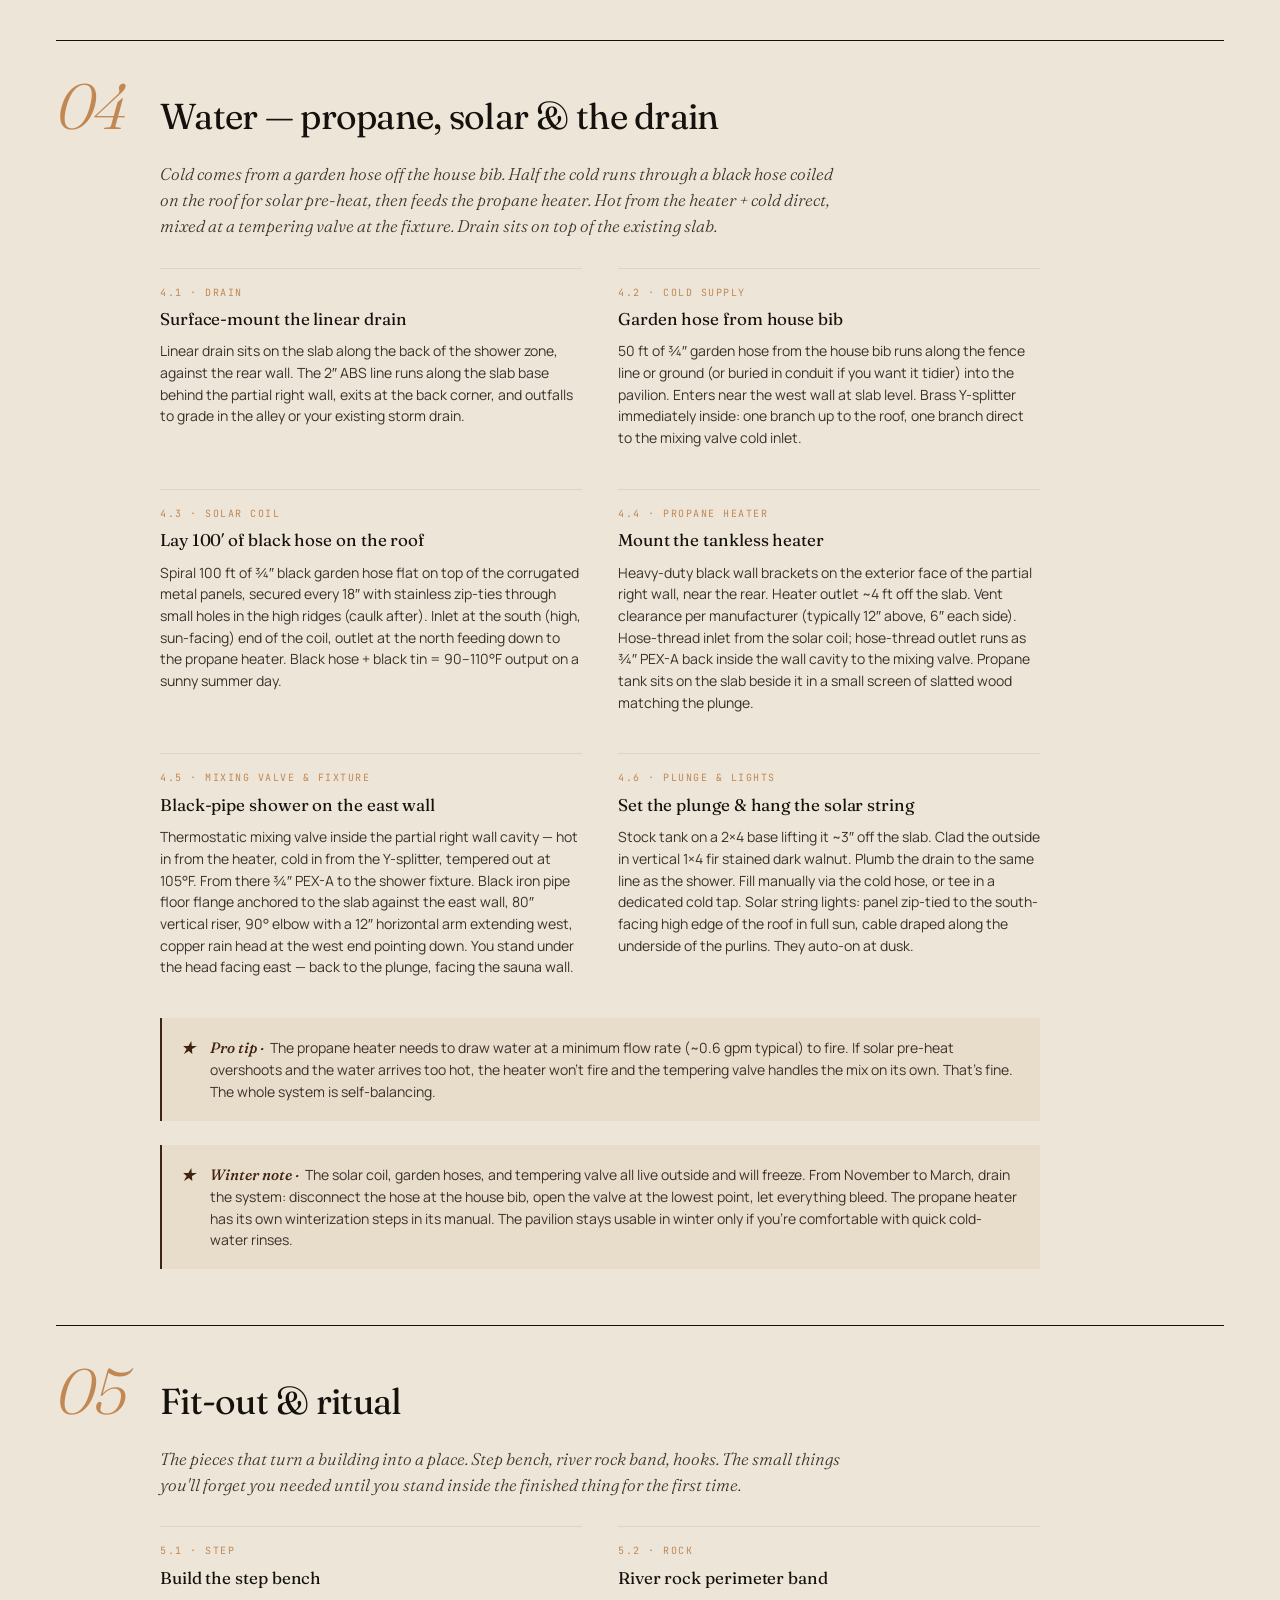
==== commit 4919414a: "Add files via upload" ====
--- a/plunge748.html
+++ b/plunge748.html
@@ -3,7 +3,7 @@
 <head>
 <meta charset="UTF-8">
 <meta name="viewport" content="width=device-width, initial-scale=1.0">
-<title>Onsen — A Build Guide</title>
+<title>Onsen — A Build Plan</title>
 <link rel="preconnect" href="https://fonts.googleapis.com">
 <link rel="preconnect" href="https://fonts.gstatic.com" crossorigin>
 <link href="https://fonts.googleapis.com/css2?family=Fraunces:ital,opsz,wght@0,9..144,300;0,9..144,400;0,9..144,500;0,9..144,600;1,9..144,300;1,9..144,400;1,9..144,500&family=Manrope:wght@300;400;500;600;700&family=JetBrains+Mono:wght@400;500&display=swap" rel="stylesheet">
@@ -11,13 +11,17 @@
   :root {
     --paper: #ECE5D8;
     --paper-warm: #E4DAC6;
+    --paper-cool: #DED5C2;
     --ink: #15110D;
     --ink-soft: #3A332B;
     --walnut: #3F2412;
+    --walnut-deep: #2A1808;
     --honey: #C18854;
     --honey-pale: #E2C8A8;
     --sage: #4D5B47;
     --concrete: #B8B0A4;
+    --concrete-dark: #8E867B;
+    --metal-black: #1A1714;
     --hairline: rgba(21, 17, 13, 0.15);
     --hairline-soft: rgba(21, 17, 13, 0.08);
   }
@@ -65,7 +69,7 @@
     font-size: 10px;
     letter-spacing: 0.18em;
     text-transform: uppercase;
-    color: var(--concrete);
+    color: var(--concrete-dark);
   }
   .sheet-marker .num {
     display: block;
@@ -111,7 +115,7 @@
   }
   .cover-sub {
     margin-top: 32px;
-    max-width: 640px;
+    max-width: 660px;
     font-size: 19px;
     line-height: 1.5;
     color: var(--ink-soft);
@@ -129,7 +133,7 @@
     font-size: 10px;
     letter-spacing: 0.15em;
     text-transform: uppercase;
-    color: var(--concrete);
+    color: var(--concrete-dark);
     margin-bottom: 6px;
   }
   .cover-meta .item .val {
@@ -139,6 +143,32 @@
   }
   @media (max-width: 768px) {
     .cover-meta { grid-template-columns: repeat(2, 1fr); }
+  }
+
+  /* ===== SITE NOTE on cover ===== */
+  .site-note {
+    margin-top: 36px;
+    padding: 22px 26px;
+    background: rgba(193, 136, 84, 0.10);
+    border-left: 2px solid var(--walnut);
+    max-width: 720px;
+    font-family: 'Fraunces', serif;
+    font-weight: 300;
+    font-style: italic;
+    font-size: 16px;
+    line-height: 1.55;
+    color: var(--ink-soft);
+  }
+  .site-note strong {
+    color: var(--walnut);
+    font-style: normal;
+    font-family: 'Manrope', sans-serif;
+    font-weight: 600;
+    font-size: 13px;
+    letter-spacing: 0.06em;
+    text-transform: uppercase;
+    display: block;
+    margin-bottom: 8px;
   }
 
   /* ===== SECTION HEAD ===== */
@@ -167,94 +197,13 @@
   .lede {
     font-family: 'Fraunces', serif;
     font-weight: 300;
-    font-size: 24px;
-    line-height: 1.45;
+    font-size: 22px;
+    line-height: 1.5;
     color: var(--ink-soft);
     max-width: 720px;
     margin-bottom: 48px;
   }
   .lede em { font-style: italic; color: var(--walnut); }
-
-  /* ===== AT A GLANCE ===== */
-  .glance-grid {
-    display: grid;
-    grid-template-columns: repeat(3, 1fr);
-    gap: 0;
-    border-top: 1px solid var(--ink);
-    border-bottom: 1px solid var(--ink);
-    margin: 40px 0;
-  }
-  .glance-cell {
-    padding: 36px 28px;
-    border-right: 1px solid var(--hairline);
-  }
-  .glance-cell:last-child { border-right: none; }
-  .glance-cell .label {
-    font-family: 'JetBrains Mono', monospace;
-    font-size: 10px;
-    letter-spacing: 0.18em;
-    text-transform: uppercase;
-    color: var(--concrete);
-    margin-bottom: 12px;
-  }
-  .glance-cell .big {
-    font-family: 'Fraunces', serif;
-    font-weight: 300;
-    font-size: 42px;
-    line-height: 1;
-    color: var(--walnut);
-    margin-bottom: 8px;
-    letter-spacing: -0.02em;
-  }
-  .glance-cell .big em { font-style: italic; }
-  .glance-cell .desc {
-    font-size: 13px;
-    color: var(--ink-soft);
-    line-height: 1.45;
-  }
-  @media (max-width: 768px) {
-    .glance-grid { grid-template-columns: 1fr; }
-    .glance-cell { border-right: none; border-bottom: 1px solid var(--hairline); }
-    .glance-cell:last-child { border-bottom: none; }
-  }
-
-  /* ===== PREP CHECKLIST ===== */
-  .prep-grid {
-    display: grid;
-    grid-template-columns: repeat(2, 1fr);
-    gap: 1px;
-    background: var(--hairline);
-    border: 1px solid var(--hairline);
-    margin: 30px 0;
-  }
-  .prep-cell {
-    background: var(--paper);
-    padding: 28px 24px;
-    position: relative;
-  }
-  .prep-cell .num {
-    font-family: 'Fraunces', serif;
-    font-style: italic;
-    font-weight: 400;
-    font-size: 28px;
-    color: var(--honey);
-    line-height: 1;
-    margin-bottom: 14px;
-  }
-  .prep-cell h4 {
-    font-family: 'Fraunces', serif;
-    font-weight: 400;
-    font-size: 20px;
-    color: var(--ink);
-    margin-bottom: 10px;
-    letter-spacing: -0.01em;
-  }
-  .prep-cell p {
-    font-size: 14px;
-    color: var(--ink-soft);
-    line-height: 1.55;
-  }
-  @media (max-width: 768px) { .prep-grid { grid-template-columns: 1fr; } }
 
   /* ===== DRAWING FRAME ===== */
   .drawing {
@@ -289,9 +238,27 @@
     font-size: 10px;
     letter-spacing: 0.15em;
     text-transform: uppercase;
-    color: var(--concrete);
+    color: var(--concrete-dark);
   }
   .drawing svg { display: block; width: 100%; height: auto; }
+
+  /* ===== LEGEND ===== */
+  .legend {
+    display: flex;
+    flex-wrap: wrap;
+    gap: 24px;
+    margin: 20px 0 4px;
+    padding: 14px 18px;
+    background: var(--paper);
+    border: 1px solid var(--hairline);
+    font-family: 'JetBrains Mono', monospace;
+    font-size: 10px;
+    letter-spacing: 0.08em;
+    text-transform: uppercase;
+    color: var(--ink-soft);
+  }
+  .legend-item { display: flex; align-items: center; gap: 8px; }
+  .legend-swatch { width: 16px; height: 12px; border: 0.5px solid var(--ink); display: inline-block; }
 
   /* ===== TWO COLUMN ===== */
   .two-col {
@@ -303,7 +270,7 @@
   }
   @media (max-width: 900px) { .two-col { grid-template-columns: 1fr; gap: 40px; } }
 
-  /* ===== TOOLS / SHOPPING LIST ===== */
+  /* ===== SHOPPING LIST ===== */
   .list-section {
     margin: 36px 0;
   }
@@ -334,7 +301,7 @@
     align-items: baseline;
   }
   .list-item .name { color: var(--ink); }
-  .list-item .name .detail { color: var(--concrete); font-size: 12px; display: block; margin-top: 2px; }
+  .list-item .name .detail { color: var(--concrete-dark); font-size: 12px; display: block; margin-top: 2px; }
   .list-item .qty {
     font-family: 'JetBrains Mono', monospace;
     font-size: 12px;
@@ -346,17 +313,17 @@
 
   /* ===== PHASE ===== */
   .phase {
-    margin: 60px 0;
-    padding-top: 40px;
+    margin: 56px 0;
+    padding-top: 36px;
     border-top: 1px solid var(--ink);
     position: relative;
   }
   .phase-header {
     display: grid;
-    grid-template-columns: 80px 1fr auto;
+    grid-template-columns: 80px 1fr;
     gap: 24px;
     align-items: baseline;
-    margin-bottom: 28px;
+    margin-bottom: 24px;
   }
   .phase-num {
     font-family: 'Fraunces', serif;
@@ -375,16 +342,6 @@
     color: var(--ink);
     letter-spacing: -0.02em;
   }
-  .phase-meta {
-    font-family: 'JetBrains Mono', monospace;
-    font-size: 10px;
-    letter-spacing: 0.15em;
-    text-transform: uppercase;
-    color: var(--concrete);
-    text-align: right;
-    line-height: 1.6;
-  }
-  .phase-meta strong { color: var(--walnut); display: block; font-weight: 500; }
   .phase-body {
     margin-left: 104px;
     max-width: 880px;
@@ -393,17 +350,17 @@
     .phase-header { grid-template-columns: 56px 1fr; }
     .phase-num { font-size: 48px; }
     .phase-title { font-size: 26px; }
-    .phase-meta { grid-column: 1 / -1; text-align: left; margin-top: 8px; }
     .phase-body { margin-left: 0; }
   }
   .phase-intro {
     font-family: 'Fraunces', serif;
     font-weight: 300;
-    font-size: 18px;
+    font-size: 17px;
     line-height: 1.55;
     color: var(--ink-soft);
     margin-bottom: 28px;
     font-style: italic;
+    max-width: 680px;
   }
   .substeps {
     display: grid;
@@ -467,6 +424,19 @@
     margin-right: 6px;
   }
 
+  /* ===== SCHEMATIC DIAGRAM (water flow) ===== */
+  .schematic {
+    margin: 36px 0;
+  }
+  .schematic-title {
+    font-family: 'JetBrains Mono', monospace;
+    font-size: 10px;
+    letter-spacing: 0.18em;
+    text-transform: uppercase;
+    color: var(--concrete-dark);
+    margin-bottom: 14px;
+  }
+
   /* ===== CLOSING ===== */
   .closing {
     text-align: center;
@@ -498,7 +468,7 @@
     font-size: 10px;
     letter-spacing: 0.15em;
     text-transform: uppercase;
-    color: var(--concrete);
+    color: var(--concrete-dark);
     text-align: center;
   }
 
@@ -506,11 +476,14 @@
   .stroke-ink { stroke: var(--ink); fill: none; }
   .stroke-walnut { stroke: var(--walnut); fill: none; }
   .stroke-honey { stroke: var(--honey); fill: none; }
-  .stroke-concrete { stroke: var(--concrete); fill: none; }
+  .stroke-concrete { stroke: var(--concrete-dark); fill: none; }
   .fill-walnut { fill: var(--walnut); }
+  .fill-walnut-deep { fill: var(--walnut-deep); }
   .fill-honey { fill: var(--honey); }
+  .fill-honey-pale { fill: var(--honey-pale); }
   .fill-paper { fill: var(--paper); }
   .fill-concrete { fill: var(--concrete); }
+  .fill-metal { fill: var(--metal-black); }
   .dim-label {
     font-family: 'JetBrains Mono', monospace;
     font-size: 9px;
@@ -522,6 +495,14 @@
     font-style: italic;
     font-size: 11px;
     fill: var(--walnut);
+  }
+  .room-label {
+    font-family: 'Fraunces', serif;
+    font-style: italic;
+    font-weight: 400;
+    font-size: 14px;
+    fill: var(--walnut);
+    letter-spacing: 0.02em;
   }
   .leader { stroke: var(--ink-soft); stroke-width: 0.4; fill: none; }
   .dim-line { stroke: var(--ink-soft); stroke-width: 0.5; fill: none; }
@@ -535,153 +516,33 @@
 
   <!-- TOP RULE -->
   <div class="top-rule">
-    <div><span class="dot"></span>Onsen / Build Set / Rev. 03</div>
-    <div>Vancouver, BC · 49.26°N</div>
+    <div><span class="dot"></span>Onsen / Build Plan / Rev. 05</div>
+    <div>Vancouver, BC · existing alley pad · off-grid</div>
   </div>
 
   <!-- ===== COVER ===== -->
   <section class="cover sheet" style="border-bottom: 1px solid var(--hairline);">
     <div class="sheet-marker">
       <span class="num">A0</span>
-      Cover · Sheet 1 of 14
+      Cover · Sheet 1 of 9
     </div>
 
     <div>
-      <div class="eyebrow">A backyard pavilion · how to build it</div>
+      <div class="eyebrow">A backyard bath pavilion · the build plan</div>
       <h1 class="cover-title">Onsen,<br><em>by hand.</em></h1>
-      <p class="cover-sub">A complete construction guide for an 11 × 8 outdoor bath pavilion — heavy timber frame, horizontal cedar cladding, a translucent roof for the long winter light, a cold plunge and a hot shower. Built across five weekends with a circular saw, a drill, and one good neighbour.</p>
+      <p class="cover-sub">An 11 × 8 outdoor bath pavilion alongside the existing sauna. Heavy timber frame stained dark, fir cladding on the outside only — exposed framing inside. Black corrugated tin roof to match the sauna. A cold plunge, a hot shower, and zero grid connection.</p>
+
+      <div class="site-note">
+        <strong>Site &amp; services</strong>
+        Built on the existing concrete pad — no excavation, no slab pour. No house electrical run: propane on-demand heater for hot, garden hose from the bib for cold, a black hose coil on the roof for solar pre-heat, and solar string lights for evenings.
+      </div>
     </div>
 
     <div class="cover-meta">
       <div class="item"><div class="label">Footprint</div><div class="val">11′-0″ × 8′-0″</div></div>
       <div class="item"><div class="label">Frame</div><div class="val">Doug Fir 6×6</div></div>
-      <div class="item"><div class="label">Roof</div><div class="val">Polycarbonate / Lattice</div></div>
-      <div class="item"><div class="label">Climate</div><div class="val">Coastal · Zone 4 PNW</div></div>
-    </div>
-  </section>
-
-  <!-- ===== AT A GLANCE ===== -->
-  <section class="sheet">
-    <div class="sheet-marker">
-      <span class="num">A0.1</span>
-      At a Glance
-    </div>
-    <div class="eyebrow">Before you commit · 01</div>
-    <h2 class="section-title">What you're <em>signing up for.</em></h2>
-    <p class="lede">It is a real build. Not hard — but real. Plan on five productive weekends spread across a month or two, plus another two for plumbing, finishes, and the inevitable second trip to the lumberyard.</p>
-
-    <div class="glance-grid">
-      <div class="glance-cell">
-        <div class="label">Difficulty</div>
-        <div class="big"><em>Intermediate</em></div>
-        <div class="desc">If you've built a deck or framed a wall, you have the skills. The trickiest moments are squaring the frame and dropping the polycarbonate sheets cleanly.</div>
-      </div>
-      <div class="glance-cell">
-        <div class="label">Time</div>
-        <div class="big">5<em> weekends</em></div>
-        <div class="desc">Two for the pad and frame, one for the roof, one for cladding, one for plumbing and fit-out. Add a buffer weekend you'll definitely use.</div>
-      </div>
-      <div class="glance-cell">
-        <div class="label">Materials</div>
-        <div class="big">~$4,800<em> CAD</em></div>
-        <div class="desc">Range $3,800–$5,500 depending on lumber grade and whether you splurge on cedar or stay with stained fir. Plunge tub and shower fixtures included.</div>
-      </div>
-    </div>
-  </section>
-
-  <!-- ===== BEFORE YOU START ===== -->
-  <section class="sheet">
-    <div class="sheet-marker">
-      <span class="num">A0.2</span>
-      Prep Work
-    </div>
-    <div class="eyebrow">Before you commit · 02</div>
-    <h2 class="section-title">Six things to do <em>before lifting a board.</em></h2>
-
-    <div class="prep-grid">
-      <div class="prep-cell">
-        <div class="num">01</div>
-        <h4>Check your setbacks</h4>
-        <p>Vancouver allows accessory structures under 10 m² without a permit in most zones, but rear-yard and side-yard setbacks still apply. Call your district planning desk. Five minutes, saves grief.</p>
-      </div>
-      <div class="prep-cell">
-        <div class="num">02</div>
-        <h4>BC One Call before digging</h4>
-        <p>Free locate service for buried utilities. Three business days' notice. <code style="font-family: 'JetBrains Mono', monospace; font-size: 12px; color: var(--walnut);">1-800-474-6886</code> or clickbeforeyoudig.com. Don't skip this for a small pad — gas lines don't care about your project size.</p>
-      </div>
-      <div class="prep-cell">
-        <div class="num">03</div>
-        <h4>Sun and prevailing rain</h4>
-        <p>Plan the open front to face south or southwest. The solid rear wall takes the prevailing winter weather (here, off the ocean, that's southeast). Stand in the proposed footprint at 4 pm in February if you can.</p>
-      </div>
-      <div class="prep-cell">
-        <div class="num">04</div>
-        <h4>Drainage and grading</h4>
-        <p>Pad slopes 1.5% to the shower drain. Around the perimeter, plan for a 12″ river-rock band that catches splash and routes water away. If you can tie into existing storm drainage, do it now while you're already digging.</p>
-      </div>
-      <div class="prep-cell">
-        <div class="num">05</div>
-        <h4>Lead times</h4>
-        <p>Order the plunge tub three weeks out. Polycarbonate sheets often need to be ordered in too. The 6×6 Doug fir posts are usually in stock at any larger yard — but check before you load up the trailer.</p>
-      </div>
-      <div class="prep-cell">
-        <div class="num">06</div>
-        <h4>One helper</h4>
-        <p>Most of this is solo work. But for raising the corner posts and dropping the doubled beams on top, you want a second pair of hands. Schedule that weekend now, not later.</p>
-      </div>
-    </div>
-  </section>
-
-  <!-- ===== TOOLS ===== -->
-  <section class="sheet">
-    <div class="sheet-marker">
-      <span class="num">A0.3</span>
-      Tools
-    </div>
-    <div class="eyebrow">What you'll need · 03</div>
-    <h2 class="section-title">Tools, <em>by category.</em></h2>
-    <p class="lede">No specialty equipment. A weekend carpenter's kit, plus a couple of plumbing-specific bits you can pick up at the hardware store the morning of phase five.</p>
-
-    <div class="list-section">
-      <div class="two-col" style="margin: 0;">
-        <div>
-          <h3>Layout & cutting</h3>
-          <div class="list-item"><div class="name">Tape measure, 25 ft</div><div class="qty">1</div></div>
-          <div class="list-item"><div class="name">Speed square + framing square</div><div class="qty">1 ea</div></div>
-          <div class="list-item"><div class="name">Chalk line</div><div class="qty">1</div></div>
-          <div class="list-item"><div class="name">4-ft spirit level</div><div class="qty">1</div></div>
-          <div class="list-item"><div class="name">Line laser <span class="detail">helpful but optional</span></div><div class="qty">1</div></div>
-          <div class="list-item"><div class="name">Circular saw, 7¼″</div><div class="qty">1</div></div>
-          <div class="list-item"><div class="name">Miter saw, 10″ or 12″ <span class="detail">rent if you don't own</span></div><div class="qty">1</div></div>
-          <div class="list-item"><div class="name">Jigsaw, for cutouts</div><div class="qty">1</div></div>
-
-          <h3 style="margin-top: 32px;">Concrete & site</h3>
-          <div class="list-item"><div class="name">Round-point shovel + flat shovel</div><div class="qty">1 ea</div></div>
-          <div class="list-item"><div class="name">Wheelbarrow</div><div class="qty">1</div></div>
-          <div class="list-item"><div class="name">Plate compactor <span class="detail">rent — half day</span></div><div class="qty">1</div></div>
-          <div class="list-item"><div class="name">Magnesium float + edger</div><div class="qty">1 ea</div></div>
-          <div class="list-item"><div class="name">Mixing tub or mixer rental</div><div class="qty">1</div></div>
-        </div>
-
-        <div>
-          <h3>Fastening & drilling</h3>
-          <div class="list-item"><div class="name">Impact driver</div><div class="qty">1</div></div>
-          <div class="list-item"><div class="name">Drill / driver, ½″ chuck</div><div class="qty">1</div></div>
-          <div class="list-item"><div class="name">Spade bits + countersink set</div><div class="qty">1 set</div></div>
-          <div class="list-item"><div class="name">Ratchet & socket set</div><div class="qty">1 set</div></div>
-          <div class="list-item"><div class="name">Hammer, framing claw</div><div class="qty">1</div></div>
-          <div class="list-item"><div class="name">Pry bar / cat's paw</div><div class="qty">1</div></div>
-
-          <h3 style="margin-top: 32px;">Plumbing & finishing</h3>
-          <div class="list-item"><div class="name">PEX crimper or expander</div><div class="qty">1</div></div>
-          <div class="list-item"><div class="name">Tubing cutter</div><div class="qty">1</div></div>
-          <div class="list-item"><div class="name">Pipe wrench, 14″</div><div class="qty">1</div></div>
-          <div class="list-item"><div class="name">Caulk gun</div><div class="qty">1</div></div>
-          <div class="list-item"><div class="name">3″ roller + 2½″ brush</div><div class="qty">1 ea</div></div>
-          <div class="list-item"><div class="name">Random orbit sander</div><div class="qty">1</div></div>
-          <div class="list-item"><div class="name">Hearing, eye, dust protection</div><div class="qty">always</div></div>
-        </div>
-      </div>
+      <div class="item"><div class="label">Roof</div><div class="val">Black corrugated tin</div></div>
+      <div class="item"><div class="label">Services</div><div class="val">Off-grid</div></div>
     </div>
   </section>
 
@@ -689,90 +550,269 @@
   <section class="sheet">
     <div class="sheet-marker">
       <span class="num">A1.0</span>
-      Plan View
-    </div>
-    <div class="eyebrow">Drawings · 04</div>
-    <h2 class="section-title">The <em>floor plan.</em></h2>
-    <p class="lede">Three zones from left to right: the cold plunge against the rear wall, a short transition strip with the step-up bench, and the shower stall on the open east side. The whole pad sits inside a river-rock collar that catches splash and helps with drainage.</p>
+      Plan
+    </div>
+    <div class="eyebrow">Drawings · 01</div>
+    <h2 class="section-title">The <em>plan.</em></h2>
+    <p class="lede">One open interior, two adjacent elements. Clad plunge box against the rear wall on the west half, shower zone on the east half — head mounted on the east wall, spraying west, so you stand facing the sauna with your back to the plunge.</p>
+
+    <div class="legend">
+      <div class="legend-item"><span class="legend-swatch" style="background: var(--walnut);"></span>Frame &amp; clad surfaces</div>
+      <div class="legend-item"><span class="legend-swatch" style="background: var(--concrete);"></span>Existing concrete pad</div>
+      <div class="legend-item"><span class="legend-swatch" style="background: var(--paper-cool); border-style: dotted;"></span>River rock band</div>
+      <div class="legend-item"><span class="legend-swatch" style="background: rgba(193,136,84,0.18); border: 1px solid var(--honey);"></span>Mechanical</div>
+    </div>
 
     <div class="drawing">
-      <div class="drawing-scale">Scale 1/2″ = 1′-0″ · Plan</div>
-      <svg viewBox="0 0 900 560" xmlns="http://www.w3.org/2000/svg">
-        <!-- Pad outline -->
-        <rect x="120" y="100" width="660" height="360" class="stroke-ink fill-paper" stroke-width="1.5"/>
-
-        <!-- River rock collar -->
-        <rect x="100" y="80" width="700" height="400" class="stroke-concrete" stroke-width="0.8" stroke-dasharray="3 2"/>
-        <text x="105" y="76" class="dim-label">RIVER ROCK PERIMETER, 12″</text>
-
-        <!-- Posts -->
-        <rect x="115" y="95" width="20" height="20" class="fill-walnut"/>
-        <rect x="765" y="95" width="20" height="20" class="fill-walnut"/>
-        <rect x="115" y="445" width="20" height="20" class="fill-walnut"/>
-        <rect x="765" y="445" width="20" height="20" class="fill-walnut"/>
-
-        <!-- Rear wall (solid) -->
-        <rect x="135" y="105" width="630" height="14" class="fill-walnut" opacity="0.85"/>
-        <text x="450" y="98" class="anno-label" text-anchor="middle">Rear wall — solid T&G</text>
-
-        <!-- Left wall (full) -->
-        <rect x="120" y="119" width="14" height="326" class="fill-walnut" opacity="0.85"/>
-        <text x="108" y="285" class="anno-label" text-anchor="middle" transform="rotate(-90 108 285)">Left wall — full</text>
-
-        <!-- Right wall (partial, behind shower) -->
-        <rect x="766" y="119" width="14" height="170" class="fill-walnut" opacity="0.85"/>
-        <text x="797" y="200" class="anno-label" transform="rotate(90 797 200)">Right — partial</text>
-
-        <!-- Plunge tub -->
-        <rect x="160" y="260" width="220" height="160" class="stroke-walnut" stroke-width="2" fill="none"/>
-        <rect x="170" y="270" width="200" height="140" rx="4" class="stroke-honey" stroke-width="1" fill="rgba(193,136,84,0.08)"/>
-        <text x="270" y="345" class="anno-label" text-anchor="middle">Plunge tub</text>
-        <text x="270" y="362" class="dim-label" text-anchor="middle">5′-6″ × 3′-6″ stock tank</text>
-
-        <!-- Bench step -->
-        <rect x="380" y="380" width="80" height="40" class="stroke-walnut" stroke-width="1.2" fill="rgba(63,36,18,0.1)"/>
-        <text x="420" y="403" class="dim-label" text-anchor="middle">STEP</text>
-
-        <!-- Shower zone -->
-        <rect x="560" y="200" width="200" height="220" class="stroke-honey" stroke-width="1" stroke-dasharray="3 2" fill="rgba(193,136,84,0.05)"/>
-        <text x="660" y="260" class="anno-label" text-anchor="middle">Shower zone</text>
-
-        <!-- Shower fixture -->
-        <circle cx="640" cy="320" r="5" class="fill-walnut"/>
-        <line x1="640" y1="320" x2="640" y2="240" class="stroke-walnut" stroke-width="2"/>
-        <line x1="640" y1="240" x2="680" y2="240" class="stroke-walnut" stroke-width="2"/>
-        <circle cx="685" cy="240" r="6" class="fill-honey"/>
-        <text x="660" y="350" class="dim-label" text-anchor="middle">Black pipe + copper</text>
-
-        <!-- Drain -->
-        <circle cx="700" cy="380" r="8" class="stroke-ink" stroke-width="0.8" fill="none"/>
-        <circle cx="700" cy="380" r="4" class="fill-concrete"/>
-        <text x="720" y="384" class="dim-label">DRAIN</text>
-
-        <!-- Dimensions -->
-        <line x1="120" y1="500" x2="780" y2="500" class="dim-line"/>
-        <line x1="120" y1="495" x2="120" y2="505" class="dim-line"/>
-        <line x1="780" y1="495" x2="780" y2="505" class="dim-line"/>
-        <text x="450" y="515" class="dim-label" text-anchor="middle">11′-0″</text>
-
-        <line x1="60" y1="100" x2="60" y2="460" class="dim-line"/>
-        <line x1="55" y1="100" x2="65" y2="100" class="dim-line"/>
-        <line x1="55" y1="460" x2="65" y2="460" class="dim-line"/>
-        <text x="50" y="285" class="dim-label" text-anchor="middle" transform="rotate(-90 50 285)">8′-0″</text>
-
-        <!-- Open front indicator -->
-        <text x="450" y="478" class="anno-label" text-anchor="middle">— open front —</text>
-        <line x1="200" y1="468" x2="380" y2="468" class="stroke-walnut" stroke-width="0.4" stroke-dasharray="2 3"/>
-        <line x1="520" y1="468" x2="700" y2="468" class="stroke-walnut" stroke-width="0.4" stroke-dasharray="2 3"/>
-
-        <!-- North arrow -->
-        <g transform="translate(840, 510)">
-          <circle r="18" class="stroke-ink" stroke-width="0.6" fill="none"/>
-          <path d="M 0,-14 L 5,8 L 0,4 L -5,8 Z" class="fill-walnut"/>
-          <text x="0" y="-22" class="dim-label" text-anchor="middle">N</text>
+      <div class="drawing-scale">Scale 1/2″ = 1′-0″ · Plan view</div>
+      <svg viewBox="0 0 900 600" xmlns="http://www.w3.org/2000/svg">
+        <defs>
+          <pattern id="concreteFill" patternUnits="userSpaceOnUse" width="5" height="5">
+            <rect width="5" height="5" fill="#D6CDBE"/>
+            <circle cx="1.5" cy="1.5" r="0.4" fill="#8E867B"/>
+            <circle cx="3.5" cy="3.5" r="0.3" fill="#8E867B"/>
+          </pattern>
+          <pattern id="rockFill" patternUnits="userSpaceOnUse" width="14" height="14">
+            <rect width="14" height="14" fill="#D6CDBE"/>
+            <circle cx="3" cy="4" r="2.2" fill="none" stroke="#8E867B" stroke-width="0.5"/>
+            <circle cx="10" cy="9" r="2.8" fill="none" stroke="#8E867B" stroke-width="0.5"/>
+            <circle cx="11" cy="2" r="1.8" fill="none" stroke="#8E867B" stroke-width="0.5"/>
+            <circle cx="2" cy="11" r="1.6" fill="none" stroke="#8E867B" stroke-width="0.5"/>
+          </pattern>
+          <pattern id="claddingH" patternUnits="userSpaceOnUse" width="20" height="6">
+            <rect width="20" height="6" fill="#3F2412"/>
+            <line x1="0" y1="6" x2="20" y2="6" stroke="#1A0F04" stroke-width="0.4"/>
+          </pattern>
+          <pattern id="postSection" patternUnits="userSpaceOnUse" width="4" height="4" patternTransform="rotate(45)">
+            <rect width="4" height="4" fill="#3F2412"/>
+            <line x1="0" y1="0" x2="0" y2="4" stroke="#2A1808" stroke-width="0.5"/>
+          </pattern>
+        </defs>
+
+        <!-- River rock perimeter -->
+        <rect x="80" y="60" width="740" height="440" fill="url(#rockFill)"/>
+        <rect x="80" y="60" width="740" height="440" fill="none" stroke="#8E867B" stroke-width="0.6" stroke-dasharray="4 3"/>
+
+        <!-- Existing concrete pad -->
+        <rect x="120" y="100" width="660" height="360" fill="url(#concreteFill)" stroke="#15110D" stroke-width="1"/>
+
+        <!-- Wall cladding (outside face only — shown as the outermost layer) -->
+        <!-- Rear wall (north) -->
+        <rect x="140" y="100" width="620" height="10" fill="url(#claddingH)" stroke="#15110D" stroke-width="0.5"/>
+        <!-- Wall stud cavity behind (visible from inside as open framing) -->
+        <rect x="140" y="110" width="620" height="6" fill="none" stroke="#15110D" stroke-width="0.4" stroke-dasharray="2 2"/>
+        <!-- Stud marks -->
+        <g stroke="#3F2412" stroke-width="0.6">
+          <line x1="155" y1="110" x2="155" y2="116"/>
+          <line x1="195" y1="110" x2="195" y2="116"/>
+          <line x1="235" y1="110" x2="235" y2="116"/>
+          <line x1="275" y1="110" x2="275" y2="116"/>
+          <line x1="315" y1="110" x2="315" y2="116"/>
+          <line x1="355" y1="110" x2="355" y2="116"/>
+          <line x1="395" y1="110" x2="395" y2="116"/>
+          <line x1="435" y1="110" x2="435" y2="116"/>
+          <line x1="475" y1="110" x2="475" y2="116"/>
+          <line x1="515" y1="110" x2="515" y2="116"/>
+          <line x1="555" y1="110" x2="555" y2="116"/>
+          <line x1="595" y1="110" x2="595" y2="116"/>
+          <line x1="635" y1="110" x2="635" y2="116"/>
+          <line x1="675" y1="110" x2="675" y2="116"/>
+          <line x1="715" y1="110" x2="715" y2="116"/>
+          <line x1="745" y1="110" x2="745" y2="116"/>
+        </g>
+
+        <!-- Left wall (west, full) -->
+        <rect x="120" y="116" width="10" height="328" fill="url(#claddingH)" stroke="#15110D" stroke-width="0.5"/>
+        <rect x="130" y="116" width="6" height="328" fill="none" stroke="#15110D" stroke-width="0.4" stroke-dasharray="2 2"/>
+        <!-- Right wall (east, partial — only behind shower) -->
+        <rect x="770" y="116" width="10" height="200" fill="url(#claddingH)" stroke="#15110D" stroke-width="0.5"/>
+        <rect x="764" y="116" width="6" height="200" fill="none" stroke="#15110D" stroke-width="0.4" stroke-dasharray="2 2"/>
+
+        <!-- POSTS (4 corners, shown as cut sections) -->
+        <rect x="118" y="98" width="22" height="22" fill="url(#postSection)" stroke="#15110D" stroke-width="0.8"/>
+        <rect x="760" y="98" width="22" height="22" fill="url(#postSection)" stroke="#15110D" stroke-width="0.8"/>
+        <rect x="118" y="442" width="22" height="22" fill="url(#postSection)" stroke="#15110D" stroke-width="0.8"/>
+        <rect x="760" y="442" width="22" height="22" fill="url(#postSection)" stroke="#15110D" stroke-width="0.8"/>
+
+        <!-- Post callout -->
+        <text x="100" y="92" class="dim-label">6×6 DF POST, TYP.</text>
+        <line x1="118" y1="98" x2="105" y2="89" class="leader"/>
+        <text x="100" y="478" class="dim-label">EXPOSED STUDS INSIDE</text>
+        <line x1="135" y1="471" x2="115" y2="475" class="leader"/>
+
+        <!-- ===== PLUNGE on left (west) half ===== -->
+        <!-- Plunge box (wood-clad surround) -->
+        <rect x="160" y="180" width="240" height="200" fill="#3F2412" stroke="#15110D" stroke-width="1.2"/>
+        <!-- Vertical cladding lines on plunge box (top view of vertical boards) -->
+        <g stroke="#2A1808" stroke-width="0.4" opacity="0.5">
+          <line x1="170" y1="180" x2="170" y2="380"/>
+          <line x1="180" y1="180" x2="180" y2="380"/>
+          <line x1="190" y1="180" x2="190" y2="380"/>
+          <line x1="200" y1="180" x2="200" y2="380"/>
+          <line x1="210" y1="180" x2="210" y2="380"/>
+          <line x1="220" y1="180" x2="220" y2="380"/>
+          <line x1="230" y1="180" x2="230" y2="380"/>
+          <line x1="240" y1="180" x2="240" y2="380"/>
+          <line x1="250" y1="180" x2="250" y2="380"/>
+          <line x1="260" y1="180" x2="260" y2="380"/>
+          <line x1="270" y1="180" x2="270" y2="380"/>
+          <line x1="280" y1="180" x2="280" y2="380"/>
+          <line x1="290" y1="180" x2="290" y2="380"/>
+          <line x1="300" y1="180" x2="300" y2="380"/>
+          <line x1="310" y1="180" x2="310" y2="380"/>
+          <line x1="320" y1="180" x2="320" y2="380"/>
+          <line x1="330" y1="180" x2="330" y2="380"/>
+          <line x1="340" y1="180" x2="340" y2="380"/>
+          <line x1="350" y1="180" x2="350" y2="380"/>
+          <line x1="360" y1="180" x2="360" y2="380"/>
+          <line x1="370" y1="180" x2="370" y2="380"/>
+          <line x1="380" y1="180" x2="380" y2="380"/>
+          <line x1="390" y1="180" x2="390" y2="380"/>
+        </g>
+        <!-- Oval plunge tub interior (water) -->
+        <ellipse cx="280" cy="280" rx="90" ry="80" fill="#A8C5D0" opacity="0.6"/>
+        <ellipse cx="280" cy="280" rx="90" ry="80" fill="none" stroke="#15110D" stroke-width="0.8"/>
+        <ellipse cx="270" cy="265" rx="40" ry="14" fill="#FFFFFF" opacity="0.4"/>
+
+        <text x="280" y="284" class="room-label" text-anchor="middle" fill="#15110D">plunge</text>
+        <text x="280" y="300" class="dim-label" text-anchor="middle" fill="#15110D">5′-6″ × 3′-6″</text>
+
+        <!-- Step bench adjacent to plunge -->
+        <rect x="400" y="320" width="60" height="60" fill="#3F2412" stroke="#15110D" stroke-width="0.8"/>
+        <g stroke="#2A1808" stroke-width="0.4" opacity="0.6">
+          <line x1="410" y1="320" x2="410" y2="380"/>
+          <line x1="420" y1="320" x2="420" y2="380"/>
+          <line x1="430" y1="320" x2="430" y2="380"/>
+          <line x1="440" y1="320" x2="440" y2="380"/>
+          <line x1="450" y1="320" x2="450" y2="380"/>
+        </g>
+        <text x="430" y="354" class="dim-label" text-anchor="middle" fill="#ECE5D8">step</text>
+
+        <!-- ===== SHOWER on right (east) half ===== -->
+        <!-- Shower stall floor zone -->
+        <rect x="540" y="180" width="220" height="200" fill="rgba(193, 136, 84, 0.10)" stroke="#C18854" stroke-width="0.8" stroke-dasharray="3 2"/>
+        <text x="650" y="200" class="room-label" text-anchor="middle">shower</text>
+
+        <!-- Linear drain along back of shower -->
+        <rect x="555" y="208" width="190" height="10" fill="#8E867B" stroke="#15110D" stroke-width="0.5"/>
+        <g stroke="#15110D" stroke-width="0.3">
+          <line x1="565" y1="208" x2="565" y2="218"/>
+          <line x1="585" y1="208" x2="585" y2="218"/>
+          <line x1="605" y1="208" x2="605" y2="218"/>
+          <line x1="625" y1="208" x2="625" y2="218"/>
+          <line x1="645" y1="208" x2="645" y2="218"/>
+          <line x1="665" y1="208" x2="665" y2="218"/>
+          <line x1="685" y1="208" x2="685" y2="218"/>
+          <line x1="705" y1="208" x2="705" y2="218"/>
+          <line x1="725" y1="208" x2="725" y2="218"/>
+        </g>
+        <text x="555" y="232" class="dim-label">24″ LINEAR DRAIN, surface-mount</text>
+
+        <!-- ===== SHOWER FIXTURE — head on EAST wall, spraying WEST ===== -->
+        <!-- Riser is vertical (shown as dot in plan), mounted to east wall just inside -->
+        <circle cx="745" cy="290" r="5" fill="#1A1714" stroke="#15110D" stroke-width="0.5"/>
+        <!-- Arm extends WEST from riser -->
+        <line x1="745" y1="290" x2="680" y2="290" stroke="#1A1714" stroke-width="3"/>
+        <!-- Head at west end of arm -->
+        <circle cx="673" cy="290" r="9" fill="#C18854" stroke="#15110D" stroke-width="0.5"/>
+        <!-- Spray cone going west -->
+        <g stroke="#A8C5D0" stroke-width="0.5" opacity="0.7">
+          <line x1="665" y1="290" x2="600" y2="265"/>
+          <line x1="665" y1="290" x2="600" y2="290"/>
+          <line x1="665" y1="290" x2="600" y2="315"/>
+          <line x1="665" y1="290" x2="615" y2="278"/>
+          <line x1="665" y1="290" x2="615" y2="302"/>
+        </g>
+        <text x="673" y="278" class="anno-label" text-anchor="middle">copper head</text>
+        <text x="755" y="276" class="anno-label">black pipe</text>
+        <text x="755" y="288" class="anno-label">riser</text>
+
+        <!-- Person position indicator (small footprint dashed) -->
+        <ellipse cx="615" cy="290" rx="22" ry="14" fill="none" stroke="#C18854" stroke-width="0.6" stroke-dasharray="2 2"/>
+        <!-- Facing-direction arrow (east, toward sauna) -->
+        <line x1="615" y1="290" x2="650" y2="290" stroke="#C18854" stroke-width="1"/>
+        <polygon points="650,290 642,286 642,294" fill="#C18854"/>
+        <text x="615" y="338" class="anno-label" text-anchor="middle">stand here</text>
+        <text x="615" y="352" class="dim-label" text-anchor="middle">back to plunge · facing sauna</text>
+
+        <!-- ===== PROPANE HEATER (outside east wall) ===== -->
+        <rect x="800" y="240" width="22" height="36" fill="rgba(193,136,84,0.30)" stroke="#C18854" stroke-width="0.8"/>
+        <text x="811" y="262" class="dim-label" text-anchor="middle" fill="#3F2412">H</text>
+        <text x="830" y="248" class="anno-label">propane heater</text>
+        <text x="830" y="260" class="dim-label">tankless, on-demand</text>
+        <text x="830" y="272" class="dim-label">vented exterior</text>
+
+        <!-- Propane tank -->
+        <circle cx="811" cy="305" r="14" fill="rgba(193,136,84,0.25)" stroke="#C18854" stroke-width="0.8"/>
+        <text x="811" y="309" class="dim-label" text-anchor="middle" fill="#3F2412">20#</text>
+        <text x="830" y="308" class="anno-label">propane tank</text>
+
+        <!-- Hose run from heater into shower wall (dashed) -->
+        <line x1="800" y1="258" x2="780" y2="258" stroke="#C18854" stroke-width="1" stroke-dasharray="3 2"/>
+        <line x1="780" y1="258" x2="745" y2="258" stroke="#C18854" stroke-width="1" stroke-dasharray="3 2"/>
+        <line x1="745" y1="258" x2="745" y2="285" stroke="#C18854" stroke-width="1" stroke-dasharray="3 2"/>
+        <text x="700" y="252" class="dim-label" fill="#C18854">hot to mixing valve →</text>
+
+        <!-- ===== COLD GARDEN HOSE entry from west ===== -->
+        <line x1="80" y1="285" x2="120" y2="285" stroke="#4D5B47" stroke-width="2.5"/>
+        <line x1="120" y1="285" x2="160" y2="285" stroke="#4D5B47" stroke-width="2.5" stroke-dasharray="2 2"/>
+        <text x="40" y="278" class="anno-label">cold supply</text>
+        <text x="40" y="290" class="dim-label">garden hose</text>
+        <text x="40" y="302" class="dim-label">from house bib</text>
+
+        <!-- ===== SOLAR COIL note (on roof above) ===== -->
+        <g transform="translate(420, 130)">
+          <circle r="22" fill="none" stroke="#C18854" stroke-width="0.8" stroke-dasharray="2 2"/>
+          <circle r="16" fill="none" stroke="#C18854" stroke-width="0.6" stroke-dasharray="2 2"/>
+          <circle r="10" fill="none" stroke="#C18854" stroke-width="0.4" stroke-dasharray="2 2"/>
+          <text y="3" class="anno-label" text-anchor="middle">solar coil</text>
+        </g>
+        <text x="465" y="118" class="dim-label">100′ black garden hose on roof</text>
+        <text x="465" y="131" class="dim-label">(above — see elevation)</text>
+
+        <!-- Existing sauna context -->
+        <g transform="translate(830, 220)">
+          <rect x="0" y="0" width="60" height="240" fill="rgba(193,68,40,0.10)" stroke="#3F2412" stroke-width="0.5" stroke-dasharray="2 2"/>
+          <text x="30" y="120" class="anno-label" text-anchor="middle" transform="rotate(-90 30 120)">existing sauna →</text>
+        </g>
+
+        <!-- Open south face indicator -->
+        <line x1="160" y1="478" x2="380" y2="478" stroke="#3F2412" stroke-width="0.5" stroke-dasharray="3 4"/>
+        <line x1="520" y1="478" x2="740" y2="478" stroke="#3F2412" stroke-width="0.5" stroke-dasharray="3 4"/>
+        <text x="450" y="482" class="anno-label" text-anchor="middle">— open south face —</text>
+
+        <!-- ===== DIMENSIONS ===== -->
+        <line x1="120" y1="535" x2="780" y2="535" class="dim-line"/>
+        <line x1="120" y1="528" x2="120" y2="542" class="dim-line"/>
+        <line x1="780" y1="528" x2="780" y2="542" class="dim-line"/>
+        <text x="450" y="552" class="dim-label" text-anchor="middle">11′-0″</text>
+
+        <line x1="50" y1="100" x2="50" y2="460" class="dim-line"/>
+        <line x1="43" y1="100" x2="57" y2="100" class="dim-line"/>
+        <line x1="43" y1="460" x2="57" y2="460" class="dim-line"/>
+        <text x="42" y="285" class="dim-label" text-anchor="middle" transform="rotate(-90 42 285)">8′-0″</text>
+
+        <line x1="160" y1="404" x2="400" y2="404" class="dim-line"/>
+        <line x1="160" y1="399" x2="160" y2="409" class="dim-line"/>
+        <line x1="400" y1="399" x2="400" y2="409" class="dim-line"/>
+        <text x="280" y="418" class="dim-label" text-anchor="middle">PLUNGE BOX · 4′-0″</text>
+
+        <line x1="540" y1="404" x2="760" y2="404" class="dim-line"/>
+        <line x1="540" y1="399" x2="540" y2="409" class="dim-line"/>
+        <line x1="760" y1="399" x2="760" y2="409" class="dim-line"/>
+        <text x="650" y="418" class="dim-label" text-anchor="middle">SHOWER · 3′-8″</text>
+
+        <!-- Compass — south at bottom (open face) -->
+        <g transform="translate(45, 555)">
+          <circle r="18" class="stroke-ink" stroke-width="0.6" fill="var(--paper)"/>
+          <path d="M 0,14 L 5,-8 L 0,-4 L -5,-8 Z" class="fill-walnut"/>
+          <text x="0" y="22" class="dim-label" text-anchor="middle">S</text>
+          <text x="0" y="-10" class="dim-label" text-anchor="middle">N</text>
+          <text x="22" y="3" class="dim-label">E</text>
+          <text x="-26" y="3" class="dim-label">W</text>
         </g>
       </svg>
-      <div class="drawing-title-block"><strong>A1.0</strong> &nbsp; Plan view — pad &amp; fixtures</div>
+      <div class="drawing-title-block"><strong>A1.0</strong> &nbsp; Plan · existing concrete pad · off-grid</div>
     </div>
   </section>
 
@@ -782,113 +822,309 @@
       <span class="num">A1.1</span>
       Elevations
     </div>
-    <div class="eyebrow">Drawings · 05</div>
-    <h2 class="section-title">Front & side <em>elevations.</em></h2>
-
+    <div class="eyebrow">Drawings · 02</div>
+    <h2 class="section-title">Front &amp; side <em>elevations.</em></h2>
+    <p class="lede">A mono-slope black tin roof, high at the front and shedding to the back. Dark walnut frame with horizontal fir cladding wrapped only on the outside — inside, the structure is left visible.</p>
+
+    <!-- FRONT ELEVATION -->
     <div class="drawing">
-      <div class="drawing-scale">Scale 3/8″ = 1′-0″ · Front Elevation</div>
+      <div class="drawing-scale">Scale 3/8″ = 1′-0″ · Front (south)</div>
+      <svg viewBox="0 0 900 480" xmlns="http://www.w3.org/2000/svg">
+        <defs>
+          <pattern id="hatch1" patternUnits="userSpaceOnUse" width="6" height="6" patternTransform="rotate(45)">
+            <line x1="0" y1="0" x2="0" y2="6" stroke="#8E867B" stroke-width="0.5"/>
+          </pattern>
+          <pattern id="corrugated" patternUnits="userSpaceOnUse" width="14" height="6">
+            <rect width="14" height="6" fill="#1A1714"/>
+            <ellipse cx="3.5" cy="3" rx="3.5" ry="1.5" fill="#2A2520"/>
+            <ellipse cx="10.5" cy="3" rx="3.5" ry="1.5" fill="#2A2520"/>
+          </pattern>
+          <pattern id="claddingFront" patternUnits="userSpaceOnUse" width="40" height="16">
+            <rect width="40" height="16" fill="#C18854" opacity="0.7"/>
+            <line x1="0" y1="16" x2="40" y2="16" stroke="#8B5A2B" stroke-width="0.5"/>
+          </pattern>
+        </defs>
+
+        <!-- Ground / existing concrete -->
+        <rect x="40" y="395" width="820" height="14" fill="url(#hatch1)"/>
+        <rect x="80" y="385" width="740" height="14" fill="url(#concreteFill)" stroke="#15110D" stroke-width="0.6"/>
+        <text x="450" y="425" class="dim-label" text-anchor="middle">EXISTING CONCRETE PAD</text>
+
+        <!-- River rock at base -->
+        <g stroke="#8E867B" stroke-width="0.5" fill="none">
+          <circle cx="60" cy="395" r="3"/>
+          <circle cx="70" cy="393" r="2"/>
+          <circle cx="50" cy="397" r="2"/>
+          <circle cx="850" cy="395" r="3"/>
+          <circle cx="840" cy="393" r="2"/>
+        </g>
+
+        <!-- POSTS (front face, front pair) -->
+        <rect x="120" y="80" width="22" height="305" fill="#3F2412"/>
+        <rect x="758" y="80" width="22" height="305" fill="#3F2412"/>
+        <line x1="131" y1="80" x2="131" y2="385" stroke="#2A1808" stroke-width="0.4"/>
+        <line x1="769" y1="80" x2="769" y2="385" stroke="#2A1808" stroke-width="0.4"/>
+
+        <!-- Doubled front beam -->
+        <rect x="100" y="60" width="700" height="20" fill="#3F2412"/>
+        <line x1="100" y1="70" x2="800" y2="70" stroke="#C18854" stroke-width="0.4" opacity="0.5"/>
+
+        <!-- Corner braces visible -->
+        <polygon points="142,85 142,130 185,85" fill="#3F2412" stroke="#15110D" stroke-width="0.5"/>
+        <polygon points="758,85 758,130 715,85" fill="#3F2412" stroke="#15110D" stroke-width="0.5"/>
+
+        <!-- Roof: black corrugated tin -->
+        <rect x="80" y="44" width="740" height="18" fill="url(#corrugated)"/>
+        <rect x="78" y="44" width="744" height="3" fill="#0E0B08"/>
+        <text x="830" y="55" class="anno-label">black corrugated tin</text>
+        <line x1="828" y1="52" x2="810" y2="53" class="leader"/>
+
+        <!-- Rafter ends visible -->
+        <g fill="#3F2412">
+          <rect x="120" y="62" width="6" height="14"/>
+          <rect x="240" y="62" width="6" height="14"/>
+          <rect x="370" y="62" width="6" height="14"/>
+          <rect x="500" y="62" width="6" height="14"/>
+          <rect x="630" y="62" width="6" height="14"/>
+          <rect x="760" y="62" width="6" height="14"/>
+        </g>
+
+        <!-- Cladding visible on rear wall (between posts, set back) -->
+        <rect x="142" y="80" width="616" height="305" fill="url(#claddingFront)"/>
+        <rect x="142" y="80" width="616" height="305" fill="rgba(21,17,13,0.18)"/>
+        <g stroke="#8B5A2B" stroke-width="0.35" opacity="0.7">
+          <line x1="142" y1="100" x2="758" y2="100"/>
+          <line x1="142" y1="118" x2="758" y2="118"/>
+          <line x1="142" y1="136" x2="758" y2="136"/>
+          <line x1="142" y1="154" x2="758" y2="154"/>
+          <line x1="142" y1="172" x2="758" y2="172"/>
+          <line x1="142" y1="190" x2="758" y2="190"/>
+          <line x1="142" y1="208" x2="758" y2="208"/>
+          <line x1="142" y1="226" x2="758" y2="226"/>
+          <line x1="142" y1="244" x2="758" y2="244"/>
+          <line x1="142" y1="262" x2="758" y2="262"/>
+          <line x1="142" y1="280" x2="758" y2="280"/>
+          <line x1="142" y1="298" x2="758" y2="298"/>
+          <line x1="142" y1="316" x2="758" y2="316"/>
+          <line x1="142" y1="334" x2="758" y2="334"/>
+          <line x1="142" y1="352" x2="758" y2="352"/>
+          <line x1="142" y1="370" x2="758" y2="370"/>
+        </g>
+        <text x="450" y="115" class="anno-label" text-anchor="middle" fill="rgba(236,229,216,0.9)">— horizontal fir T&G cladding (rear wall, exterior face beyond) —</text>
+
+        <!-- Plunge tub silhouette on left -->
+        <rect x="180" y="270" width="200" height="115" fill="#2A1808" stroke="#15110D" stroke-width="1"/>
+        <g stroke="#1A0F04" stroke-width="0.4">
+          <line x1="195" y1="270" x2="195" y2="385"/>
+          <line x1="210" y1="270" x2="210" y2="385"/>
+          <line x1="225" y1="270" x2="225" y2="385"/>
+          <line x1="240" y1="270" x2="240" y2="385"/>
+          <line x1="255" y1="270" x2="255" y2="385"/>
+          <line x1="270" y1="270" x2="270" y2="385"/>
+          <line x1="285" y1="270" x2="285" y2="385"/>
+          <line x1="300" y1="270" x2="300" y2="385"/>
+          <line x1="315" y1="270" x2="315" y2="385"/>
+          <line x1="330" y1="270" x2="330" y2="385"/>
+          <line x1="345" y1="270" x2="345" y2="385"/>
+          <line x1="360" y1="270" x2="360" y2="385"/>
+        </g>
+        <rect x="183" y="273" width="194" height="14" fill="#A8C5D0" opacity="0.7"/>
+        <ellipse cx="280" cy="278" rx="50" ry="3" fill="#FFFFFF" opacity="0.5"/>
+        <text x="280" y="345" class="anno-label" text-anchor="middle" fill="#ECE5D8">plunge</text>
+
+        <!-- Step bench in front of plunge -->
+        <rect x="380" y="335" width="80" height="50" fill="#2A1808" stroke="#15110D" stroke-width="0.8"/>
+        <g stroke="#1A0F04" stroke-width="0.4">
+          <line x1="395" y1="335" x2="395" y2="385"/>
+          <line x1="410" y1="335" x2="410" y2="385"/>
+          <line x1="425" y1="335" x2="425" y2="385"/>
+          <line x1="440" y1="335" x2="440" y2="385"/>
+        </g>
+
+        <!-- ===== SHOWER FIXTURE: riser on EAST (right), arm extends LEFT (west) ===== -->
+        <line x1="725" y1="385" x2="725" y2="200" stroke="#1A1714" stroke-width="3"/>
+        <line x1="725" y1="200" x2="640" y2="200" stroke="#1A1714" stroke-width="3"/>
+        <circle cx="632" cy="208" r="9" fill="#C18854" stroke="#8B5A2B" stroke-width="0.5"/>
+        <!-- Spray going downward and west -->
+        <g stroke="#A8C5D0" stroke-width="0.6" opacity="0.6">
+          <line x1="628" y1="216" x2="600" y2="280"/>
+          <line x1="632" y1="216" x2="620" y2="290"/>
+          <line x1="636" y1="216" x2="640" y2="290"/>
+          <line x1="630" y1="216" x2="585" y2="270"/>
+        </g>
+        <!-- Shower valve handle -->
+        <rect x="715" y="270" width="20" height="6" fill="#1A1714"/>
+        <text x="755" y="208" class="anno-label">head sprays west</text>
+        <line x1="750" y1="205" x2="645" y2="208" class="leader"/>
+
+        <!-- ===== SOLAR PANEL on roof (for string lights) ===== -->
+        <rect x="640" y="36" width="50" height="14" fill="#1A1714" stroke="#0E0B08" stroke-width="0.5"/>
+        <g stroke="#3A332B" stroke-width="0.3">
+          <line x1="650" y1="36" x2="650" y2="50"/>
+          <line x1="660" y1="36" x2="660" y2="50"/>
+          <line x1="670" y1="36" x2="670" y2="50"/>
+          <line x1="680" y1="36" x2="680" y2="50"/>
+        </g>
+        <text x="610" y="32" class="anno-label">solar panel · string lights</text>
+        <line x1="630" y1="35" x2="640" y2="42" class="leader"/>
+
+        <!-- ===== SOLAR HOSE COIL on roof (front-elevation glimpse) ===== -->
+        <ellipse cx="380" cy="50" rx="35" ry="6" fill="none" stroke="#4D5B47" stroke-width="1.2"/>
+        <ellipse cx="380" cy="50" rx="25" ry="4" fill="none" stroke="#4D5B47" stroke-width="1.0"/>
+        <ellipse cx="380" cy="50" rx="15" ry="3" fill="none" stroke="#4D5B47" stroke-width="0.8"/>
+        <text x="280" y="32" class="anno-label">solar coil · 100′ black hose</text>
+        <line x1="330" y1="38" x2="365" y2="48" class="leader"/>
+
+        <!-- Solar string lights -->
+        <path d="M 180 100 Q 350 130 500 105 Q 650 135 740 105" stroke="#8B5A2B" stroke-width="0.5" fill="none" opacity="0.7"/>
+        <g fill="#E2C8A8">
+          <circle cx="240" cy="123" r="2.5" opacity="0.9"/>
+          <circle cx="320" cy="129" r="2.5" opacity="0.9"/>
+          <circle cx="410" cy="125" r="2.5" opacity="0.9"/>
+          <circle cx="500" cy="122" r="2.5" opacity="0.9"/>
+          <circle cx="585" cy="128" r="2.5" opacity="0.9"/>
+          <circle cx="670" cy="124" r="2.5" opacity="0.9"/>
+        </g>
+
+        <!-- Dimensions -->
+        <line x1="100" y1="455" x2="800" y2="455" class="dim-line"/>
+        <line x1="100" y1="450" x2="100" y2="460" class="dim-line"/>
+        <line x1="800" y1="450" x2="800" y2="460" class="dim-line"/>
+        <text x="450" y="470" class="dim-label" text-anchor="middle">11′-0″</text>
+
+        <line x1="60" y1="60" x2="60" y2="385" class="dim-line"/>
+        <line x1="55" y1="60" x2="65" y2="60" class="dim-line"/>
+        <line x1="55" y1="385" x2="65" y2="385" class="dim-line"/>
+        <text x="48" y="225" class="dim-label" text-anchor="middle" transform="rotate(-90 48 225)">8′-0″ front ht.</text>
+      </svg>
+      <div class="drawing-title-block"><strong>A1.1a</strong> &nbsp; Front elevation — south (open) face</div>
+    </div>
+
+    <!-- SIDE ELEVATION (EAST) -->
+    <div class="drawing">
+      <div class="drawing-scale">Scale 3/8″ = 1′-0″ · Side (east) — facing sauna</div>
       <svg viewBox="0 0 900 460" xmlns="http://www.w3.org/2000/svg">
         <!-- Ground -->
-        <line x1="40" y1="380" x2="860" y2="380" class="stroke-ink" stroke-width="1"/>
-        <pattern id="hatch" patternUnits="userSpaceOnUse" width="6" height="6" patternTransform="rotate(45)">
-          <line x1="0" y1="0" x2="0" y2="6" class="stroke-concrete" stroke-width="0.5"/>
-        </pattern>
-        <rect x="40" y="380" width="820" height="14" fill="url(#hatch)"/>
-
-        <!-- Concrete pad -->
-        <rect x="100" y="370" width="700" height="14" class="fill-concrete"/>
-        <text x="450" y="408" class="dim-label" text-anchor="middle">CONCRETE PAD, 4″ ON 4″ COMPACTED GRAVEL</text>
-
-        <!-- Posts -->
-        <rect x="120" y="100" width="22" height="270" class="fill-walnut"/>
-        <rect x="758" y="100" width="22" height="270" class="fill-walnut"/>
-
-        <!-- Doubled beam (front) -->
-        <rect x="100" y="80" width="700" height="22" class="fill-walnut"/>
-        <line x1="100" y1="91" x2="800" y2="91" class="stroke-honey" stroke-width="0.5" opacity="0.5"/>
-
-        <!-- Rafters (visible end) -->
-        <g class="fill-walnut">
-          <rect x="100" y="68" width="14" height="20"/>
-          <rect x="240" y="68" width="14" height="20"/>
-          <rect x="380" y="68" width="14" height="20"/>
-          <rect x="520" y="68" width="14" height="20"/>
-          <rect x="660" y="68" width="14" height="20"/>
-          <rect x="786" y="68" width="14" height="20"/>
-        </g>
-
-        <!-- Lattice slats (perpendicular, shown as horizontal lines on top) -->
-        <g class="stroke-walnut" stroke-width="3">
-          <line x1="100" y1="62" x2="800" y2="62"/>
-          <line x1="100" y1="56" x2="800" y2="56"/>
-          <line x1="100" y1="50" x2="800" y2="50"/>
-        </g>
-
-        <!-- Polycarbonate (translucent) -->
-        <rect x="98" y="44" width="704" height="6" fill="rgba(193,136,84,0.25)" stroke="rgba(193,136,84,0.6)" stroke-width="0.5"/>
-        <text x="820" y="52" class="anno-label">8mm twin-wall PC</text>
-        <line x1="815" y1="49" x2="803" y2="49" class="leader"/>
+        <rect x="40" y="380" width="820" height="14" fill="url(#hatch1)"/>
+        <rect x="100" y="370" width="700" height="14" fill="url(#concreteFill)" stroke="#15110D" stroke-width="0.6"/>
+
+        <!-- Front post (taller, south = left in this view) -->
+        <rect x="180" y="75" width="22" height="295" fill="#3F2412"/>
+        <line x1="191" y1="75" x2="191" y2="370" stroke="#2A1808" stroke-width="0.4"/>
+        <!-- Back post (shorter, north = right) -->
+        <rect x="720" y="115" width="22" height="255" fill="#3F2412"/>
+        <line x1="731" y1="115" x2="731" y2="370" stroke="#2A1808" stroke-width="0.4"/>
+
+        <!-- Sloping beam -->
+        <polygon points="160,55 800,95 800,115 160,75" fill="#3F2412" stroke="#15110D" stroke-width="0.5"/>
+        <line x1="160" y1="65" x2="800" y2="105" stroke="#C18854" stroke-width="0.3" opacity="0.5"/>
+
+        <!-- Roof: corrugated metal -->
+        <polygon points="150,38 820,78 820,98 150,58" fill="url(#corrugated)" stroke="#0E0B08" stroke-width="0.6"/>
+        <line x1="800" y1="95" x2="830" y2="97" stroke="#0E0B08" stroke-width="3"/>
+        <text x="830" y="108" class="anno-label" text-anchor="end">drip edge</text>
+
+        <!-- Slope annotation -->
+        <line x1="540" y1="68" x2="660" y2="83" stroke="#C18854" stroke-width="0.4" stroke-dasharray="2 2"/>
+        <text x="600" y="62" class="anno-label" text-anchor="middle">~1:8 slope (≈7°)</text>
+
+        <!-- Solar hose coil on roof -->
+        <g transform="translate(450, 70)">
+          <ellipse rx="38" ry="6" fill="none" stroke="#4D5B47" stroke-width="1.3"/>
+          <ellipse rx="28" ry="4.5" fill="none" stroke="#4D5B47" stroke-width="1.1"/>
+          <ellipse rx="18" ry="3" fill="none" stroke="#4D5B47" stroke-width="0.9"/>
+          <ellipse rx="8" ry="1.5" fill="none" stroke="#4D5B47" stroke-width="0.7"/>
+        </g>
+        <text x="300" y="40" class="anno-label">solar hose coil · 100′ black</text>
+        <line x1="380" y1="48" x2="420" y2="65" class="leader"/>
+
+        <!-- Solar panel for lights on roof crest -->
+        <rect x="225" y="48" width="40" height="11" fill="#1A1714" stroke="#0E0B08" stroke-width="0.5" transform="rotate(4 245 53)"/>
+        <text x="160" y="42" class="anno-label">solar panel</text>
+        <line x1="195" y1="45" x2="228" y2="50" class="leader"/>
+
+        <!-- Cladding on this side: only the partial wall section at the back (north end = right) -->
+        <!-- Open zone from front to ~5' back -->
+        <polygon points="540,84 720,115 720,370 540,370" fill="url(#claddingFront)"/>
+        <g stroke="#8B5A2B" stroke-width="0.35" opacity="0.6">
+          <line x1="540" y1="104" x2="720" y2="135"/>
+          <line x1="540" y1="124" x2="720" y2="155"/>
+          <line x1="540" y1="144" x2="720" y2="175"/>
+          <line x1="540" y1="164" x2="720" y2="195"/>
+          <line x1="540" y1="184" x2="720" y2="215"/>
+          <line x1="540" y1="204" x2="720" y2="235"/>
+          <line x1="540" y1="224" x2="720" y2="255"/>
+          <line x1="540" y1="244" x2="720" y2="275"/>
+          <line x1="540" y1="264" x2="720" y2="295"/>
+          <line x1="540" y1="284" x2="720" y2="315"/>
+          <line x1="540" y1="304" x2="720" y2="335"/>
+          <line x1="540" y1="324" x2="720" y2="355"/>
+        </g>
+
+        <!-- Open framing visible in front portion (exposed studs) -->
+        <g stroke="#3F2412" stroke-width="2" opacity="0.7">
+          <line x1="220" y1="80" x2="220" y2="370"/>
+          <line x1="260" y1="80" x2="260" y2="370"/>
+          <line x1="300" y1="80" x2="300" y2="370"/>
+          <line x1="340" y1="80" x2="340" y2="370"/>
+          <line x1="380" y1="80" x2="380" y2="370"/>
+          <line x1="420" y1="80" x2="420" y2="370"/>
+          <line x1="460" y1="80" x2="460" y2="370"/>
+          <line x1="500" y1="80" x2="500" y2="370"/>
+        </g>
+        <text x="280" y="160" class="anno-label">exposed framing</text>
+        <text x="280" y="174" class="dim-label">(no inside cladding)</text>
+        <line x1="320" y1="165" x2="340" y2="170" class="leader"/>
 
         <!-- Corner braces -->
-        <line x1="142" y1="105" x2="180" y2="142" class="stroke-walnut" stroke-width="6"/>
-        <line x1="758" y1="142" x2="720" y2="105" class="stroke-walnut" stroke-width="6"/>
-        <text x="200" y="155" class="anno-label">Corner brace, 2×6 @ 45°</text>
-        <line x1="195" y1="148" x2="178" y2="135" class="leader"/>
-
-        <!-- Cladding lines on rear wall (visible behind posts) -->
-        <g class="stroke-honey" stroke-width="0.4" opacity="0.6">
-          <line x1="142" y1="130" x2="758" y2="130"/>
-          <line x1="142" y1="146" x2="758" y2="146"/>
-          <line x1="142" y1="162" x2="758" y2="162"/>
-          <line x1="142" y1="178" x2="758" y2="178"/>
-          <line x1="142" y1="194" x2="758" y2="194"/>
-          <line x1="142" y1="210" x2="758" y2="210"/>
-          <line x1="142" y1="226" x2="758" y2="226"/>
-          <line x1="142" y1="242" x2="758" y2="242"/>
-          <line x1="142" y1="258" x2="758" y2="258"/>
-          <line x1="142" y1="274" x2="758" y2="274"/>
-          <line x1="142" y1="290" x2="758" y2="290"/>
-          <line x1="142" y1="306" x2="758" y2="306"/>
-          <line x1="142" y1="322" x2="758" y2="322"/>
-          <line x1="142" y1="338" x2="758" y2="338"/>
-          <line x1="142" y1="354" x2="758" y2="354"/>
-        </g>
-        <rect x="142" y="115" width="616" height="255" fill="rgba(193,136,84,0.12)"/>
-
-        <!-- Plunge tub silhouette -->
-        <rect x="180" y="270" width="200" height="100" class="stroke-walnut" stroke-width="1.5" fill="rgba(63,36,18,0.4)"/>
-        <rect x="190" y="278" width="180" height="22" fill="rgba(193,136,84,0.25)"/>
-        <text x="280" y="332" class="anno-label" text-anchor="middle" fill="rgba(236,229,216,0.9)">PLUNGE</text>
-
-        <!-- Shower fixture -->
-        <line x1="640" y1="370" x2="640" y2="210" class="stroke-ink" stroke-width="2.5"/>
-        <line x1="640" y1="210" x2="690" y2="210" class="stroke-ink" stroke-width="2.5"/>
-        <circle cx="696" cy="216" r="8" class="fill-honey"/>
-        <line x1="640" y1="290" x2="660" y2="290" class="stroke-ink" stroke-width="2"/>
-        <text x="610" y="270" class="anno-label">Shower</text>
-
-        <!-- String lights -->
-        <path d="M 200 110 Q 350 130 500 110 Q 650 130 750 110" class="stroke-honey" stroke-width="0.5" fill="none" opacity="0.7"/>
-        <g class="fill-honey">
-          <circle cx="280" cy="124" r="2.5"/>
-          <circle cx="360" cy="128" r="2.5"/>
-          <circle cx="450" cy="126" r="2.5"/>
-          <circle cx="540" cy="128" r="2.5"/>
-          <circle cx="620" cy="124" r="2.5"/>
-        </g>
+        <polygon points="202,85 202,130 245,85" fill="#3F2412" stroke="#15110D" stroke-width="0.5"/>
+        <polygon points="720,123 720,165 678,123" fill="#3F2412" stroke="#15110D" stroke-width="0.5"/>
+
+        <!-- ===== PROPANE HEATER mounted on cladded partial wall (north end) ===== -->
+        <rect x="600" y="200" width="44" height="60" fill="#3F2412" stroke="#1A1714" stroke-width="1"/>
+        <rect x="606" y="210" width="32" height="20" fill="#1A1714"/>
+        <circle cx="622" cy="220" r="5" fill="#5A5751"/>
+        <line x1="610" y1="240" x2="634" y2="240" stroke="#5A5751" stroke-width="0.5"/>
+        <line x1="610" y1="248" x2="634" y2="248" stroke="#5A5751" stroke-width="0.5"/>
+        <!-- vent at top -->
+        <rect x="612" y="195" width="20" height="5" fill="#1A1714"/>
+        <text x="555" y="200" class="anno-label">propane heater</text>
+        <text x="555" y="213" class="dim-label">tankless, exterior</text>
+        <line x1="595" y1="205" x2="600" y2="215" class="leader"/>
+
+        <!-- Propane tank below -->
+        <ellipse cx="670" cy="345" rx="14" ry="20" fill="#3F2412" stroke="#1A1714" stroke-width="0.8"/>
+        <ellipse cx="670" cy="328" rx="14" ry="4" fill="#5A4030"/>
+        <rect x="666" y="322" width="8" height="6" fill="#1A1714"/>
+        <text x="700" y="345" class="anno-label">20 lb tank</text>
+        <line x1="697" y1="342" x2="685" y2="342" class="leader"/>
+
+        <!-- Front / Back labels -->
+        <text x="190" y="395" class="anno-label" text-anchor="middle">FRONT (south)</text>
+        <text x="730" y="395" class="anno-label" text-anchor="middle">BACK (north)</text>
 
         <!-- Dimensions -->
-        <line x1="100" y1="430" x2="800" y2="430" class="dim-line"/>
-        <line x1="100" y1="425" x2="100" y2="435" class="dim-line"/>
-        <line x1="800" y1="425" x2="800" y2="435" class="dim-line"/>
-        <text x="450" y="445" class="dim-label" text-anchor="middle">11′-0″</text>
-
-        <line x1="60" y1="80" x2="60" y2="370" class="dim-line"/>
-        <line x1="55" y1="80" x2="65" y2="80" class="dim-line"/>
+        <line x1="60" y1="55" x2="60" y2="370" class="dim-line"/>
+        <line x1="55" y1="55" x2="65" y2="55" class="dim-line"/>
         <line x1="55" y1="370" x2="65" y2="370" class="dim-line"/>
-        <text x="50" y="225" class="dim-label" text-anchor="middle" transform="rotate(-90 50 225)">8′-0″ FRAME HT.</text>
+        <text x="48" y="200" class="dim-label" text-anchor="middle" transform="rotate(-90 48 200)">8′-0″ front</text>
+
+        <line x1="850" y1="95" x2="850" y2="370" class="dim-line"/>
+        <line x1="845" y1="95" x2="855" y2="95" class="dim-line"/>
+        <line x1="845" y1="370" x2="855" y2="370" class="dim-line"/>
+        <text x="862" y="230" class="dim-label" text-anchor="middle" transform="rotate(90 862 230)">7′-0″ back</text>
+
+        <line x1="180" y1="425" x2="742" y2="425" class="dim-line"/>
+        <line x1="180" y1="420" x2="180" y2="430" class="dim-line"/>
+        <line x1="742" y1="420" x2="742" y2="430" class="dim-line"/>
+        <text x="461" y="441" class="dim-label" text-anchor="middle">8′-0″ depth</text>
+
+        <line x1="190" y1="58" x2="190" y2="38" class="dim-line"/>
+        <line x1="190" y1="98" x2="190" y2="118" class="dim-line"/>
+        <text x="100" y="78" class="anno-label">1′-0″ fall</text>
+        <line x1="135" y1="74" x2="178" y2="78" class="leader"/>
       </svg>
-      <div class="drawing-title-block"><strong>A1.1</strong> &nbsp; Front elevation — facing the open side</div>
+      <div class="drawing-title-block"><strong>A1.1b</strong> &nbsp; Side elevation — east face, propane heater on partial wall</div>
     </div>
   </section>
 
@@ -898,84 +1134,117 @@
       <span class="num">A2.0</span>
       Framing
     </div>
-    <div class="eyebrow">Drawings · 06</div>
+    <div class="eyebrow">Drawings · 03</div>
     <h2 class="section-title">Framing <em>diagram.</em></h2>
-    <p class="lede">Four posts, two doubled beams running the long axis, six rafters spanning between, eleven slats running back across the top of the rafters. The polycarbonate sheets sit on the slats. That's the whole roof system.</p>
+    <p class="lede">Four posts, doubled beams along the long axis, six rafters running front-to-back with the slope built in, 2×4 purlins on top. Black corrugated metal panels screw straight to the purlins. Wall studs sit between the posts — they carry the cladding on the outside face and are left visible inside.</p>
 
     <div class="drawing">
       <div class="drawing-scale">Iso · NTS</div>
-      <svg viewBox="0 0 900 500" xmlns="http://www.w3.org/2000/svg">
-        <!-- Ground -->
-        <line x1="80" y1="440" x2="820" y2="440" class="stroke-concrete" stroke-width="0.8"/>
+      <svg viewBox="0 0 900 540" xmlns="http://www.w3.org/2000/svg">
+        <defs>
+          <pattern id="corrugatedIso" patternUnits="userSpaceOnUse" width="12" height="5" patternTransform="skewX(-25)">
+            <rect width="12" height="5" fill="#1A1714"/>
+            <ellipse cx="3" cy="2.5" rx="3" ry="1.2" fill="#2A2520"/>
+            <ellipse cx="9" cy="2.5" rx="3" ry="1.2" fill="#2A2520"/>
+          </pattern>
+        </defs>
+
+        <!-- Existing concrete pad (iso) -->
+        <polygon points="120,470 780,470 820,490 80,490" fill="url(#concreteFill)" stroke="#15110D" stroke-width="0.6"/>
+        <text x="450" y="514" class="dim-label" text-anchor="middle">EXISTING CONCRETE PAD — anchor straight in</text>
 
         <!-- Back posts -->
-        <g class="fill-walnut">
-          <rect x="240" y="120" width="20" height="320"/>
-          <rect x="640" y="120" width="20" height="320"/>
-        </g>
+        <rect x="240" y="155" width="20" height="295" fill="#3F2412" stroke="#15110D" stroke-width="0.4"/>
+        <rect x="640" y="155" width="20" height="295" fill="#3F2412" stroke="#15110D" stroke-width="0.4"/>
         <!-- Front posts -->
-        <g class="fill-walnut">
-          <rect x="180" y="160" width="22" height="280"/>
-          <rect x="700" y="160" width="22" height="280"/>
-        </g>
-
-        <!-- Back doubled beam -->
-        <rect x="220" y="100" width="460" height="14" class="fill-walnut"/>
-        <rect x="220" y="86" width="460" height="14" class="fill-walnut"/>
-        <line x1="220" y1="100" x2="680" y2="100" class="stroke-honey" stroke-width="0.4"/>
-        <text x="700" y="96" class="anno-label">2× 2×8 doubled beam (back)</text>
-
-        <!-- Front doubled beam -->
-        <rect x="160" y="140" width="560" height="14" class="fill-walnut"/>
-        <rect x="160" y="126" width="560" height="14" class="fill-walnut"/>
-        <line x1="160" y1="140" x2="720" y2="140" class="stroke-honey" stroke-width="0.4"/>
-        <text x="120" y="170" class="anno-label">2× 2×8 doubled beam (front)</text>
-        <line x1="155" y1="165" x2="160" y2="155" class="leader"/>
-
-        <!-- Rafters spanning front-back -->
-        <g>
-          <line x1="200" y1="146" x2="250" y2="106" class="stroke-walnut" stroke-width="6"/>
-          <line x1="280" y1="146" x2="330" y2="106" class="stroke-walnut" stroke-width="6"/>
-          <line x1="360" y1="146" x2="410" y2="106" class="stroke-walnut" stroke-width="6"/>
-          <line x1="440" y1="146" x2="490" y2="106" class="stroke-walnut" stroke-width="6"/>
-          <line x1="520" y1="146" x2="570" y2="106" class="stroke-walnut" stroke-width="6"/>
-          <line x1="600" y1="146" x2="650" y2="106" class="stroke-walnut" stroke-width="6"/>
-          <line x1="680" y1="146" x2="710" y2="106" class="stroke-walnut" stroke-width="6"/>
-        </g>
-        <text x="720" y="120" class="anno-label">7× 2×6 rafters @ 22″ o.c.</text>
-
-        <!-- Top slats running perpendicular (shown as lighter lines) -->
-        <g class="stroke-walnut" stroke-width="2.5" opacity="0.85">
-          <line x1="195" y1="138" x2="710" y2="98"/>
-          <line x1="195" y1="130" x2="710" y2="90"/>
-          <line x1="195" y1="122" x2="710" y2="82"/>
-          <line x1="195" y1="114" x2="710" y2="74"/>
-        </g>
-        <text x="720" y="80" class="anno-label">2×2 slats @ 12″ o.c.</text>
-
-        <!-- Corner brace, visible -->
-        <line x1="200" y1="170" x2="232" y2="148" class="stroke-walnut" stroke-width="5"/>
-        <line x1="700" y1="170" x2="670" y2="148" class="stroke-walnut" stroke-width="5"/>
-        <text x="80" y="220" class="anno-label">Corner brace, 2×6 cut at 45°</text>
-        <line x1="135" y1="215" x2="200" y2="180" class="leader"/>
-
-        <!-- Post base anchors -->
-        <g class="fill-concrete">
-          <rect x="178" y="440" width="26" height="6"/>
-          <rect x="238" y="440" width="24" height="6"/>
-          <rect x="638" y="440" width="24" height="6"/>
-          <rect x="698" y="440" width="26" height="6"/>
-        </g>
-        <text x="190" y="465" class="dim-label">POST BASE</text>
-        <text x="190" y="478" class="dim-label">SIMPSON ABU66Z</text>
+        <rect x="180" y="180" width="22" height="280" fill="#3F2412" stroke="#15110D" stroke-width="0.4"/>
+        <rect x="700" y="180" width="22" height="280" fill="#3F2412" stroke="#15110D" stroke-width="0.4"/>
+
+        <!-- Doubled beam on left (visible) -->
+        <polygon points="180,180 700,180 700,205 180,205" fill="#3F2412" stroke="#15110D" stroke-width="0.5"/>
+        <line x1="180" y1="193" x2="700" y2="193" stroke="#C18854" stroke-width="0.3" opacity="0.5"/>
+        <text x="730" y="200" class="anno-label">2× 2×8 DF beam (doubled, both long sides)</text>
+
+        <!-- Doubled beam on right side (back, sloping up-right) -->
+        <polygon points="240,155 640,155 640,180 240,180" fill="#3F2412" stroke="#15110D" stroke-width="0.5"/>
+        <line x1="240" y1="168" x2="640" y2="168" stroke="#C18854" stroke-width="0.3" opacity="0.5"/>
+
+        <!-- Connecting receding beams -->
+        <polygon points="180,180 240,155 240,180" fill="#2A1808" stroke="#15110D" stroke-width="0.5"/>
+        <polygon points="700,180 700,205 640,180 640,155" fill="#2A1808" stroke="#15110D" stroke-width="0.5"/>
+
+        <!-- Wall studs (visible between posts) -->
+        <g stroke="#5A3520" stroke-width="2" opacity="0.85">
+          <!-- Back wall studs (sloping up to back) -->
+          <line x1="280" y1="155" x2="280" y2="450"/>
+          <line x1="320" y1="155" x2="320" y2="450"/>
+          <line x1="360" y1="155" x2="360" y2="450"/>
+          <line x1="400" y1="155" x2="400" y2="450"/>
+          <line x1="440" y1="155" x2="440" y2="450"/>
+          <line x1="480" y1="155" x2="480" y2="450"/>
+          <line x1="520" y1="155" x2="520" y2="450"/>
+          <line x1="560" y1="155" x2="560" y2="450"/>
+          <line x1="600" y1="155" x2="600" y2="450"/>
+        </g>
+        <text x="80" y="380" class="anno-label">2×4 studs @ 16″ o.c.</text>
+        <text x="80" y="394" class="dim-label">cladding on outside only</text>
+        <line x1="170" y1="382" x2="278" y2="380" class="leader"/>
+
+        <!-- RAFTERS (front-to-back, with slope) -->
+        <g stroke="#15110D" stroke-width="0.5" fill="#3F2412">
+          <polygon points="195,178 250,153 256,153 201,178"/>
+          <polygon points="290,178 345,153 351,153 296,178"/>
+          <polygon points="385,178 440,153 446,153 391,178"/>
+          <polygon points="480,178 535,153 541,153 486,178"/>
+          <polygon points="575,178 630,153 636,153 581,178"/>
+          <polygon points="670,178 725,153 731,153 676,178"/>
+        </g>
+        <text x="80" y="160" class="anno-label">6× 2×6 rafters @ 22″ o.c.</text>
+        <line x1="160" y1="157" x2="195" y2="170" class="leader"/>
+
+        <!-- PURLINS -->
+        <g stroke="#15110D" stroke-width="0.4" fill="#5A3520">
+          <polygon points="183,167 705,167 705,172 183,172"/>
+          <polygon points="195,150 723,150 723,155 195,155"/>
+          <polygon points="207,133 741,133 741,138 207,138"/>
+          <polygon points="219,116 759,116 759,121 219,121"/>
+        </g>
+        <text x="750" y="125" class="anno-label">2×4 purlins @ 24″ o.c.</text>
+
+        <!-- BLACK CORRUGATED METAL -->
+        <polygon points="175,108 770,108 770,165 175,165" fill="url(#corrugatedIso)" stroke="#0E0B08" stroke-width="0.5" opacity="0.95"/>
+        <line x1="350" y1="108" x2="350" y2="165" stroke="#0E0B08" stroke-width="0.4"/>
+        <line x1="525" y1="108" x2="525" y2="165" stroke="#0E0B08" stroke-width="0.4"/>
+        <line x1="700" y1="108" x2="700" y2="165" stroke="#0E0B08" stroke-width="0.4"/>
+        <text x="780" y="105" class="anno-label">black corrugated tin</text>
+        <line x1="775" y1="103" x2="700" y2="115" class="leader"/>
+
+        <!-- Drip edge at back -->
+        <line x1="170" y1="108" x2="775" y2="108" stroke="#0E0B08" stroke-width="3"/>
+
+        <!-- Corner braces visible -->
+        <polygon points="202,180 202,225 240,180" fill="#3F2412" stroke="#15110D" stroke-width="0.4"/>
+        <polygon points="700,180 700,225 662,180" fill="#3F2412" stroke="#15110D" stroke-width="0.4"/>
+        <text x="80" y="218" class="anno-label">2×6 corner brace (4×)</text>
+        <line x1="160" y1="215" x2="205" y2="208" class="leader"/>
+
+        <!-- Post bases -->
+        <g fill="#8E867B" stroke="#15110D" stroke-width="0.4">
+          <rect x="178" y="460" width="26" height="8"/>
+          <rect x="238" y="450" width="24" height="6"/>
+          <rect x="638" y="450" width="24" height="6"/>
+          <rect x="698" y="460" width="26" height="8"/>
+        </g>
+        <text x="80" y="464" class="anno-label">Simpson ABU66Z, epoxy anchor</text>
+        <line x1="170" y1="462" x2="180" y2="464" class="leader"/>
 
         <!-- Dimensions -->
-        <line x1="160" y1="490" x2="722" y2="490" class="dim-line"/>
-        <line x1="160" y1="485" x2="160" y2="495" class="dim-line"/>
-        <line x1="722" y1="485" x2="722" y2="495" class="dim-line"/>
-        <text x="441" y="498" class="dim-label" text-anchor="middle" style="background: var(--paper-warm);">11′-0″ between front post centers</text>
+        <line x1="180" y1="494" x2="722" y2="494" class="dim-line"/>
+        <line x1="180" y1="489" x2="180" y2="499" class="dim-line"/>
+        <line x1="722" y1="489" x2="722" y2="499" class="dim-line"/>
+        <text x="451" y="507" class="dim-label" text-anchor="middle">11′-0″ between front post centers</text>
       </svg>
-      <div class="drawing-title-block"><strong>A2.0</strong> &nbsp; Framing diagram — exploded isometric</div>
+      <div class="drawing-title-block"><strong>A2.0</strong> &nbsp; Framing iso — exposed structure inside</div>
     </div>
   </section>
 
@@ -985,202 +1254,333 @@
       <span class="num">A2.1</span>
       Details
     </div>
-    <div class="eyebrow">Drawings · 07</div>
+    <div class="eyebrow">Drawings · 04</div>
     <h2 class="section-title">Three <em>connections</em> that matter.</h2>
-    <p class="lede">Get these three right and the structure will outlast you. Get them wrong and you'll be re-doing things in a wet spring four years from now.</p>
+    <p class="lede">Get these three right and the structure outlasts you. Get them wrong and you'll be re-doing work in a wet spring four years from now.</p>
 
     <div class="drawing">
-      <div class="drawing-scale">Details · Scale varies</div>
-      <svg viewBox="0 0 900 380" xmlns="http://www.w3.org/2000/svg">
+      <div class="drawing-scale">Details · scale varies</div>
+      <svg viewBox="0 0 900 400" xmlns="http://www.w3.org/2000/svg">
         <!-- DETAIL 1: POST BASE -->
-        <g transform="translate(0, 0)">
-          <text x="40" y="30" class="anno-label">① Post base — anchor to concrete</text>
-
-          <!-- Post -->
-          <rect x="100" y="80" width="60" height="180" class="fill-walnut"/>
-          <line x1="100" y1="80" x2="100" y2="260" class="stroke-honey" stroke-width="0.4"/>
-
-          <!-- Anchor -->
-          <rect x="90" y="260" width="80" height="10" class="fill-walnut"/>
-          <rect x="118" y="270" width="24" height="20" class="fill-walnut"/>
-          <line x1="130" y1="290" x2="130" y2="320" class="stroke-walnut" stroke-width="3"/>
-
-          <!-- Concrete -->
-          <pattern id="conc1" patternUnits="userSpaceOnUse" width="4" height="4">
-            <circle cx="2" cy="2" r="0.6" class="fill-concrete"/>
-          </pattern>
-          <rect x="40" y="290" width="200" height="50" fill="url(#conc1)"/>
-          <rect x="40" y="290" width="200" height="50" class="stroke-ink" stroke-width="0.6" fill="none"/>
-
-          <!-- Labels -->
-          <text x="190" y="170" class="dim-label">6×6 D-fir post</text>
-          <line x1="185" y1="166" x2="165" y2="160" class="leader"/>
-
-          <text x="190" y="265" class="dim-label">Simpson ABU66Z</text>
-          <text x="190" y="278" class="dim-label">standoff base</text>
-          <line x1="185" y1="270" x2="170" y2="265" class="leader"/>
-
-          <text x="190" y="320" class="dim-label">⅝″ anchor bolt</text>
-          <text x="190" y="333" class="dim-label">epoxy-set, 6″ embed</text>
-          <line x1="185" y1="320" x2="135" y2="315" class="leader"/>
-
-          <text x="80" y="320" class="dim-label">¾″ standoff (rot gap)</text>
-          <line x1="115" y1="316" x2="130" y2="275" class="leader"/>
+        <g transform="translate(0, 10)">
+          <text x="40" y="22" class="anno-label" font-size="13">① Post base to existing slab</text>
+
+          <rect x="100" y="90" width="60" height="180" fill="#3F2412" stroke="#15110D" stroke-width="0.6"/>
+          <line x1="115" y1="90" x2="115" y2="270" stroke="#2A1808" stroke-width="0.4"/>
+          <line x1="145" y1="90" x2="145" y2="270" stroke="#2A1808" stroke-width="0.4"/>
+
+          <rect x="92" y="270" width="76" height="10" fill="#8E867B" stroke="#15110D" stroke-width="0.5"/>
+          <rect x="116" y="280" width="28" height="22" fill="#8E867B" stroke="#15110D" stroke-width="0.5"/>
+          <line x1="130" y1="302" x2="130" y2="335" stroke="#5A5751" stroke-width="3"/>
+
+          <rect x="40" y="305" width="200" height="50" fill="url(#concreteFill)" stroke="#15110D" stroke-width="0.6"/>
+          <ellipse cx="130" cy="328" rx="6" ry="22" fill="#C18854" opacity="0.3"/>
+
+          <text x="180" y="180" class="dim-label">6×6 DF post</text>
+          <line x1="175" y1="176" x2="165" y2="170" class="leader"/>
+
+          <text x="180" y="275" class="dim-label">Simpson ABU66Z</text>
+          <text x="180" y="288" class="dim-label">standoff post base</text>
+          <line x1="175" y1="280" x2="170" y2="275" class="leader"/>
+
+          <text x="180" y="325" class="dim-label">⅝″ epoxy anchor,</text>
+          <text x="180" y="338" class="dim-label">5″ embed (existing slab)</text>
+          <line x1="175" y1="325" x2="138" y2="328" class="leader"/>
+
+          <text x="40" y="368" class="dim-label">EXISTING SLAB — verify ≥4″ thick</text>
+
+          <line x1="92" y1="272" x2="92" y2="280" stroke="#15110D" stroke-width="0.4"/>
+          <text x="40" y="278" class="dim-label">¾″ gap</text>
         </g>
 
         <!-- DETAIL 2: BEAM SANDWICH -->
-        <g transform="translate(310, 0)">
-          <text x="40" y="30" class="anno-label">② Beam-to-post sandwich</text>
-
-          <!-- Post -->
-          <rect x="120" y="120" width="50" height="160" class="fill-walnut"/>
-
-          <!-- Two 2x8 beams sandwiching -->
-          <rect x="60" y="100" width="180" height="50" class="fill-walnut"/>
-          <rect x="60" y="100" width="180" height="50" class="stroke-honey" stroke-width="0.4" fill="none"/>
-          <line x1="60" y1="125" x2="240" y2="125" class="stroke-honey" stroke-width="0.4"/>
-
-          <!-- Hidden post edge dashed through beams -->
-          <line x1="120" y1="100" x2="120" y2="150" class="stroke-ink" stroke-width="0.5" stroke-dasharray="2 2"/>
-          <line x1="170" y1="100" x2="170" y2="150" class="stroke-ink" stroke-width="0.5" stroke-dasharray="2 2"/>
-
-          <!-- Through-bolts -->
-          <g class="fill-ink">
-            <circle cx="105" cy="115" r="3"/>
-            <circle cx="105" cy="138" r="3"/>
-            <circle cx="195" cy="115" r="3"/>
-            <circle cx="195" cy="138" r="3"/>
+        <g transform="translate(310, 10)">
+          <text x="40" y="22" class="anno-label" font-size="13">② Beam-to-post sandwich</text>
+
+          <rect x="120" y="130" width="50" height="180" fill="#3F2412" stroke="#15110D" stroke-width="0.6"/>
+          <line x1="135" y1="130" x2="135" y2="310" stroke="#2A1808" stroke-width="0.4"/>
+          <line x1="155" y1="130" x2="155" y2="310" stroke="#2A1808" stroke-width="0.4"/>
+
+          <rect x="60" y="110" width="180" height="56" fill="#3F2412" stroke="#15110D" stroke-width="0.6"/>
+          <line x1="60" y1="138" x2="240" y2="138" stroke="#C18854" stroke-width="0.4" opacity="0.5"/>
+
+          <line x1="120" y1="110" x2="120" y2="166" stroke="#15110D" stroke-width="0.4" stroke-dasharray="2 2"/>
+          <line x1="170" y1="110" x2="170" y2="166" stroke="#15110D" stroke-width="0.4" stroke-dasharray="2 2"/>
+
+          <g fill="#1A1714">
+            <circle cx="100" cy="124" r="3"/>
+            <circle cx="100" cy="150" r="3"/>
+            <circle cx="190" cy="124" r="3"/>
+            <circle cx="190" cy="150" r="3"/>
           </g>
 
-          <!-- Labels -->
-          <text x="20" y="85" class="dim-label">2× 2×8 beam (one each side)</text>
-          <line x1="50" y1="92" x2="80" y2="100" class="leader"/>
-
-          <text x="245" y="118" class="dim-label">½″ × 7″ carriage</text>
-          <text x="245" y="131" class="dim-label">bolts, 4 ea joint</text>
-          <line x1="240" y1="125" x2="200" y2="125" class="leader"/>
-
-          <text x="20" y="290" class="dim-label">Beams flush with</text>
-          <text x="20" y="303" class="dim-label">top of post</text>
-          <line x1="55" y1="290" x2="100" y2="200" class="leader"/>
+          <text x="20" y="100" class="dim-label">2× 2×8, one each face</text>
+          <line x1="60" y1="103" x2="80" y2="110" class="leader"/>
+
+          <text x="248" y="120" class="dim-label">½″ × 7″ carriage</text>
+          <text x="248" y="133" class="dim-label">bolt, 4 per joint</text>
+          <line x1="245" y1="125" x2="195" y2="125" class="leader"/>
+
+          <text x="40" y="335" class="dim-label">Beams flush at top of post</text>
+          <line x1="100" y1="332" x2="120" y2="166" class="leader"/>
         </g>
 
         <!-- DETAIL 3: CORNER BRACE -->
-        <g transform="translate(620, 0)">
-          <text x="20" y="30" class="anno-label">③ Corner brace at 45°</text>
-
-          <!-- Post -->
-          <rect x="40" y="80" width="50" height="200" class="fill-walnut"/>
-
-          <!-- Beam -->
-          <rect x="40" y="80" width="220" height="40" class="fill-walnut"/>
-
-          <!-- Brace -->
-          <polygon points="90,120 90,180 150,120" class="fill-walnut"/>
-          <line x1="90" y1="180" x2="150" y2="120" class="stroke-honey" stroke-width="0.4"/>
-
-          <!-- Lag bolts shown as dots -->
-          <g class="fill-ink">
-            <circle cx="98" cy="170" r="2"/>
-            <circle cx="108" cy="160" r="2"/>
-            <circle cx="140" cy="132" r="2"/>
-            <circle cx="130" cy="142" r="2"/>
+        <g transform="translate(620, 10)">
+          <text x="20" y="22" class="anno-label" font-size="13">③ Corner brace, 45°</text>
+
+          <rect x="40" y="90" width="50" height="230" fill="#3F2412" stroke="#15110D" stroke-width="0.6"/>
+          <line x1="55" y1="90" x2="55" y2="320" stroke="#2A1808" stroke-width="0.4"/>
+          <line x1="75" y1="90" x2="75" y2="320" stroke="#2A1808" stroke-width="0.4"/>
+
+          <rect x="40" y="90" width="230" height="40" fill="#3F2412" stroke="#15110D" stroke-width="0.6"/>
+          <line x1="90" y1="111" x2="270" y2="111" stroke="#C18854" stroke-width="0.4" opacity="0.5"/>
+
+          <polygon points="90,130 90,190 150,130" fill="#3F2412" stroke="#15110D" stroke-width="0.5"/>
+          <line x1="90" y1="190" x2="150" y2="130" stroke="#2A1808" stroke-width="0.4"/>
+
+          <g fill="#1A1714">
+            <circle cx="98" cy="178" r="2"/>
+            <circle cx="108" cy="168" r="2"/>
+            <circle cx="142" cy="138" r="2"/>
+            <circle cx="132" cy="148" r="2"/>
           </g>
 
-          <!-- Angle indicator -->
-          <path d="M 90 150 A 30 30 0 0 0 110 130" class="stroke-walnut" stroke-width="0.6" fill="none"/>
-          <text x="110" y="155" class="dim-label">45°</text>
-
-          <!-- Labels -->
-          <text x="160" y="195" class="dim-label">2×6 cut both ends</text>
-          <text x="160" y="208" class="dim-label">at 45°, ~30″ long</text>
-          <line x1="155" y1="195" x2="130" y2="155" class="leader"/>
-
-          <text x="160" y="240" class="dim-label">⅜″ × 4″ lag bolts</text>
-          <text x="160" y="253" class="dim-label">2 each end</text>
-          <line x1="155" y1="240" x2="115" y2="170" class="leader"/>
+          <path d="M 90 160 A 30 30 0 0 0 110 140" stroke="#C18854" stroke-width="0.5" fill="none"/>
+          <text x="112" y="160" class="dim-label">45°</text>
+
+          <text x="160" y="200" class="dim-label">2×6, both ends cut 45°,</text>
+          <text x="160" y="213" class="dim-label">~30″ along long edge</text>
+          <line x1="155" y1="200" x2="130" y2="170" class="leader"/>
+
+          <text x="160" y="245" class="dim-label">⅜″ × 4″ lag bolt</text>
+          <text x="160" y="258" class="dim-label">2 each end</text>
+          <line x1="155" y1="245" x2="115" y2="175" class="leader"/>
         </g>
       </svg>
       <div class="drawing-title-block"><strong>A2.1</strong> &nbsp; Three connection details</div>
     </div>
   </section>
 
-  <!-- ===== SHOPPING LIST ===== -->
+  <!-- ===== WATER SCHEMATIC ===== -->
+  <section class="sheet">
+    <div class="sheet-marker">
+      <span class="num">A2.2</span>
+      Water
+    </div>
+    <div class="eyebrow">Drawings · 05</div>
+    <h2 class="section-title">How the <em>water</em> works.</h2>
+    <p class="lede">Cold from the garden hose splits two ways: half goes direct to the cold side of the mixing valve, half runs through the black hose coiled on the roof and into the propane heater. The heater finishes the job to a steady setpoint. Tempering valve at the fixture, set to 105°F.</p>
+
+    <div class="drawing">
+      <div class="drawing-scale">Schematic · not to scale</div>
+      <svg viewBox="0 0 900 420" xmlns="http://www.w3.org/2000/svg">
+        <!-- Sun -->
+        <g transform="translate(80, 60)">
+          <circle r="22" fill="#C18854" opacity="0.8"/>
+          <g stroke="#C18854" stroke-width="1.5">
+            <line x1="-32" y1="0" x2="-26" y2="0"/>
+            <line x1="32" y1="0" x2="26" y2="0"/>
+            <line x1="0" y1="-32" x2="0" y2="-26"/>
+            <line x1="0" y1="32" x2="0" y2="26"/>
+            <line x1="-22" y1="-22" x2="-18" y2="-18"/>
+            <line x1="22" y1="22" x2="18" y2="18"/>
+            <line x1="-22" y1="22" x2="-18" y2="18"/>
+            <line x1="22" y1="-22" x2="18" y2="-18"/>
+          </g>
+        </g>
+
+        <!-- Roof / coil -->
+        <rect x="180" y="50" width="320" height="14" fill="#1A1714"/>
+        <g transform="translate(340, 57)">
+          <ellipse rx="60" ry="6" fill="none" stroke="#4D5B47" stroke-width="2"/>
+          <ellipse rx="46" ry="4.5" fill="none" stroke="#4D5B47" stroke-width="1.5"/>
+          <ellipse rx="32" ry="3.5" fill="none" stroke="#4D5B47" stroke-width="1.2"/>
+          <ellipse rx="18" ry="2.5" fill="none" stroke="#4D5B47" stroke-width="0.8"/>
+        </g>
+        <text x="340" y="38" class="anno-label" text-anchor="middle">Solar coil — 100′ black hose on tin roof</text>
+
+        <!-- Garden hose from house -->
+        <text x="40" y="180" class="anno-label">House bib</text>
+        <rect x="40" y="186" width="30" height="14" fill="#4D5B47" stroke="#15110D" stroke-width="0.5" rx="2"/>
+        <line x1="70" y1="193" x2="150" y2="193" stroke="#4D5B47" stroke-width="3"/>
+        <text x="100" y="184" class="dim-label">garden hose · cold</text>
+
+        <!-- Y-splitter -->
+        <polygon points="150,185 170,193 150,201" fill="#5A4030" stroke="#15110D" stroke-width="0.5"/>
+        <text x="156" y="220" class="dim-label">Y-split</text>
+
+        <!-- Branch up to roof coil -->
+        <line x1="170" y1="190" x2="170" y2="80" stroke="#4D5B47" stroke-width="2.5"/>
+        <line x1="170" y1="80" x2="280" y2="80" stroke="#4D5B47" stroke-width="2.5"/>
+        <polygon points="280,80 290,76 290,84" fill="#4D5B47"/>
+
+        <!-- Out of coil -->
+        <line x1="400" y1="80" x2="500" y2="80" stroke="#C18854" stroke-width="2.5"/>
+        <line x1="500" y1="80" x2="500" y2="200" stroke="#C18854" stroke-width="2.5"/>
+        <polygon points="500,200 496,210 504,210" fill="#C18854"/>
+        <text x="430" y="74" class="anno-label">pre-heated → 90–110°F (summer)</text>
+
+        <!-- Propane heater -->
+        <rect x="470" y="210" width="60" height="80" fill="#3F2412" stroke="#1A1714" stroke-width="1" rx="2"/>
+        <rect x="478" y="222" width="44" height="22" fill="#1A1714"/>
+        <circle cx="500" cy="233" r="6" fill="#5A5751"/>
+        <line x1="482" y1="256" x2="518" y2="256" stroke="#5A5751" stroke-width="0.5"/>
+        <line x1="482" y1="266" x2="518" y2="266" stroke="#5A5751" stroke-width="0.5"/>
+        <line x1="482" y1="276" x2="518" y2="276" stroke="#5A5751" stroke-width="0.5"/>
+        <rect x="485" y="200" width="30" height="6" fill="#1A1714"/>
+        <text x="500" y="305" class="anno-label" text-anchor="middle">Propane heater</text>
+        <text x="500" y="318" class="dim-label" text-anchor="middle">tankless · on-demand</text>
+
+        <!-- Propane tank -->
+        <ellipse cx="580" cy="280" rx="18" ry="26" fill="#3F2412" stroke="#1A1714" stroke-width="0.8"/>
+        <ellipse cx="580" cy="258" rx="18" ry="5" fill="#5A4030"/>
+        <rect x="574" y="250" width="12" height="6" fill="#1A1714"/>
+        <line x1="562" y1="270" x2="530" y2="270" stroke="#5A5751" stroke-width="1.5"/>
+        <text x="580" y="320" class="anno-label" text-anchor="middle">20 lb tank</text>
+
+        <!-- Hot out of heater -->
+        <line x1="500" y1="290" x2="500" y2="330" stroke="#A82820" stroke-width="2.5"/>
+        <line x1="500" y1="330" x2="700" y2="330" stroke="#A82820" stroke-width="2.5"/>
+        <polygon points="700,330 695,326 695,334" fill="#A82820"/>
+        <text x="540" y="346" class="dim-label">HOT (~135°F to mixing valve)</text>
+
+        <!-- Cold branch direct (from Y) -->
+        <line x1="170" y1="200" x2="170" y2="350" stroke="#4D5B47" stroke-width="2.5"/>
+        <line x1="170" y1="350" x2="700" y2="350" stroke="#4D5B47" stroke-width="2.5"/>
+        <polygon points="700,350 695,346 695,354" fill="#4D5B47"/>
+        <text x="220" y="366" class="dim-label">COLD (direct to mixing valve)</text>
+
+        <!-- Mixing valve -->
+        <rect x="700" y="320" width="50" height="40" fill="#5A5751" stroke="#15110D" stroke-width="1" rx="2"/>
+        <circle cx="725" cy="340" r="9" fill="#C18854" stroke="#15110D" stroke-width="0.5"/>
+        <text x="725" y="343" class="dim-label" text-anchor="middle" fill="#15110D">TMV</text>
+        <text x="710" y="313" class="anno-label">Mixing valve · 105°F</text>
+
+        <!-- Tempered out -->
+        <line x1="750" y1="340" x2="820" y2="340" stroke="#C18854" stroke-width="2.5"/>
+        <polygon points="820,340 815,336 815,344" fill="#C18854"/>
+        <text x="755" y="332" class="dim-label">TEMPERED</text>
+
+        <!-- Shower head -->
+        <g transform="translate(835, 340)">
+          <circle r="10" fill="#C18854" stroke="#8B5A2B" stroke-width="0.5"/>
+          <g stroke="#A8C5D0" stroke-width="0.6" opacity="0.8">
+            <line x1="-3" y1="9" x2="-12" y2="30"/>
+            <line x1="0" y1="10" x2="0" y2="32"/>
+            <line x1="3" y1="9" x2="12" y2="30"/>
+          </g>
+          <text x="-12" y="50" class="dim-label">SHOWER</text>
+        </g>
+
+        <!-- Legend at bottom -->
+        <g transform="translate(40, 395)">
+          <line x1="0" y1="0" x2="20" y2="0" stroke="#4D5B47" stroke-width="2.5"/>
+          <text x="26" y="3" class="dim-label">COLD</text>
+          <line x1="90" y1="0" x2="110" y2="0" stroke="#C18854" stroke-width="2.5"/>
+          <text x="116" y="3" class="dim-label">SOLAR PRE-HEAT / TEMPERED</text>
+          <line x1="320" y1="0" x2="340" y2="0" stroke="#A82820" stroke-width="2.5"/>
+          <text x="346" y="3" class="dim-label">HOT (heater output)</text>
+        </g>
+      </svg>
+      <div class="drawing-title-block"><strong>A2.2</strong> &nbsp; Water schematic — solar pre-heat + propane finishing</div>
+    </div>
+
+    <div class="tip">
+      <strong>Why this works ·</strong>The roof coil isn't enough on its own — Vancouver doesn't deliver shower-hot water from a hose every day. But it does the easy half of the work for free in summer, and the propane heater only has to finish the lift the rest of the time. Result: propane consumption drops by 50–70% in July–August, and the system still works on a January morning.
+    </div>
+  </section>
+
+  <!-- ===== MATERIALS ===== -->
   <section class="sheet">
     <div class="sheet-marker">
       <span class="num">A3.0</span>
       Materials
     </div>
-    <div class="eyebrow">What to buy · 08</div>
+    <div class="eyebrow">What to buy · 06</div>
     <h2 class="section-title">The <em>shopping list.</em></h2>
-    <p class="lede">Quantities include a small waste allowance. Prices below are mid-2025 Vancouver retail and will drift — use them as guidance for ratios between materials, not as gospel.</p>
+    <p class="lede">Quantities include a small waste allowance. Lumber is dimensioned for Doug fir from a Vancouver yard. Metal roof comes from a roofing supplier — order ahead, cut to length.</p>
 
     <div class="list-section">
-      <h3>Structure — lumber</h3>
+      <h3>Frame — structural lumber</h3>
       <div class="list-grid">
         <div>
-          <div class="list-item"><div class="name">6×6 Doug fir, 8 ft <span class="detail">Posts</span></div><div class="qty">4 pcs</div></div>
-          <div class="list-item"><div class="name">2×8 Doug fir, 12 ft <span class="detail">Long beams (doubled)</span></div><div class="qty">4 pcs</div></div>
-          <div class="list-item"><div class="name">2×6 Doug fir, 10 ft <span class="detail">Rafters</span></div><div class="qty">7 pcs</div></div>
+          <div class="list-item"><div class="name">6×6 Doug fir, 8 ft <span class="detail">Posts (2 cut to 7′ for back of mono-slope)</span></div><div class="qty">4 pcs</div></div>
+          <div class="list-item"><div class="name">2×8 Doug fir, 12 ft <span class="detail">Long-side doubled beams</span></div><div class="qty">4 pcs</div></div>
+          <div class="list-item"><div class="name">2×6 Doug fir, 10 ft <span class="detail">Rafters (6× front-to-back)</span></div><div class="qty">6 pcs</div></div>
+        </div>
+        <div>
+          <div class="list-item"><div class="name">2×4 Doug fir, 12 ft <span class="detail">Purlins (4× perpendicular to rafters)</span></div><div class="qty">4 pcs</div></div>
           <div class="list-item"><div class="name">2×6 Doug fir, 8 ft <span class="detail">Corner braces</span></div><div class="qty">4 pcs</div></div>
         </div>
-        <div>
-          <div class="list-item"><div class="name">2×2 cedar or fir, 14 ft <span class="detail">Roof slats over rafters</span></div><div class="qty">11 pcs</div></div>
-          <div class="list-item"><div class="name">2×4 SPF, 8 ft <span class="detail">Wall framing — studs &amp; plates</span></div><div class="qty">48 pcs</div></div>
-          <div class="list-item"><div class="name">2×4 PT, 12 ft <span class="detail">Bottom plates (in contact w/ pad)</span></div><div class="qty">4 pcs</div></div>
-          <div class="list-item"><div class="name">½″ exterior plywood, 4×8 <span class="detail">Sheathing behind cladding</span></div><div class="qty">7 sheets</div></div>
-        </div>
       </div>
     </div>
 
     <div class="list-section">
-      <h3>Cladding &amp; roof</h3>
+      <h3>Walls &amp; cladding — outside only</h3>
       <div class="list-grid">
         <div>
-          <div class="list-item"><div class="name">1×6 T&G cedar or fir, 10 ft <span class="detail">Horizontal cladding</span></div><div class="qty">~50 pcs / 500 lf</div></div>
-          <div class="list-item"><div class="name">1×4 cedar, 8 ft <span class="detail">Corner trim &amp; edge boards</span></div><div class="qty">8 pcs</div></div>
-          <div class="list-item"><div class="name">Tyvek wrap, 9 ft × 100 ft roll</div><div class="qty">1 roll</div></div>
+          <div class="list-item"><div class="name">2×4 SPF, 8 ft <span class="detail">Wall studs (left exposed inside)</span></div><div class="qty">26 pcs</div></div>
+          <div class="list-item"><div class="name">2×4 PT, 10 ft <span class="detail">Bottom plates (on existing slab)</span></div><div class="qty">3 pcs</div></div>
+          <div class="list-item"><div class="name">2×4 SPF, 10 ft <span class="detail">Top plates</span></div><div class="qty">3 pcs</div></div>
         </div>
         <div>
-          <div class="list-item"><div class="name">8mm twin-wall polycarbonate, 4 ft × 12 ft <span class="detail">Roof sheets, clear</span></div><div class="qty">3 sheets</div></div>
-          <div class="list-item"><div class="name">Polycarbonate H-profile connector, 12 ft</div><div class="qty">2 pcs</div></div>
-          <div class="list-item"><div class="name">Polycarbonate end-cap tape, 4 ft</div><div class="qty">6 pcs</div></div>
+          <div class="list-item"><div class="name">1×6 fir T&amp;G, 10 ft <span class="detail">Horizontal cladding — exterior face, 3 walls</span></div><div class="qty">~50 pcs / 500 lf</div></div>
+          <div class="list-item"><div class="name">1×4 fir, 8 ft <span class="detail">Corner trim, edge boards</span></div><div class="qty">6 pcs</div></div>
+          <div class="list-item"><div class="name">Tyvek wrap, 3 ft × 100 ft roll <span class="detail">Behind cladding, on stud face</span></div><div class="qty">1 roll</div></div>
         </div>
       </div>
     </div>
 
     <div class="list-section">
-      <h3>Concrete pad</h3>
+      <h3>Roof — black corrugated tin</h3>
       <div class="list-grid">
         <div>
-          <div class="list-item"><div class="name">¾″ minus drainage gravel <span class="detail">4″ compacted base, 88 sf</span></div><div class="qty">~1.5 yd³</div></div>
-          <div class="list-item"><div class="name">Bagged concrete mix, 30 kg <span class="detail">4″ slab, 88 sf</span></div><div class="qty">~32 bags</div></div>
-          <div class="list-item"><div class="name">6×6 W2.9 welded wire mesh, 5 ft × 10 ft</div><div class="qty">2 sheets</div></div>
+          <div class="list-item"><div class="name">Corrugated metal panel, 26″ × 10 ft <span class="detail">Pre-finished matte black, 29-ga steel</span></div><div class="qty">5 panels</div></div>
+          <div class="list-item"><div class="name">Drip edge / eave trim, black, 10 ft</div><div class="qty">2 pcs</div></div>
+          <div class="list-item"><div class="name">Gable / rake trim, black, 10 ft</div><div class="qty">2 pcs</div></div>
         </div>
         <div>
-          <div class="list-item"><div class="name">2×4 PT, 12 ft <span class="detail">Form boards</span></div><div class="qty">4 pcs</div></div>
-          <div class="list-item"><div class="name">Vapour barrier, 6 mil poly</div><div class="qty">1 roll</div></div>
-          <div class="list-item"><div class="name">River rock, 1–2″ <span class="detail">Perimeter band, 12″ wide</span></div><div class="qty">~0.5 yd³</div></div>
+          <div class="list-item"><div class="name">Foam closure strips <span class="detail">Profiled to corrugation</span></div><div class="qty">2 pkgs</div></div>
+          <div class="list-item"><div class="name">Butyl roof seam tape, 3″ × 30 ft</div><div class="qty">1 roll</div></div>
         </div>
       </div>
     </div>
 
     <div class="list-section">
-      <h3>Plumbing, electrical, fit-out</h3>
+      <h3>Water — propane &amp; solar</h3>
+      <div class="list-grid">
+        <div>
+          <div class="list-item"><div class="name">Propane tankless heater <span class="detail">Outdoor-rated, e.g. Eccotemp L10 or Camplux 16L</span></div><div class="qty">1</div></div>
+          <div class="list-item"><div class="name">20 lb propane tank + regulator + hose</div><div class="qty">1 set</div></div>
+          <div class="list-item"><div class="name">Black garden hose, ¾″ × 100 ft <span class="detail">Solar pre-heat coil on roof</span></div><div class="qty">1</div></div>
+          <div class="list-item"><div class="name">Garden hose, ¾″ × 50 ft <span class="detail">From house bib to pavilion</span></div><div class="qty">1</div></div>
+          <div class="list-item"><div class="name">Brass garden-hose Y-splitter, ball valves</div><div class="qty">1</div></div>
+          <div class="list-item"><div class="name">Brass garden-hose to ½″ NPT adapters</div><div class="qty">4</div></div>
+        </div>
+        <div>
+          <div class="list-item"><div class="name">Thermostatic mixing valve <span class="detail">ASSE 1017, ½″ NPT, e.g. Caleffi 521</span></div><div class="qty">1</div></div>
+          <div class="list-item"><div class="name">Black iron pipe ¾″ — shower riser kit <span class="detail">Riser, elbow, arm, flange</span></div><div class="qty">1 set</div></div>
+          <div class="list-item"><div class="name">Copper rain showerhead, 8″</div><div class="qty">1</div></div>
+          <div class="list-item"><div class="name">¾″ PEX-A, 15 ft <span class="detail">Heater to mixing valve to fixture</span></div><div class="qty">1</div></div>
+          <div class="list-item"><div class="name">PEX fittings, ¾″ to garden-hose</div><div class="qty">1 kit</div></div>
+        </div>
+      </div>
+    </div>
+
+    <div class="list-section">
+      <h3>Drain, plunge, lights &amp; finish</h3>
       <div class="list-grid">
         <div>
           <div class="list-item"><div class="name">Stock tank, 5½′ × 3½′ × 2′ <span class="detail">Cold plunge</span></div><div class="qty">1</div></div>
-          <div class="list-item"><div class="name">Linear shower drain, 24″</div><div class="qty">1</div></div>
-          <div class="list-item"><div class="name">Black iron pipe ¾″ — shower riser kit</div><div class="qty">1 set</div></div>
-          <div class="list-item"><div class="name">Copper rain showerhead, 8″</div><div class="qty">1</div></div>
-          <div class="list-item"><div class="name">Thermostatic mixing valve <span class="detail">ASSE 1017, e.g. Caleffi 521</span></div><div class="qty">1</div></div>
+          <div class="list-item"><div class="name">Surface-mount linear drain, 24″</div><div class="qty">1</div></div>
+          <div class="list-item"><div class="name">2″ ABS pipe + fittings <span class="detail">Drain to outfall</span></div><div class="qty">~15 ft</div></div>
         </div>
         <div>
-          <div class="list-item"><div class="name">PEX-A tubing, ½″ — red &amp; blue</div><div class="qty">100 ft ea</div></div>
-          <div class="list-item"><div class="name">PEX fittings, ½″ (ells, tees, valves)</div><div class="qty">1 kit</div></div>
-          <div class="list-item"><div class="name">String lights, outdoor S14, 24 ft</div><div class="qty">1 set</div></div>
-          <div class="list-item"><div class="name">Exterior wood stain — walnut</div><div class="qty">2 gal</div></div>
-          <div class="list-item"><div class="name">Exterior wood stain — honey</div><div class="qty">2 gal</div></div>
+          <div class="list-item"><div class="name">Solar string lights, S14 <span class="detail">Self-contained panel + battery</span></div><div class="qty">1 set</div></div>
+          <div class="list-item"><div class="name">Exterior wood stain — walnut <span class="detail">Frame</span></div><div class="qty">2 gal</div></div>
+          <div class="list-item"><div class="name">Exterior wood stain — honey <span class="detail">Cladding</span></div><div class="qty">2 gal</div></div>
+          <div class="list-item"><div class="name">River rock, 1–2″ <span class="detail">12″ perimeter band</span></div><div class="qty">~0.5 yd³</div></div>
         </div>
       </div>
     </div>
@@ -1192,26 +1592,28 @@
       <span class="num">A3.1</span>
       Hardware
     </div>
-    <div class="eyebrow">What to buy · 09</div>
+    <div class="eyebrow">What to buy · 07</div>
     <h2 class="section-title">Anchors, bolts, <em>and the small stuff.</em></h2>
 
     <div class="list-section">
       <div class="list-grid">
         <div>
           <h3>Anchors &amp; connectors</h3>
-          <div class="list-item"><div class="name">Simpson ABU66Z post base, hot-dip galv.</div><div class="qty">4</div></div>
-          <div class="list-item"><div class="name">⅝″ × 7″ wedge anchor or epoxy anchor</div><div class="qty">4</div></div>
-          <div class="list-item"><div class="name">Simpson H1 hurricane tie</div><div class="qty">14</div></div>
-          <div class="list-item"><div class="name">⅜″ × 4″ lag bolts + washers <span class="detail">corner braces</span></div><div class="qty">32</div></div>
-          <div class="list-item"><div class="name">½″ × 7″ carriage bolts + washers + nuts <span class="detail">beam-to-post</span></div><div class="qty">16</div></div>
+          <div class="list-item"><div class="name">Simpson ABU66Z post base, HDG</div><div class="qty">4</div></div>
+          <div class="list-item"><div class="name">⅝″ × 5″ epoxy anchor <span class="detail">Hilti HIT-HY 200 or equivalent</span></div><div class="qty">4</div></div>
+          <div class="list-item"><div class="name">Simpson H1 hurricane tie</div><div class="qty">12</div></div>
+          <div class="list-item"><div class="name">⅜″ × 4″ lag bolts + washers <span class="detail">Corner braces</span></div><div class="qty">32</div></div>
+          <div class="list-item"><div class="name">½″ × 7″ carriage bolts + washers + nuts <span class="detail">Beam-to-post</span></div><div class="qty">16</div></div>
+          <div class="list-item"><div class="name">¼″ × 3″ wedge anchors <span class="detail">Bottom plates to slab</span></div><div class="qty">12</div></div>
         </div>
         <div>
           <h3>Fasteners</h3>
           <div class="list-item"><div class="name">3″ exterior structural screws, 5 lb box</div><div class="qty">1 box</div></div>
           <div class="list-item"><div class="name">2½″ exterior screws, 5 lb box</div><div class="qty">2 boxes</div></div>
-          <div class="list-item"><div class="name">1¼″ stainless finish nails for T&G</div><div class="qty">1 box</div></div>
-          <div class="list-item"><div class="name">Polycarbonate roofing screws w/ neoprene washer</div><div class="qty">50 pcs</div></div>
-          <div class="list-item"><div class="name">16d framing nails</div><div class="qty">5 lb</div></div>
+          <div class="list-item"><div class="name">1¼″ stainless finish nails, T&amp;G</div><div class="qty">1 box</div></div>
+          <div class="list-item"><div class="name">Metal roofing screws, color-matched black <span class="detail">1½″, hex head, neoprene washer</span></div><div class="qty">~150 pcs</div></div>
+          <div class="list-item"><div class="name">Heavy-duty wall brackets, black <span class="detail">Mounting the propane heater</span></div><div class="qty">2</div></div>
+          <div class="list-item"><div class="name">Stainless lag screws, ¼″ × 2½″ <span class="detail">Solar panel + heater mounting</span></div><div class="qty">12</div></div>
         </div>
       </div>
     </div>
@@ -1221,302 +1623,252 @@
   <section class="sheet">
     <div class="sheet-marker">
       <span class="num">A4.0</span>
-      Build Sequence
-    </div>
-    <div class="eyebrow">The build · 10</div>
-    <h2 class="section-title">Six phases, <em>five weekends.</em></h2>
-    <p class="lede">The order matters. Pad before frame, frame before roof, roof before walls (so you stay dry while you work), walls before plumbing rough-in, plumbing before tile and fit-out. Trust the sequence.</p>
-
-    <!-- PHASE 1 -->
+      Build
+    </div>
+    <div class="eyebrow">The build · 08</div>
+    <h2 class="section-title">Five phases, <em>in order.</em></h2>
+    <p class="lede">Frame first, and only after the frame is plumb, square, and bolted does anything else go up. Roof before walls so you stay dry while you finish the rest. Water and fit-out last.</p>
+
+    <!-- PHASE 1 — Frame -->
     <div class="phase">
       <div class="phase-header">
         <div class="phase-num">01</div>
-        <div class="phase-title">Site &amp; concrete pad</div>
-        <div class="phase-meta"><strong>Weekend 1</strong>12 hours · 2 people</div>
+        <div class="phase-title">Heavy timber frame</div>
       </div>
       <div class="phase-body">
-        <p class="phase-intro">The least glamorous and most important weekend. A flat, well-drained pad is the difference between a structure that lasts twenty years and one that's racking in two.</p>
+        <p class="phase-intro">Lay out on the existing slab, drill in your anchors, raise four 6×6 posts, then drop the doubled 2×8 beams across the top.</p>
 
         <div class="substeps">
           <div class="substep">
-            <div class="step-label">1.1 · Mark out</div>
-            <h5>Lay out the footprint</h5>
-            <p>String lines and batter boards. Pad goes 11′-0″ × 8′-0″ outside-of-form. Square the corners with the 3-4-5 method or a long diagonal check (13′-7½″ across the 11×8). Mark for the river-rock band, an extra 12″ all around.</p>
-          </div>
-          <div class="substep">
-            <div class="step-label">1.2 · Excavate</div>
-            <h5>Dig down 8 inches</h5>
-            <p>Strip topsoil, dig out 8″ across the whole pad area. Get the bottom roughly flat with a slope of about ¼″ per foot toward the future drain location. The rest of the slope is in the slab itself.</p>
-          </div>
-          <div class="substep">
-            <div class="step-label">1.3 · Base</div>
-            <h5>Compacted gravel base</h5>
-            <p>Lay 4″ of ¾″ minus crushed gravel. Rake flat, wet down lightly, run a plate compactor over it in two passes at right angles. A well-compacted base is what keeps your slab from cracking.</p>
-          </div>
-          <div class="substep">
-            <div class="step-label">1.4 · Forms</div>
-            <h5>Set forms &amp; vapour barrier</h5>
-            <p>2×4 PT forms staked every 3 ft. Drop in 6 mil poly. Lay welded wire mesh on small chairs (or stones) so it sits in the middle of the slab thickness. Mark anchor-bolt positions on the form tops — you'll set them in wet concrete.</p>
-          </div>
-          <div class="substep">
-            <div class="step-label">1.5 · Pour</div>
-            <h5>Mix &amp; pour</h5>
-            <p>Mix in batches, fill systematically from one corner. Screed across the forms with a straight 2×4. Bull-float, edge, and set your anchor bolts at exactly the post locations (measure twice). Wait until the slab is firm, then float and trowel smooth.</p>
-          </div>
-          <div class="substep">
-            <div class="step-label">1.6 · Cure</div>
-            <h5>Walk away</h5>
-            <p>Cover with plastic, mist daily for three days. Don't load it for a week. Pull forms after 24 hours. While it's curing, head to the lumberyard and pre-stain the frame timbers — that's the next weekend's work prepped.</p>
+            <div class="step-label">1.1 · Layout</div>
+            <h5>Mark the four post positions</h5>
+            <p>Sweep the existing slab clean. Snap chalk lines at 11′-0″ × 8′-0″, square the rectangle with a diagonal check (13′-7½″ across the corners). Mark the center of each post base.</p>
+          </div>
+          <div class="substep">
+            <div class="step-label">1.2 · Anchors</div>
+            <h5>Drill &amp; epoxy the anchor bolts</h5>
+            <p>Hammer drill ⅝″ holes 5″ deep at each post position. Blow out the dust, inject Hilti HIT-HY 200 epoxy, drop in ⅝″ anchor rods. Let cure per spec (~1 hour). Then bolt down the four Simpson ABU66Z standoff bases.</p>
+          </div>
+          <div class="substep">
+            <div class="step-label">1.3 · Posts</div>
+            <h5>Raise the four 6×6 posts</h5>
+            <p>Pre-stain all four sides before raising — easier on the ground. Two posts at full 8′-0″ (front), two cut to 7′-0″ (back) for the mono-slope. Set in bases, plumb both directions, brace temporarily with diagonal 2×4s.</p>
+          </div>
+          <div class="substep">
+            <div class="step-label">1.4 · Beams</div>
+            <h5>Sandwich the doubled beams</h5>
+            <p>Two 2×8s flank each long-side pair of posts — one inside, one outside, flush with post tops. They run continuous, sloping front-high to back-low. Clamp, drill four ½″ holes per post, drive carriage bolts through.</p>
+          </div>
+          <div class="substep">
+            <div class="step-label">1.5 · Square</div>
+            <h5>Diagonal-check before final torque</h5>
+            <p>Measure both corner-to-corner diagonals. Match within ⅛″ or push the long one in by tapping the bottom of a post sideways. Only then crank everything down to spec.</p>
+          </div>
+          <div class="substep">
+            <div class="step-label">1.6 · Braces</div>
+            <h5>Corner braces, all four corners</h5>
+            <p>2×6 cut both ends at 45°, roughly 30″ on the long edge. Snug into the corner of post-and-beam, lag-bolt two ⅜″ × 4″ at each end. These triangulate the frame against racking. Stain to match.</p>
           </div>
         </div>
 
         <div class="tip">
-          <strong>Pro tip ·</strong>Set your anchor bolts using a paper template cut to match the post-base footprint. Tape it to the wet concrete, push the bolts through, peel paper off when the concrete sets. Your post bases will land within ⅛″ of each other.
+          <strong>Pro tip ·</strong>Pre-drill every bolt hole oversized by ¹⁄₁₆″. Doug fir is hard, and you'll snap an impact driver before getting a ½″ bolt through a dry 6×6 otherwise.
         </div>
       </div>
     </div>
 
-    <!-- PHASE 2 -->
+    <!-- PHASE 2 — Roof -->
     <div class="phase">
       <div class="phase-header">
         <div class="phase-num">02</div>
-        <div class="phase-title">Heavy timber frame</div>
-        <div class="phase-meta"><strong>Weekend 2</strong>10 hours · 2 people essential</div>
+        <div class="phase-title">Black tin roof</div>
       </div>
       <div class="phase-body">
-        <p class="phase-intro">The most satisfying phase. By Sunday afternoon you'll be standing inside something that looks like the finished pavilion. Don't rush the squaring — everything downstream depends on this.</p>
+        <p class="phase-intro">Mono-slope, matte black corrugated steel — matching the sauna. Rafters take the slope. Purlins on top. Panels screw down to the purlins.</p>
 
         <div class="substeps">
           <div class="substep">
-            <div class="step-label">2.1 · Bases</div>
-            <h5>Bolt down the four post bases</h5>
-            <p>Simpson ABU66Z standoff bases over the anchor bolts. The standoff lifts the post ¾″ above the concrete — critical for keeping the end grain dry. Snug the nuts; don't crank yet.</p>
-          </div>
-          <div class="substep">
-            <div class="step-label">2.2 · Posts</div>
-            <h5>Raise the four 6×6 posts</h5>
-            <p>Pre-stain all four sides before raising (much easier on the ground). Set in bases, plumb in both directions with the 4-ft level, brace temporarily with diagonal 2×4s screwed to stakes. Repeat for all four. Get them plumb and stay obsessive about it.</p>
-          </div>
-          <div class="substep">
-            <div class="step-label">2.3 · Beams</div>
-            <h5>Sandwich the doubled beams</h5>
-            <p>Two 2×8s flank each long-side pair of posts — one on the inside face, one on the outside. They run continuous from end to end, flush with the post tops. Clamp first, drill four ½″ holes per post, drive carriage bolts through, washer-and-nut on the inside.</p>
-          </div>
-          <div class="substep">
-            <div class="step-label">2.4 · Square</div>
-            <h5>Diagonal-check the frame</h5>
-            <p>Measure both diagonals corner-post to corner-post. If they match, you're square. If they don't, push the long diagonal in by tapping the bottom of one post sideways before the bolts are fully torqued. Then crank everything down.</p>
-          </div>
-          <div class="substep">
-            <div class="step-label">2.5 · Rafters</div>
+            <div class="step-label">2.1 · Rafters</div>
             <h5>Drop in the rafters</h5>
-            <p>Seven 2×6 rafters spanning the short dimension, 22″ on center. Notch the bottom 1½″ deep × 7¼″ wide to seat over the doubled beams (called a "bird's mouth" cut). Tie down with H1 hurricane ties — two screws each side. Let the rafters overhang 12″ at front and back.</p>
-          </div>
-          <div class="substep">
-            <div class="step-label">2.6 · Braces</div>
-            <h5>Corner braces, all four corners</h5>
-            <p>2×6 cut both ends at 45°, roughly 30″ long. Snug into the corner of post-and-beam, lag-bolt two ⅜″ × 4″ bolts at each end. These are doing real work — they triangulate the frame against racking. Stain to match.</p>
+            <p>Six 2×6 rafters spanning the 8′ depth, 22″ on center. Notch the bottom 1½″ × 5½″ at each end to seat over the doubled beams (a bird's-mouth cut). Tie down with Simpson H1 hurricane ties — two screws per side. Let rafters overhang 6″ at front and back.</p>
+          </div>
+          <div class="substep">
+            <div class="step-label">2.2 · Purlins</div>
+            <h5>Lay the purlins</h5>
+            <p>2×4 purlins perpendicular to the rafters, 24″ on center. Four runs across the 8′ depth. Two 2½″ screws at each rafter intersection. Pre-stain dark walnut — they'll be visible from below.</p>
+          </div>
+          <div class="substep">
+            <div class="step-label">2.3 · Drip edge</div>
+            <h5>Install drip edge at the low end</h5>
+            <p>Black aluminum drip edge runs along the back (low) edge, screwed to the last purlin. Catches water off the back of the panels and throws it clear of the rear wall.</p>
+          </div>
+          <div class="substep">
+            <div class="step-label">2.4 · First panel</div>
+            <h5>Set the first panel square</h5>
+            <p>Start at the side opposite prevailing wind (in Vancouver, start east, lap west) so laps shed wind-driven rain. Panel overhangs the front edge 2″ and the back edge 1½″. Once the first panel is true, the rest follow.</p>
+          </div>
+          <div class="substep">
+            <div class="step-label">2.5 · Lap &amp; screw</div>
+            <h5>Subsequent panels — one corrugation overlap</h5>
+            <p>Each panel overlaps the previous by one full corrugation. Screw down with metal roofing screws + neoprene washers, at the bottom of every other corrugation, every 18″ along each purlin. Snug — not so tight you deform the washer.</p>
+          </div>
+          <div class="substep">
+            <div class="step-label">2.6 · Trim out</div>
+            <h5>Foam closures &amp; rake trim</h5>
+            <p>Foam closure strips into the bottom corrugations at the top edge. Black rake trim along the side edges. A bead of butyl seam tape under each lap joint if you want belt-and-suspenders for wind-driven rain.</p>
           </div>
         </div>
 
         <div class="tip">
-          <strong>Pro tip ·</strong>Pre-drill every bolt hole oversized by ¹⁄₁₆″. Doug fir is hard and you'll snap your driver before you get a ½″ bolt through a dry 6×6. A countersink for the bolt head also keeps things cleaner.
+          <strong>Pro tip ·</strong>Don't walk on the panels. Lay a sheet of plywood across two purlins as a kneeler. Standing on metal between purlins dents it permanently — and dents catch water exactly where you don't want them.
         </div>
       </div>
     </div>
 
-    <!-- PHASE 3 -->
+    <!-- PHASE 3 — Walls & cladding -->
     <div class="phase">
       <div class="phase-header">
         <div class="phase-num">03</div>
-        <div class="phase-title">Lattice &amp; polycarbonate roof</div>
-        <div class="phase-meta"><strong>Weekend 3</strong>6 hours · solo OK</div>
+        <div class="phase-title">Walls &amp; cladding</div>
       </div>
       <div class="phase-body">
-        <p class="phase-intro">A two-layer roof. The lower layer is open 2×2 lattice for the shadow play — it's what gives this whole thing its character. The upper layer is twin-wall polycarbonate, because this is Vancouver and we have feelings about rain.</p>
+        <p class="phase-intro">Three walls — full rear, full left, partial right behind the shower. Open south face stays open. Cladding goes on the outside only; inside is left as visible stud framing. The honest, sauna-adjacent look.</p>
 
         <div class="substeps">
           <div class="substep">
-            <div class="step-label">3.1 · Slope</div>
-            <h5>Confirm your roof slope</h5>
-            <p>The frame as built is flat. To shed water, you need 1½–2″ of fall from front to back. Either rip a tapered shim along the top of the rear beam, or — easier — packing strips that lift the front edge of the lattice slightly. Aim for ~10° max.</p>
-          </div>
-          <div class="substep">
-            <div class="step-label">3.2 · Slats</div>
-            <h5>Lay the 2×2 lattice slats</h5>
-            <p>Eleven slats running perpendicular to the rafters (so, the long way across the 11′ direction), spaced 12″ on center. Pre-stain. Screw down with two 2½″ screws at each rafter intersection. Let them overhang the side rafters by 2–3″ for a clean shadow line.</p>
-          </div>
-          <div class="substep">
-            <div class="step-label">3.3 · Caps</div>
-            <h5>Tape the polycarbonate channels</h5>
-            <p>Twin-wall polycarbonate has open flutes at the ends. Tape the top edge with solid aluminum tape and the bottom edge with vented breather tape. This stops bugs and water sitting in the channels.</p>
-          </div>
-          <div class="substep">
-            <div class="step-label">3.4 · Lay sheets</div>
-            <h5>Drop the polycarbonate</h5>
-            <p>Three 4×12 sheets cover the 11′ × 10′ roof area with 12″ overhangs front/back. UV-protected side up (it's marked). Flutes must run down-slope so condensation drains. Overlap or H-channel between sheets.</p>
-          </div>
-          <div class="substep">
-            <div class="step-label">3.5 · Fasten</div>
-            <h5>Screw down — but not too tight</h5>
-            <p>Polycarbonate-specific screws with neoprene washers, every 18″ along each slat. Pre-drill the polycarbonate ³⁄₁₆″ oversize — the material expands and contracts a lot, and if you pin it tight it'll buckle in summer or crack in winter.</p>
-          </div>
-          <div class="substep">
-            <div class="step-label">3.6 · Trim</div>
-            <h5>Edge flashing</h5>
-            <p>Bend a piece of pre-finished aluminum flashing over the front edge to keep wind from getting under the sheets. Caulk the back edge to the rear wall top plate (we'll get there in phase 4).</p>
+            <div class="step-label">3.1 · Frame walls</div>
+            <h5>Build each wall as a stud panel</h5>
+            <p>Bottom plate PT, top plate SPF, studs at 16″ o.c. Match the height to the beam underside (~7′-10″ at the front, less at the back). Build flat on the slab first, then lift and stand between posts.</p>
+          </div>
+          <div class="substep">
+            <div class="step-label">3.2 · Anchor &amp; toenail</div>
+            <h5>Fasten walls down &amp; in</h5>
+            <p>Wedge-anchor the PT bottom plate to the existing slab — ¼″ × 3″ anchors every 24″. Toenail wall studs at the ends into the posts with 3″ structural screws. Plumb each wall as you go.</p>
+          </div>
+          <div class="substep">
+            <div class="step-label">3.3 · Wrap</div>
+            <h5>Tyvek on the outside face of the studs</h5>
+            <p>Staple Tyvek across the outside face of each wall, taped at seams. The wrap is the only thing between the stud cavity and weather — there's no plywood sheathing. The pavilion's main corner braces and hurricane ties handle lateral loads instead.</p>
+          </div>
+          <div class="substep">
+            <div class="step-label">3.4 · Cladding</div>
+            <h5>Horizontal fir T&amp;G boards</h5>
+            <p>1×6 fir T&amp;G, tongue up, groove down. Start at the bottom and level the first row religiously — every row above follows. Blind-nail through the tongue with stainless 1¼″ finish nails directly into the studs. No fasteners show.</p>
+          </div>
+          <div class="substep">
+            <div class="step-label">3.5 · Corners</div>
+            <h5>Trim the corners</h5>
+            <p>Where two walls meet, run 1×4 fir corner trim over the cladding edges, caulked behind. The exposed end-grain of the cladding is the weak point in wet weather — corner boards hide and seal it.</p>
+          </div>
+          <div class="substep">
+            <div class="step-label">3.6 · Finish</div>
+            <h5>Stain</h5>
+            <p>Two coats of honey-toned exterior stain on the cladding outside, dry to dry, 8 hr between. Walnut on the frame should already be on from phase 1 — touch up any nicks. The inside studs get one coat of clear penetrating sealer (they'll see splash).</p>
           </div>
         </div>
 
         <div class="tip">
-          <strong>Pro tip ·</strong>Walk the lattice with weight only over rafters, never between. A 2×2 on edge will support you for a step but not a stand. Lay a sheet of plywood across two rafters as a working platform.
+          <strong>Pro tip ·</strong>Fir T&amp;G is half the price of cedar and stains beautifully — it just needs the stain to seal it against rot. Skip the stain step at your peril; bare fir in Vancouver weather is dead in three winters.
         </div>
       </div>
     </div>
 
-    <!-- PHASE 4 -->
+    <!-- PHASE 4 — Water -->
     <div class="phase">
       <div class="phase-header">
         <div class="phase-num">04</div>
-        <div class="phase-title">Walls &amp; cladding</div>
-        <div class="phase-meta"><strong>Weekend 4</strong>12 hours · solo OK</div>
+        <div class="phase-title">Water — propane, solar &amp; the drain</div>
       </div>
       <div class="phase-body">
-        <p class="phase-intro">Three walls — solid rear, full left, partial right. This is the weekend you turn a pergola into a room. Plan your cuts so the horizontal cladding lines wrap continuously around the inside corner.</p>
+        <p class="phase-intro">Cold comes from a garden hose off the house bib. Half the cold runs through a black hose coiled on the roof for solar pre-heat, then feeds the propane heater. Hot from the heater + cold direct, mixed at a tempering valve at the fixture. Drain sits on top of the existing slab.</p>
 
         <div class="substeps">
           <div class="substep">
-            <div class="step-label">4.1 · Frame</div>
-            <h5>Wall framing — 2×4 studs</h5>
-            <p>Build each wall as a stud panel on the ground: bottom plate PT, top plate SPF, studs at 16″ o.c. Match the height to the beam underside (~7′-10″). Lift and stand each panel between posts, toenail into post sides and into the slab through the PT bottom plate.</p>
-          </div>
-          <div class="substep">
-            <div class="step-label">4.2 · Sheath</div>
-            <h5>Plywood sheathing &amp; wrap</h5>
-            <p>½″ exterior plywood across the outside face of each wall — locks the wall against racking. Then Tyvek house wrap, taped at all seams. The wrap is what keeps wind-driven Vancouver rain from getting behind your cladding.</p>
-          </div>
-          <div class="substep">
-            <div class="step-label">4.3 · Strapping</div>
-            <h5>Optional rain screen</h5>
-            <p>For longest life, run vertical ¾″ × 1½″ strapping over the Tyvek every 16″ before the cladding. This gives a drainage gap behind the boards. Skip if budget is tight, but you lose 5–10 years of cladding life.</p>
-          </div>
-          <div class="substep">
-            <div class="step-label">4.4 · Cladding</div>
-            <h5>Horizontal T&G boards</h5>
-            <p>1×6 cedar or fir, tongue up, groove down. Start at the bottom, level the first row religiously — every row after follows. Blind-nail through the tongue with stainless 1¼″ finish nails so no fasteners show. Stagger butt joints on stud lines.</p>
-          </div>
-          <div class="substep">
-            <div class="step-label">4.5 · Corners</div>
-            <h5>Inside &amp; outside corners</h5>
-            <p>Where two walls meet, run 1×4 corner trim over the cladding edges. Caulk behind it. The exposed end-grain of the cladding is the weak point in wet weather — corner boards hide that and seal it.</p>
-          </div>
-          <div class="substep">
-            <div class="step-label">4.6 · Finish</div>
-            <h5>Stain</h5>
-            <p>Two coats of honey-toned exterior stain on the cladding, dry to dry. Wait at least 8 hours between coats. The dark walnut stain on the frame should already be on — touch up any nicks from construction.</p>
+            <div class="step-label">4.1 · Drain</div>
+            <h5>Surface-mount the linear drain</h5>
+            <p>Linear drain sits on the slab along the back of the shower zone, against the rear wall. The 2″ ABS line runs along the slab base behind the partial right wall, exits at the back corner, and outfalls to grade in the alley or your existing storm drain.</p>
+          </div>
+          <div class="substep">
+            <div class="step-label">4.2 · Cold supply</div>
+            <h5>Garden hose from house bib</h5>
+            <p>50 ft of ¾″ garden hose from the house bib runs along the fence line or ground (or buried in conduit if you want it tidier) into the pavilion. Enters near the west wall at slab level. Brass Y-splitter immediately inside: one branch up to the roof, one branch direct to the mixing valve cold inlet.</p>
+          </div>
+          <div class="substep">
+            <div class="step-label">4.3 · Solar coil</div>
+            <h5>Lay 100′ of black hose on the roof</h5>
+            <p>Spiral 100 ft of ¾″ black garden hose flat on top of the corrugated metal panels, secured every 18″ with stainless zip-ties through small holes in the high ridges (caulk after). Inlet at the south (high, sun-facing) end of the coil, outlet at the north feeding down to the propane heater. Black hose + black tin = 90–110°F output on a sunny summer day.</p>
+          </div>
+          <div class="substep">
+            <div class="step-label">4.4 · Propane heater</div>
+            <h5>Mount the tankless heater</h5>
+            <p>Heavy-duty black wall brackets on the exterior face of the partial right wall, near the rear. Heater outlet ~4 ft off the slab. Vent clearance per manufacturer (typically 12″ above, 6″ each side). Hose-thread inlet from the solar coil; hose-thread outlet runs as ¾″ PEX-A back inside the wall cavity to the mixing valve. Propane tank sits on the slab beside it in a small screen of slatted wood matching the plunge.</p>
+          </div>
+          <div class="substep">
+            <div class="step-label">4.5 · Mixing valve &amp; fixture</div>
+            <h5>Black-pipe shower on the east wall</h5>
+            <p>Thermostatic mixing valve inside the partial right wall cavity — hot in from the heater, cold in from the Y-splitter, tempered out at 105°F. From there ¾″ PEX-A to the shower fixture. Black iron pipe floor flange anchored to the slab against the east wall, 80″ vertical riser, 90° elbow with a 12″ horizontal arm extending west, copper rain head at the west end pointing down. You stand under the head facing east — back to the plunge, facing the sauna wall.</p>
+          </div>
+          <div class="substep">
+            <div class="step-label">4.6 · Plunge &amp; lights</div>
+            <h5>Set the plunge &amp; hang the solar string</h5>
+            <p>Stock tank on a 2×4 base lifting it ~3″ off the slab. Clad the outside in vertical 1×4 fir stained dark walnut. Plumb the drain to the same line as the shower. Fill manually via the cold hose, or tee in a dedicated cold tap. Solar string lights: panel zip-tied to the south-facing high edge of the roof in full sun, cable draped along the underside of the purlins. They auto-on at dusk.</p>
           </div>
         </div>
 
         <div class="tip">
-          <strong>Pro tip ·</strong>If you can't get T&G in the species you want, shiplap is the next best thing and easier to install. The crisp shadow line at every board edge actually reads more like the reference image than a tight T&G joint.
+          <strong>Pro tip ·</strong>The propane heater needs to draw water at a minimum flow rate (~0.6 gpm typical) to fire. If solar pre-heat overshoots and the water arrives too hot, the heater won't fire and the tempering valve handles the mix on its own. That's fine. The whole system is self-balancing.
+        </div>
+
+        <div class="tip">
+          <strong>Winter note ·</strong>The solar coil, garden hoses, and tempering valve all live outside and will freeze. From November to March, drain the system: disconnect the hose at the house bib, open the valve at the lowest point, let everything bleed. The propane heater has its own winterization steps in its manual. The pavilion stays usable in winter only if you're comfortable with quick cold-water rinses.
         </div>
       </div>
     </div>
 
-    <!-- PHASE 5 -->
+    <!-- PHASE 5 — Fit-out -->
     <div class="phase">
       <div class="phase-header">
         <div class="phase-num">05</div>
-        <div class="phase-title">Plumbing, drain &amp; lights</div>
-        <div class="phase-meta"><strong>Weekend 5</strong>10 hours · plumber if uncertain</div>
+        <div class="phase-title">Fit-out &amp; ritual</div>
       </div>
       <div class="phase-body">
-        <p class="phase-intro">The shower drain and supply lines are best roughed in before the pad pour — but if you didn't, you can surface-mount everything with black iron pipe and chase the supply through a shallow channel. This is the weekend the building becomes useful.</p>
+        <p class="phase-intro">The pieces that turn a building into a place. Step bench, river rock band, hooks. The small things you'll forget you needed until you stand inside the finished thing for the first time.</p>
 
         <div class="substeps">
           <div class="substep">
-            <div class="step-label">5.1 · Drain</div>
-            <h5>Connect the drain</h5>
-            <p>Linear drain at the low point of the shower zone. Run a 2″ ABS line under the pad (if pre-poured) or trench around the outside to your existing storm drain. Vent if your local code requires it — a 1¼″ AAV up inside the partial right wall works.</p>
-          </div>
-          <div class="substep">
-            <div class="step-label">5.2 · Supply</div>
-            <h5>Hot &amp; cold supply lines</h5>
-            <p>½″ PEX-A from your house — red for hot, blue for cold. Bury 24″ deep below frost line for the run from the house. Pop up inside the partial right wall, leave 18″ of pigtail at shower height.</p>
-          </div>
-          <div class="substep">
-            <div class="step-label">5.3 · Valve</div>
-            <h5>Install the mixing valve</h5>
-            <p>Thermostatic mixing valve (Caleffi 521 or equivalent) inside the wall cavity, hot and cold in, tempered out. Set to 105°F. This is your anti-scald — non-negotiable if you ever hook up solar pre-heat later.</p>
-          </div>
-          <div class="substep">
-            <div class="step-label">5.4 · Fixture</div>
-            <h5>Build the black-pipe shower</h5>
-            <p>¾″ black iron pipe assembled with elbows: floor flange, 80″ riser, 90° to a 12″ horizontal arm, then the copper rain head. Thread-seal every joint. Spray-paint matte black where the pipe was scratched. Anchor the floor flange to the pad with concrete screws.</p>
-          </div>
-          <div class="substep">
-            <div class="step-label">5.5 · Plunge</div>
-            <h5>Set the plunge tub</h5>
-            <p>Stock tank on a level pad of its own (3″ above main pad helps with overflow). Clad the outside in vertical 1×4 boards matching the frame stain. Drain plumbed to the same line as the shower. Fill manually from the cold supply, or plumb in a dedicated cold tap.</p>
-          </div>
-          <div class="substep">
-            <div class="step-label">5.6 · Lights</div>
-            <h5>String lights &amp; GFCI outlet</h5>
-            <p>Outdoor S14 string lights along the underside of the lattice — staple the cable along a rafter, drape between. One GFCI-protected exterior outlet on the partial right wall, run from the house circuit. If you don't have an outdoor circuit, a licensed electrician for this part.</p>
+            <div class="step-label">5.1 · Step</div>
+            <h5>Build the step bench</h5>
+            <p>A simple box of 2×4 frame clad in 1×4 boards matching the plunge cladding. 12″ tall, 18″ × 24″ footprint. Position alongside the plunge so it's a comfortable step in and a usable bench when you're not getting in.</p>
+          </div>
+          <div class="substep">
+            <div class="step-label">5.2 · Rock</div>
+            <h5>River rock perimeter band</h5>
+            <p>Spread 1–2″ river rock in a 12″ band around the slab perimeter. Catches splash, deters mud, blurs the hard edge between the new building and the old pad it sits on.</p>
+          </div>
+          <div class="substep">
+            <div class="step-label">5.3 · Hooks</div>
+            <h5>Towel hooks &amp; the small stuff</h5>
+            <p>Two or three matte-black hooks on a stud face of the left wall, ~60″ off the slab. A small open shelf for soap and salt. A peg for the bath thermometer. These details cost almost nothing and matter every time.</p>
+          </div>
+          <div class="substep">
+            <div class="step-label">5.4 · Stain touch-ups</div>
+            <h5>Final pass on the finish</h5>
+            <p>Walk the whole structure. Walnut on the frame should be saturated and even. Honey on cladding should be uniform front-to-back. Don't skip the cut ends of the rafter tails — that's where weather gets in first.</p>
+          </div>
+          <div class="substep">
+            <div class="step-label">5.5 · Test</div>
+            <h5>Run a full cycle</h5>
+            <p>Open the house bib, fire the propane heater, fill the plunge cold, get the shower hot, sit on the bench. Find what's missing — a hook in the wrong place, a step that wobbles, a purlin that ticks in the wind. Fix those before you call it done.</p>
+          </div>
+          <div class="substep">
+            <div class="step-label">5.6 · Use</div>
+            <h5>Use it tonight</h5>
+            <p>The most important step. Buildings that don't get used in their first week tend not to get used. Light the strings, run the sauna, run the shower hot, step into the cold. You're done.</p>
           </div>
         </div>
 
         <div class="tip">
-          <strong>Pro tip ·</strong>Pressure-test the supply lines for 24 hours before closing up the wall cavity. PEX joints fail at the connections, never in the middle of a run — and you want any leak to be obvious now, not three months from now when it has soaked your sheathing.
-        </div>
-      </div>
-    </div>
-
-    <!-- PHASE 6 -->
-    <div class="phase">
-      <div class="phase-header">
-        <div class="phase-num">06</div>
-        <div class="phase-title">Fit-out &amp; ritual</div>
-        <div class="phase-meta"><strong>Weekend 6</strong>6 hours · enjoy</div>
-      </div>
-      <div class="phase-body">
-        <p class="phase-intro">The pieces that turn a building into a place. Bench, hooks, the river rock band, the small things you'll forget you needed until you stand inside the finished thing for the first time.</p>
-
-        <div class="substeps">
-          <div class="substep">
-            <div class="step-label">6.1 · Step</div>
-            <h5>Build the step bench</h5>
-            <p>A simple box of 2×4 frame clad in 1×6 boards matching the plunge cladding. Sized to land at half the plunge height — 12″ tall, 18″ × 24″ footprint. Position so it's a comfortable step in and a usable bench when you're not getting in.</p>
-          </div>
-          <div class="substep">
-            <div class="step-label">6.2 · Rock</div>
-            <h5>River rock perimeter</h5>
-            <p>Spread the 1–2″ river rock in the 12″ collar around the pad. About 0.5 yd³ for the full perimeter. It catches splash, deters mud, and makes the building feel like it sits in a landscape rather than on top of one.</p>
-          </div>
-          <div class="substep">
-            <div class="step-label">6.3 · Hooks</div>
-            <h5>Towel hooks &amp; the small stuff</h5>
-            <p>Two or three matte-black hooks on the inside face of the left wall, about 60″ off the pad. A small open shelf for soap and salt. A peg for the bath thermometer. These details cost almost nothing and matter every time.</p>
-          </div>
-          <div class="substep">
-            <div class="step-label">6.4 · Stain</div>
-            <h5>Final stain touch-ups</h5>
-            <p>Walk the whole structure and touch up every nick from construction. The frame's dark walnut should be saturated and even. The cladding's honey tone should be uniform front-to-back. Don't skip the cut ends of the rafter tails.</p>
-          </div>
-          <div class="substep">
-            <div class="step-label">6.5 · Test</div>
-            <h5>Run a full cycle</h5>
-            <p>Fill the plunge, get the shower hot, sit on the bench. Find what's missing. A hook in the wrong place, a step that wobbles, a slat that vibrates in the wind. Fix those before you call it done.</p>
-          </div>
-          <div class="substep">
-            <div class="step-label">6.6 · Use</div>
-            <h5>Use it tonight</h5>
-            <p>This is the most important step. Buildings that don't get used in their first week tend not to get used. Make a fire in a portable pit nearby, light the string lights, run the shower hot, and step into the cold. You're done.</p>
-          </div>
-        </div>
-
-        <div class="tip">
-          <strong>Pro tip ·</strong>Buy a single good bath sheet — a proper thick cotton or linen one — and keep it in a sealed bin inside the pavilion. The ritual works better when the towel is right there waiting.
+          <strong>Pro tip ·</strong>Buy one good bath sheet — proper thick cotton or linen — and keep it in a sealed bin inside the pavilion. The ritual works better when the towel is right there waiting.
         </div>
       </div>
     </div>
@@ -1527,8 +1879,8 @@
     <div class="mark">✦</div>
     <p class="closing-text">The point isn't the building. <em>The point is the ten minutes after the sauna.</em></p>
     <div class="colophon">
-      Onsen · Build Set Rev. 03 · 14 Sheets · Vancouver BC<br>
-      Drawings &amp; specifications · For your own backyard
+      Onsen · Build Plan Rev. 05 · 9 Sheets · Vancouver BC<br>
+      Drawings &amp; specifications · For the alley pad, next to the sauna · Off-grid
     </div>
   </section>
 
